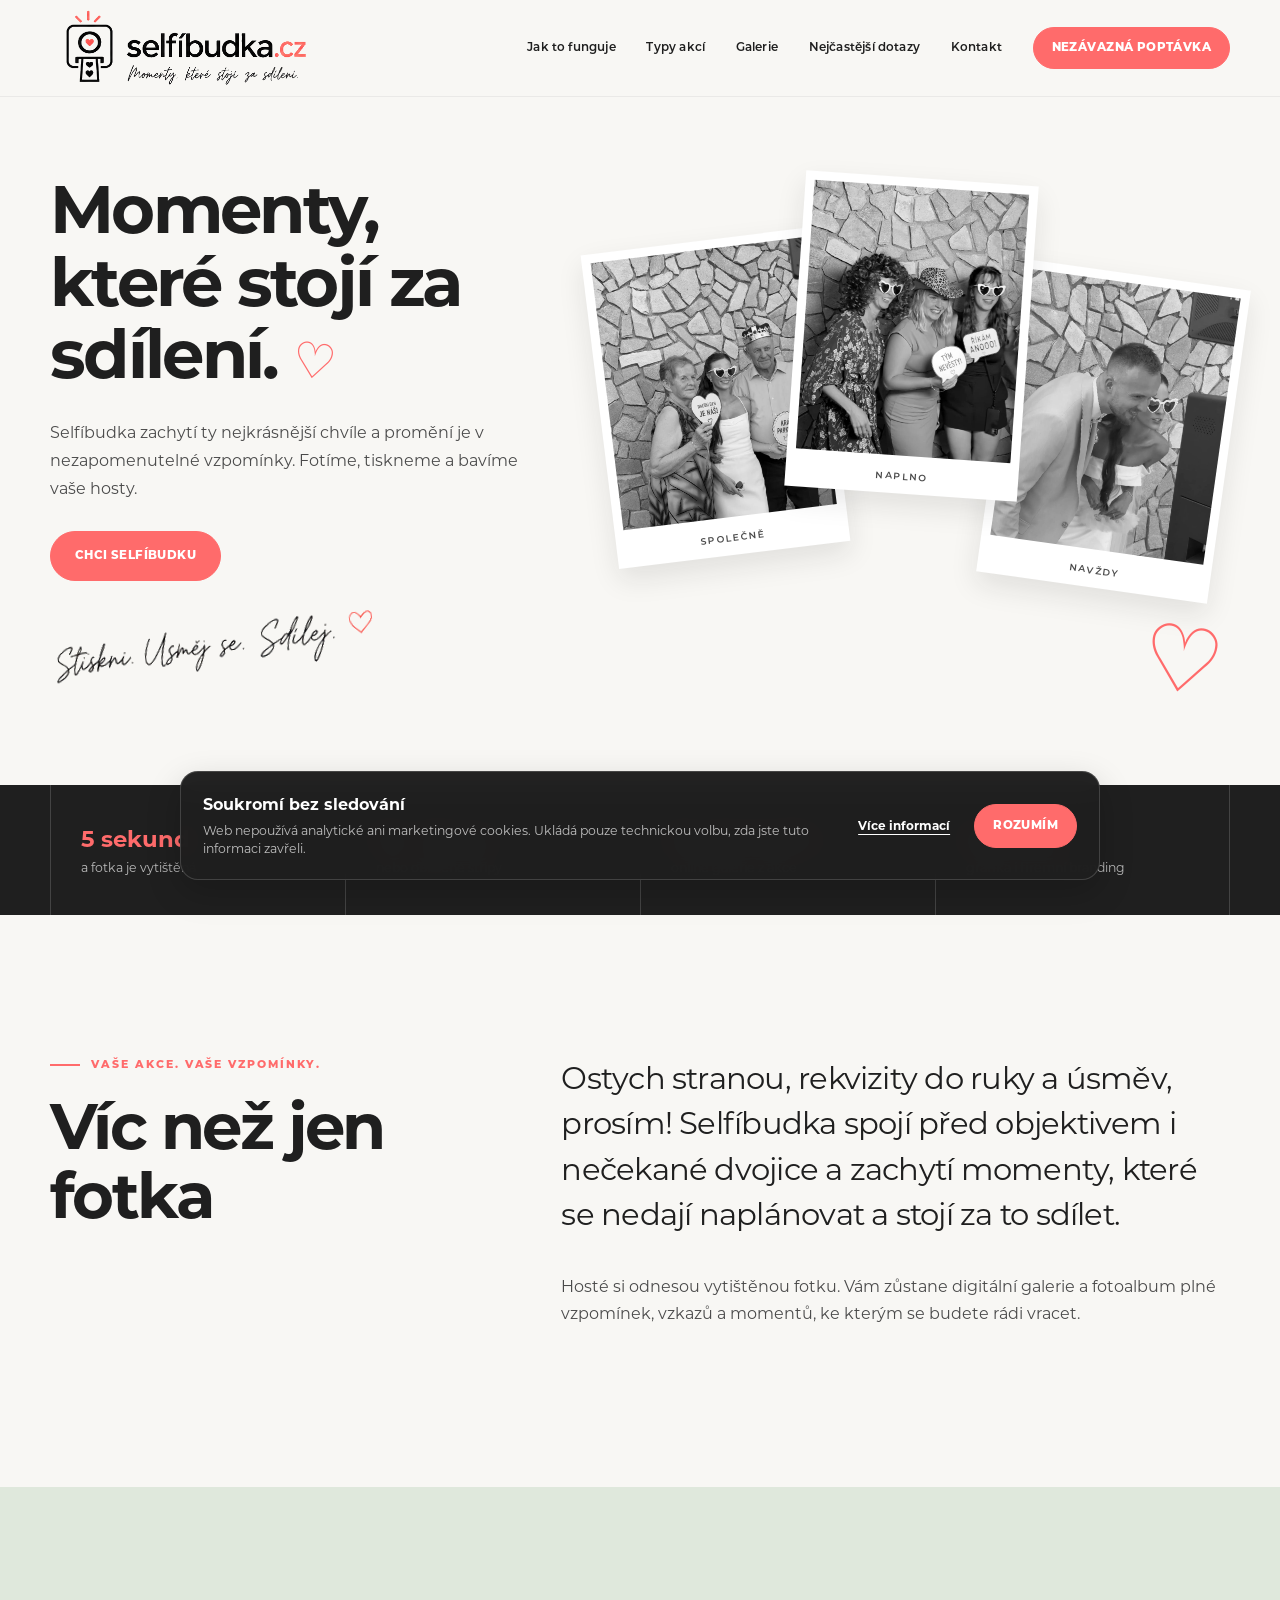
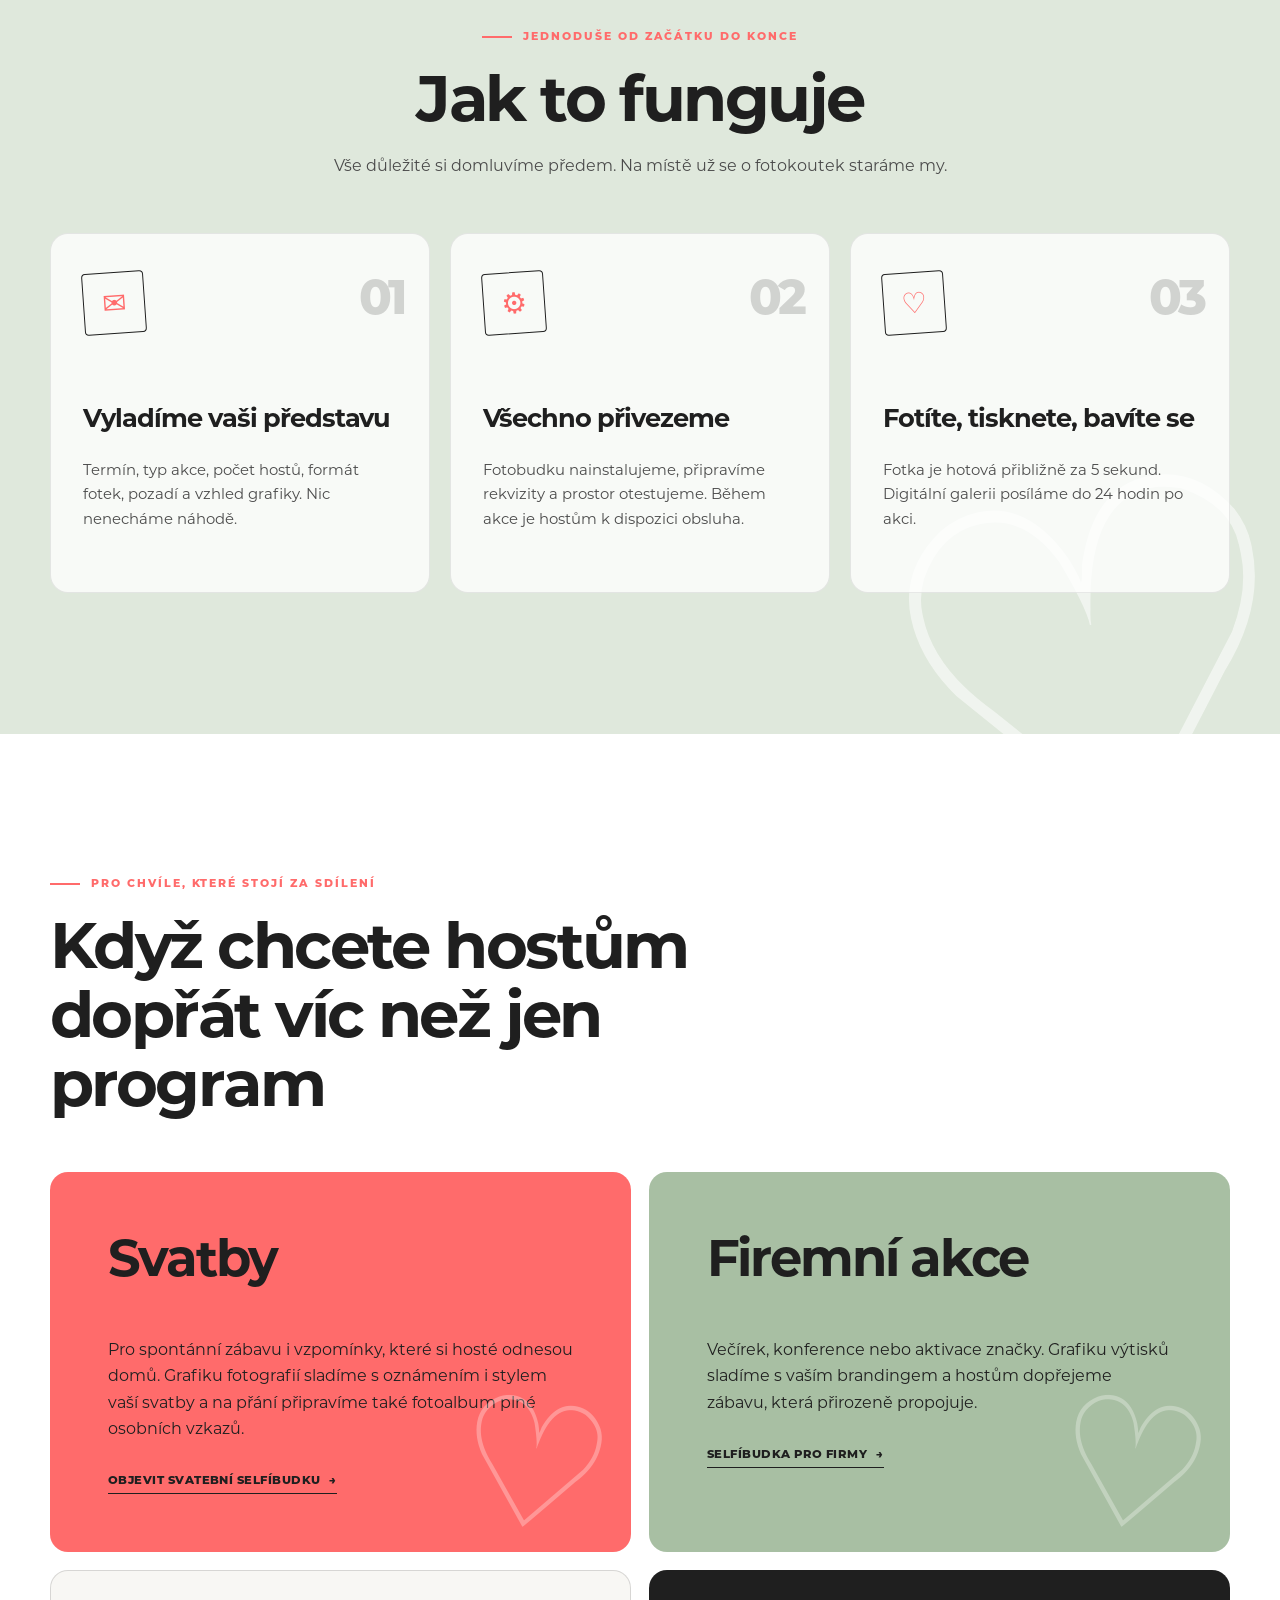
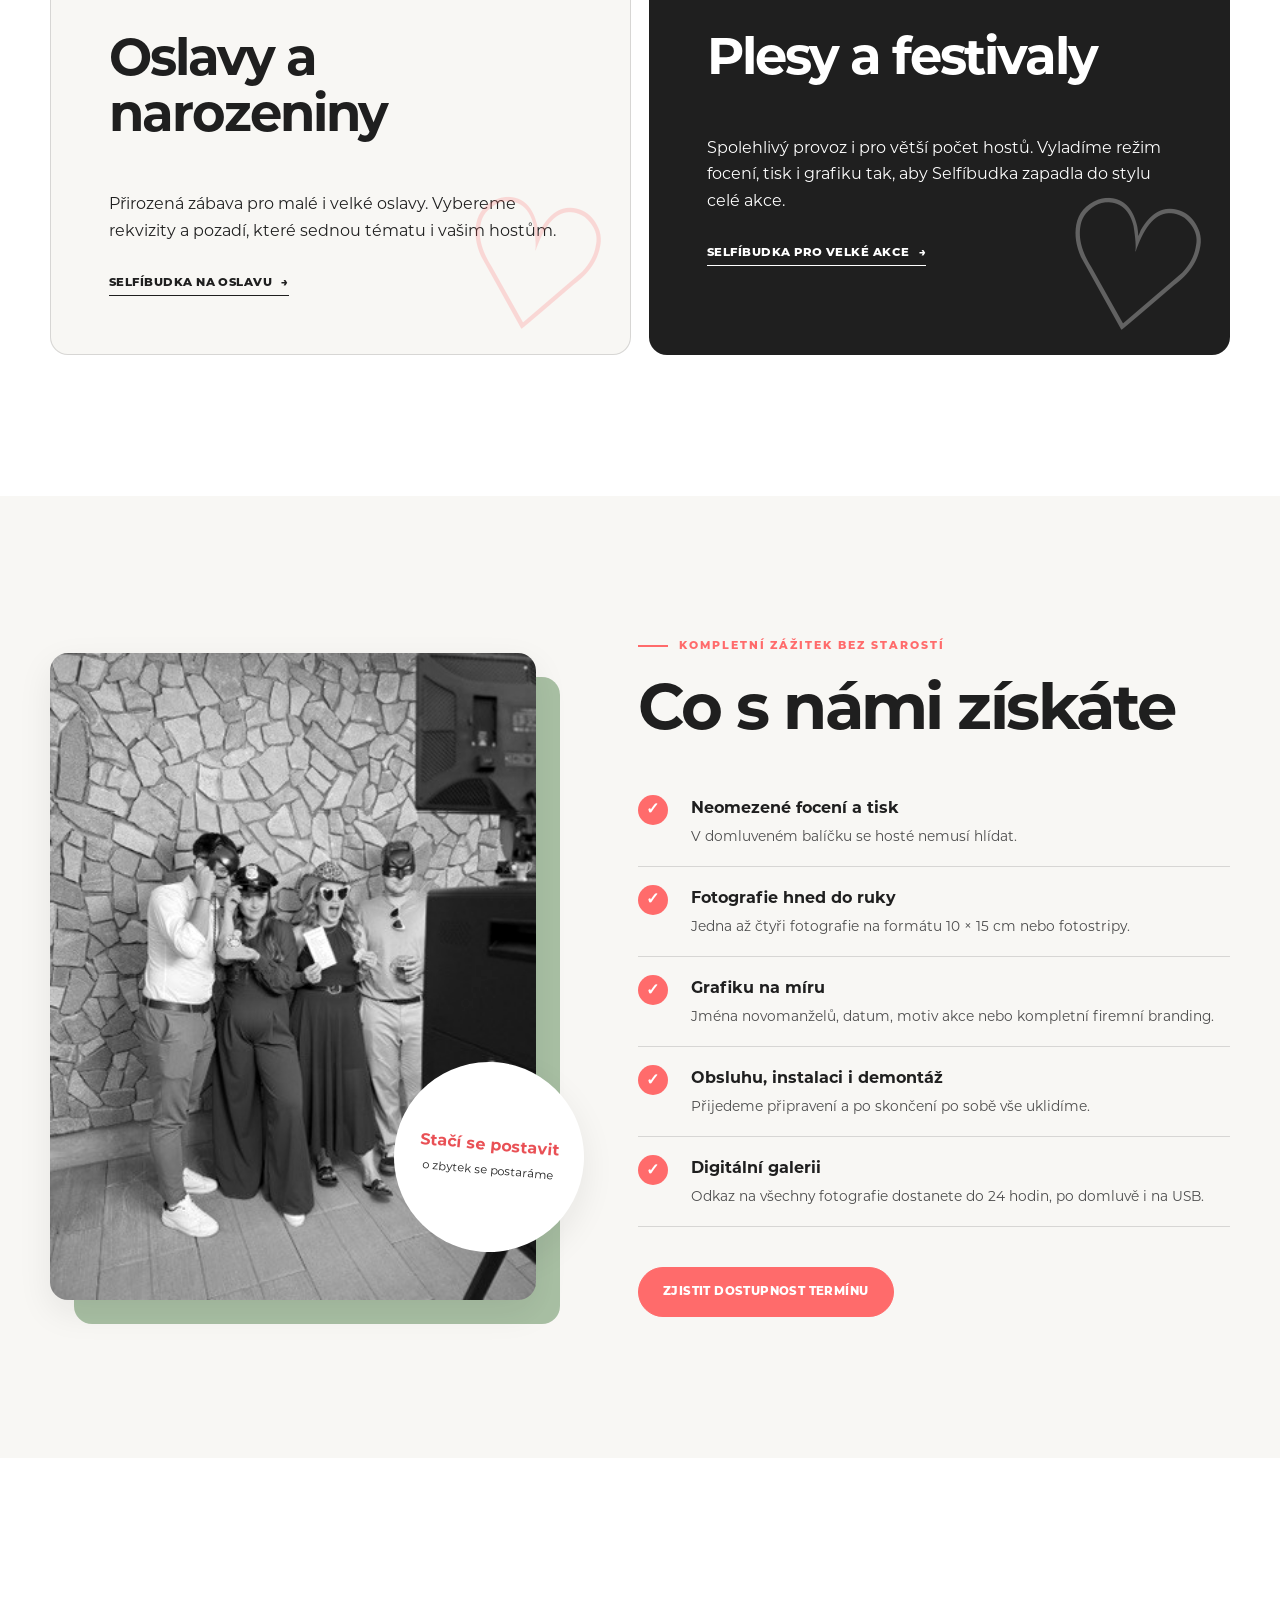
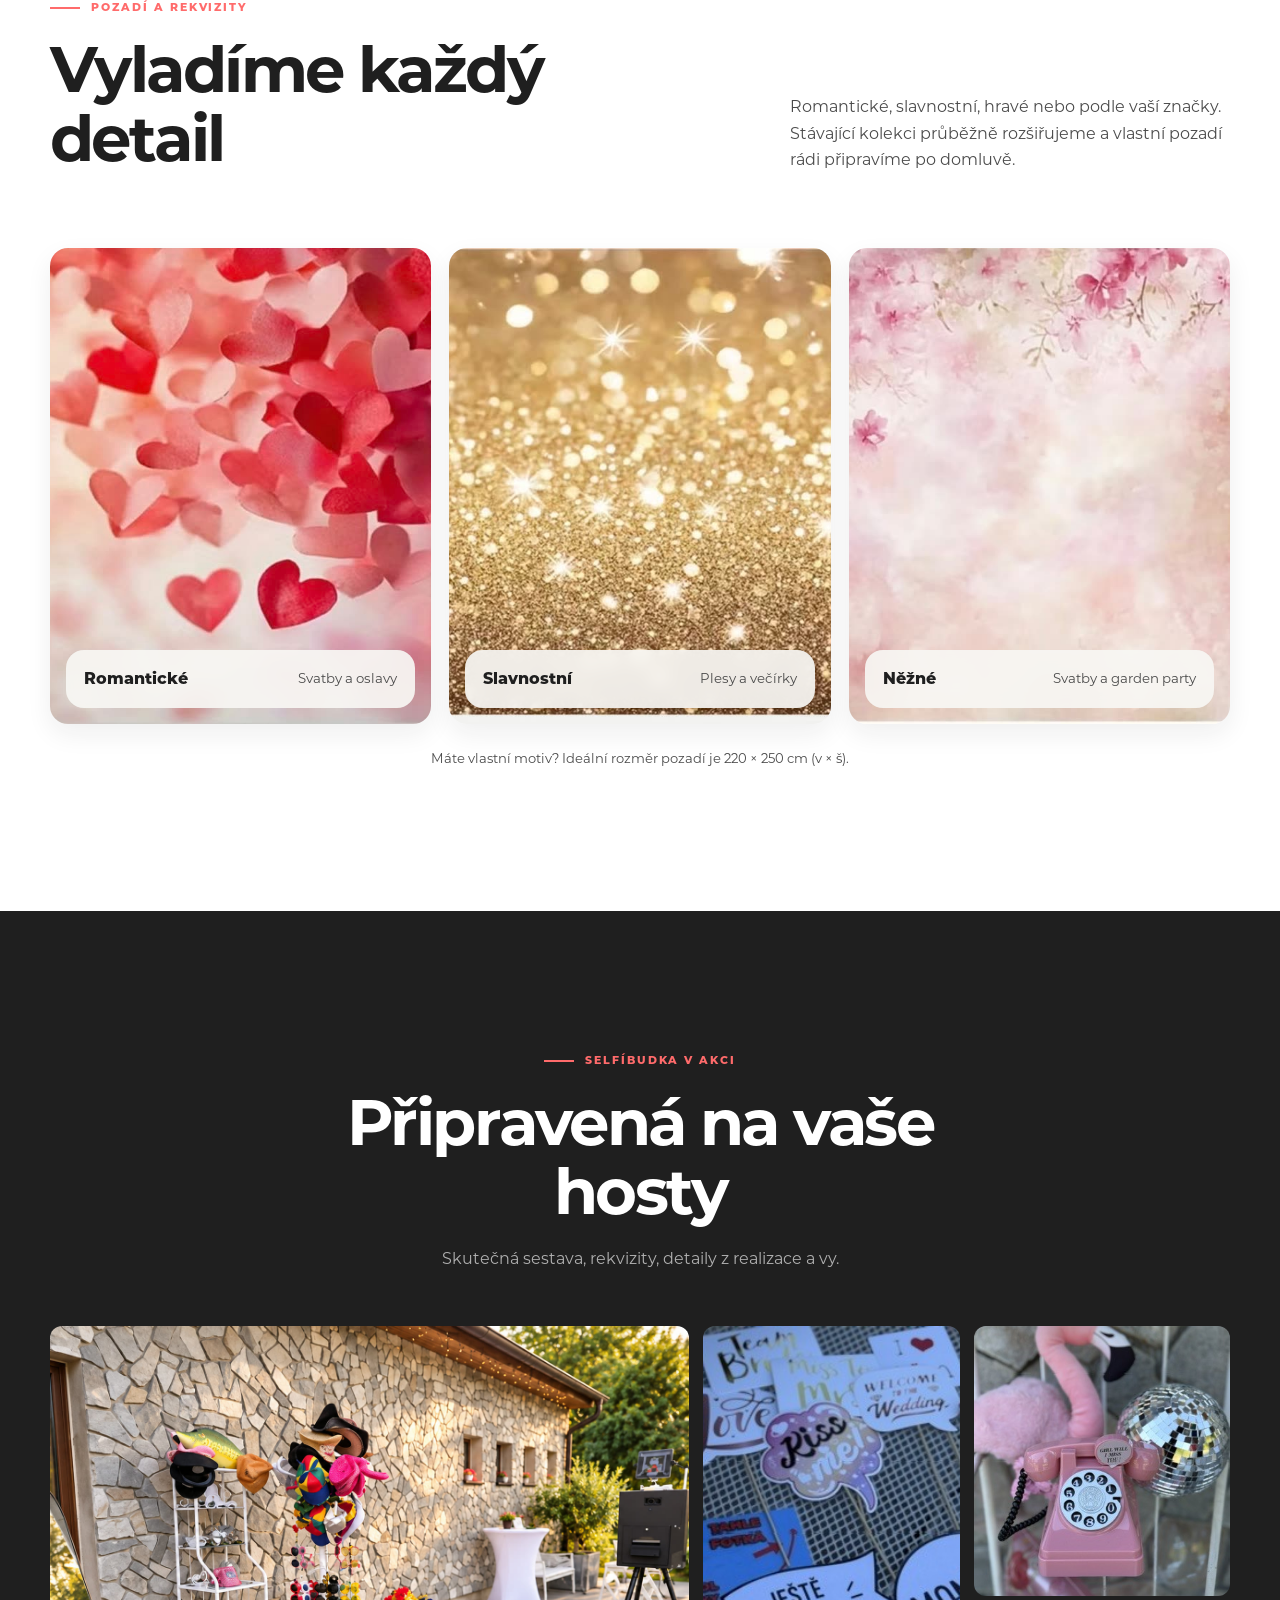
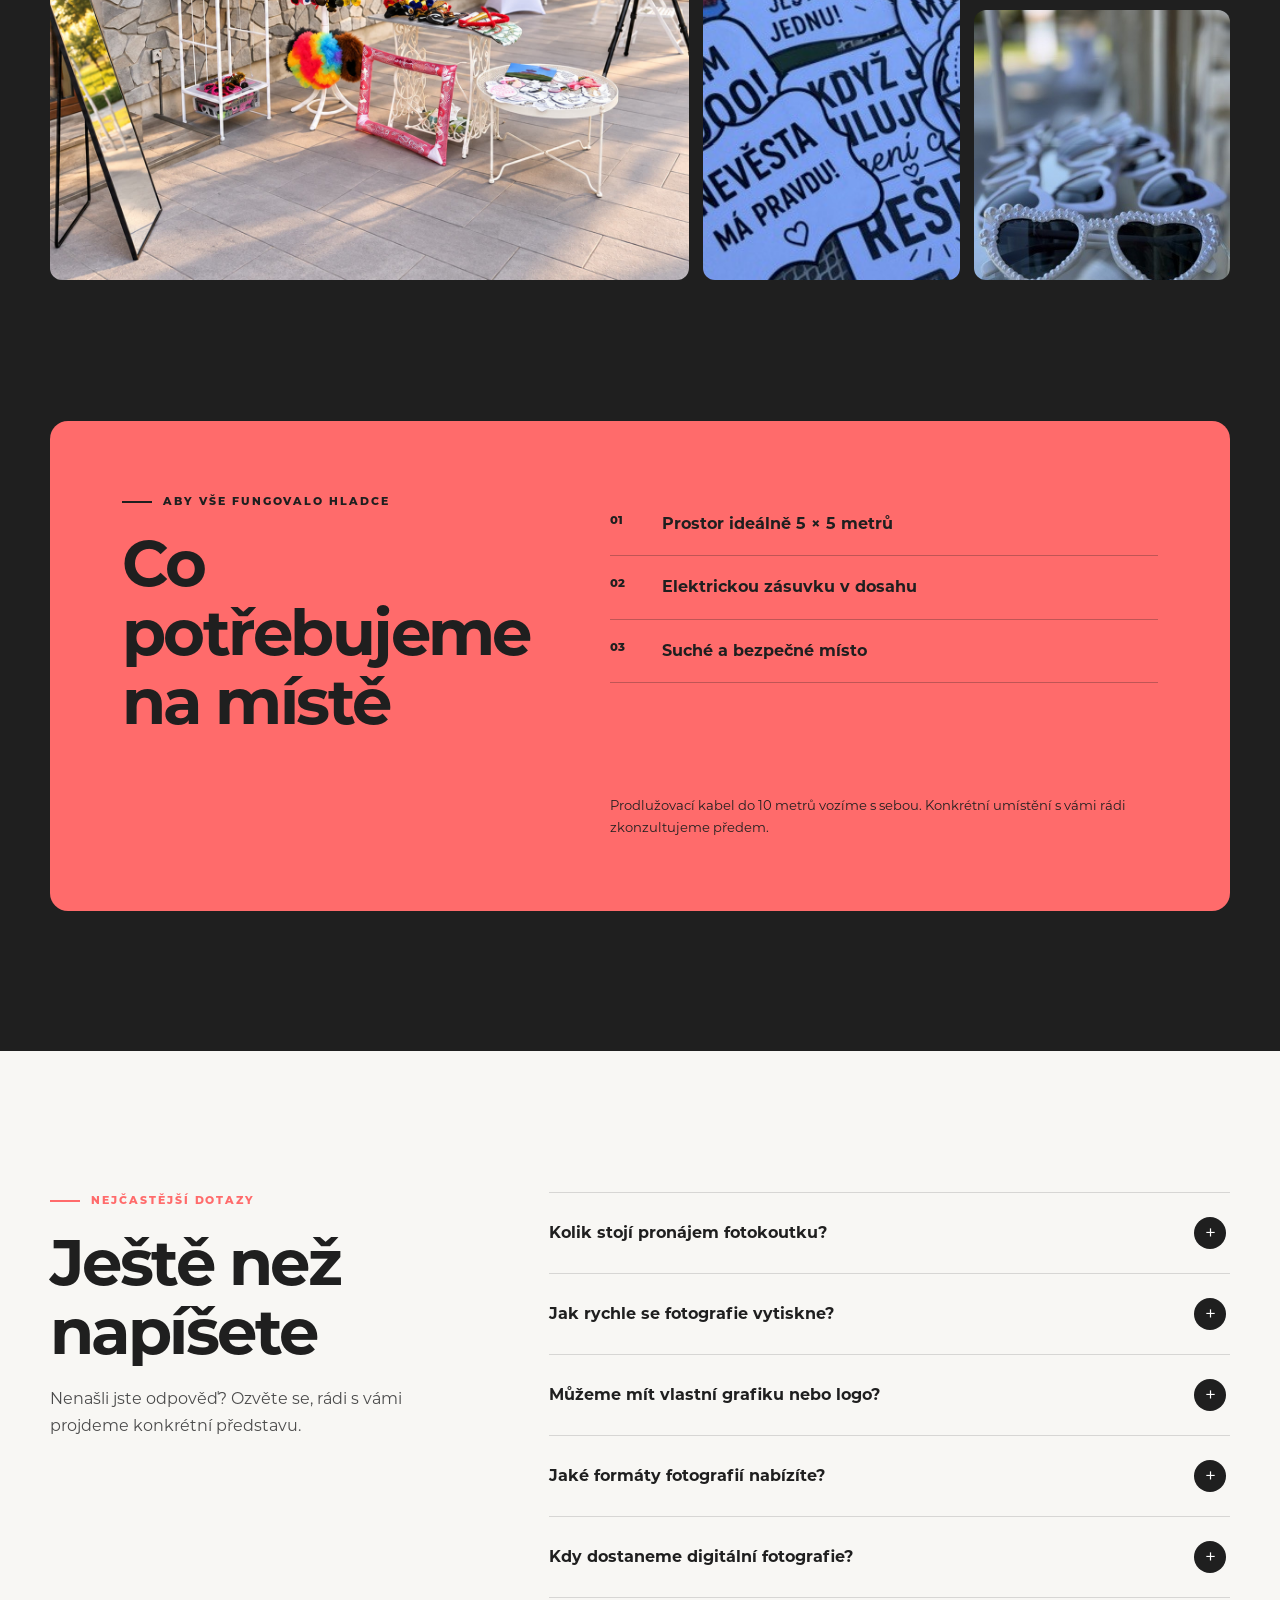
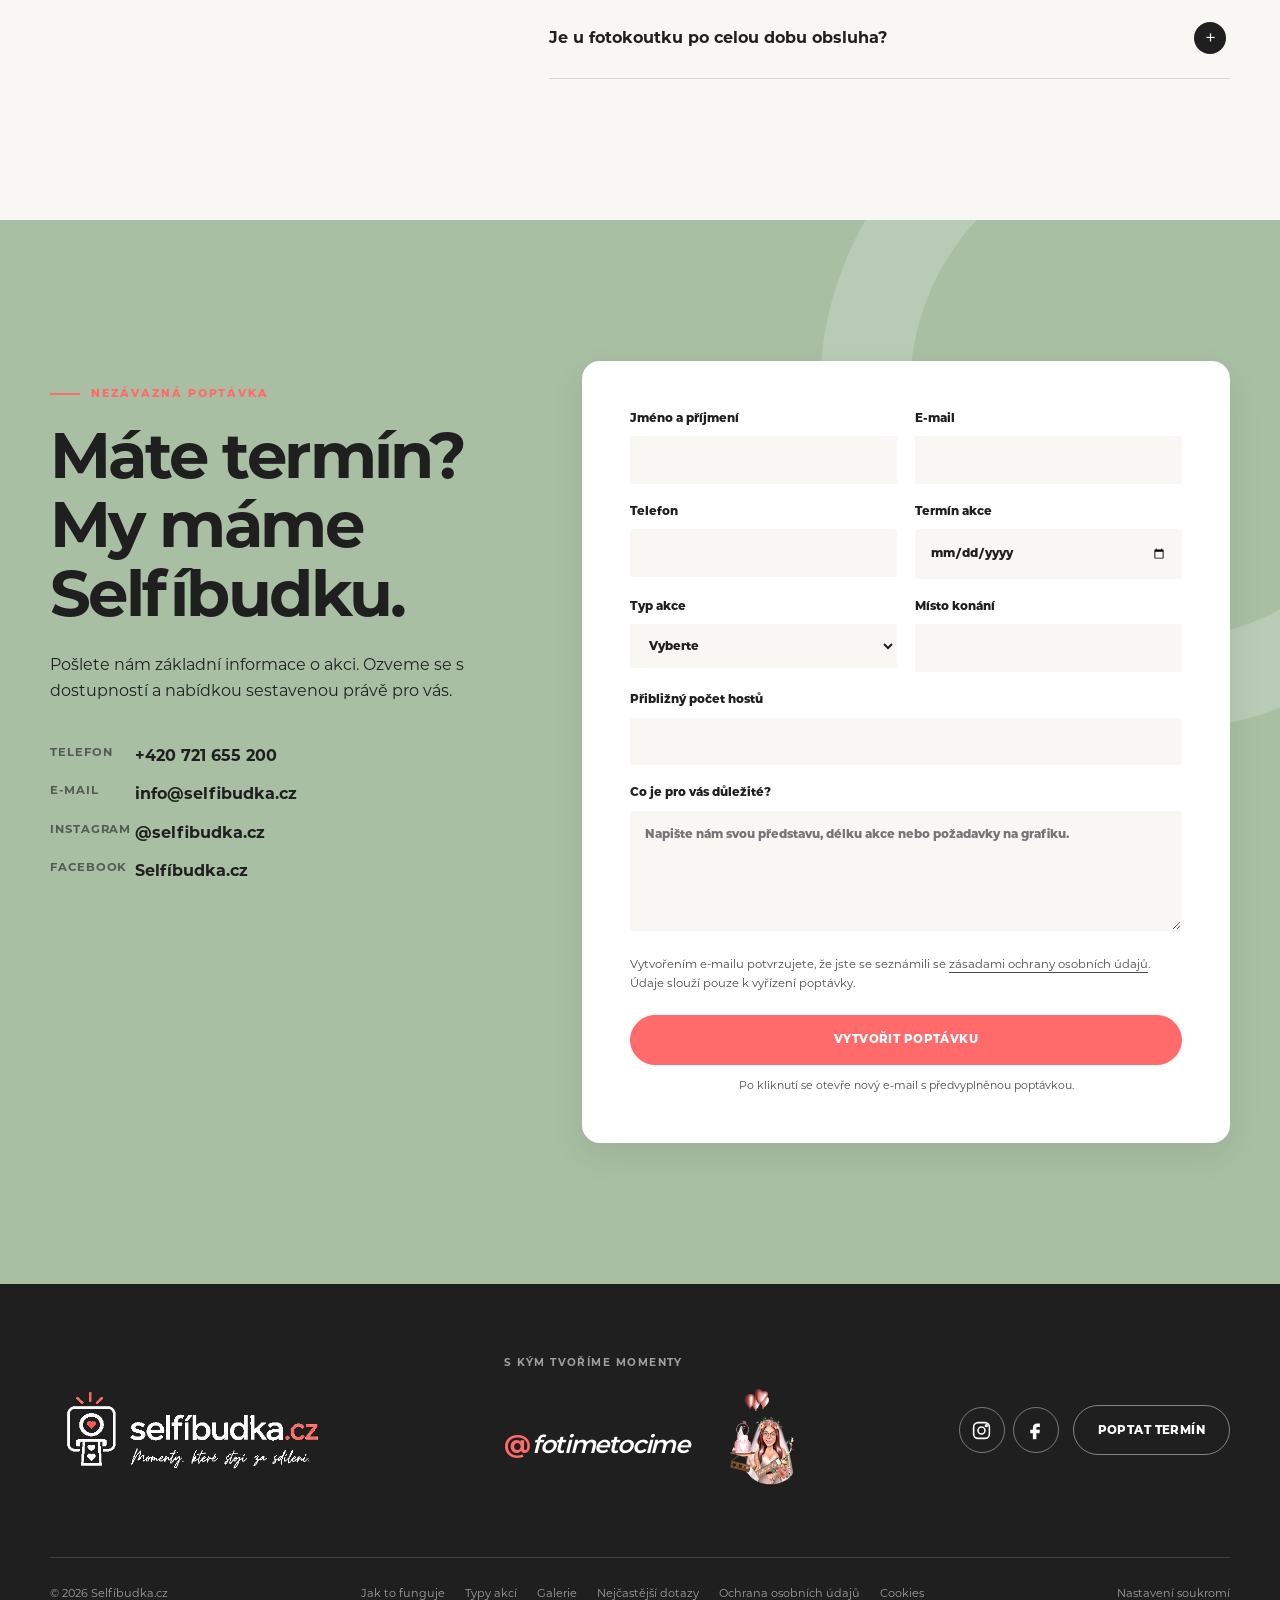
==== index.html @ 18818006 "Apply Nikol's follow-up refinements" ====
<!doctype html>
<html lang="cs">
<head>
  <meta charset="utf-8">
  <meta name="viewport" content="width=device-width, initial-scale=1">
  <title>Selfíbudka.cz | Fotokoutek na svatby, večírky a oslavy</title>
  <meta name="description" content="Fotokoutek s okamžitým tiskem, rekvizitami, obsluhou a grafikou na míru. Pro svatby, firemní akce, plesy i oslavy. Poptávka nezávazně.">
  <meta name="theme-color" content="#f8f7f4">
  <meta name="robots" content="index,follow,max-image-preview:large">
  <link rel="canonical" href="https://selfibudka.cz/">
  <link rel="icon" href="assets/brand/selfibudka-icon.png?v=20260913-transparent" type="image/png">
  <link rel="manifest" href="site.webmanifest">
  <link rel="preload" as="image" href="assets/images/wedding-couple.jpg" fetchpriority="high">
  <link rel="stylesheet" href="styles.css?v=20260914-nikol2">
  <meta property="og:locale" content="cs_CZ">
  <meta property="og:type" content="website">
  <meta property="og:title" content="Selfíbudka – momenty, které stojí za sdílení">
  <meta property="og:description" content="Stylový fotokoutek, okamžitý tisk a vzpomínky, které si hosté odnesou domů.">
  <meta property="og:url" content="https://selfibudka.cz/">
  <meta property="og:site_name" content="Selfíbudka.cz">
  <meta property="og:image" content="https://selfibudka.cz/assets/images/og-selfibudka.jpg">
  <meta property="og:image:width" content="1200">
  <meta property="og:image:height" content="630">
  <meta property="og:image:alt" content="Fotokoutek Selfíbudka s pestrými rekvizitami připravený na akci">
  <meta name="twitter:card" content="summary_large_image">
  <script type="application/ld+json">
  {
    "@context": "https://schema.org",
    "@type": "LocalBusiness",
    "name": "Selfíbudka.cz",
    "url": "https://selfibudka.cz/",
    "image": "https://selfibudka.cz/assets/images/og-selfibudka.jpg",
    "logo": "https://selfibudka.cz/assets/brand/selfibudka-logo.png",
    "description": "Pronájem fotokoutku s okamžitým tiskem, obsluhou, rekvizitami a grafikou na míru pro svatby, firemní akce, plesy a oslavy.",
    "legalName": "Jan Hobel",
    "telephone": "+420721655200",
    "email": "info@selfibudka.cz",
    "identifier": "IČO 19077599",
    "address": {
      "@type": "PostalAddress",
      "streetAddress": "Na Palcátech 621",
      "postalCode": "331 41",
      "addressLocality": "Kralovice",
      "addressCountry": "CZ"
    },
    "sameAs": [
      "https://www.instagram.com/selfibudka.cz/",
      "https://www.facebook.com/profile.php?id=61592149420111"
    ],
    "areaServed": {"@type":"Country","name":"Česká republika"},
    "priceRange": "Cena na vyžádání",
    "makesOffer": {
      "@type": "Offer",
           "itemOffered": {
        "@type": "Service",
        "name": "Fotokoutek na akce",
        "serviceType": "Pronájem fotokoutku s tiskem fotografií"
      }
    }
  }
  </script>
</head>
<body>
  <a class="skip-link" href="#obsah">Přeskočit na obsah</a>
  <header class="site-header" data-header>
    <div class="container nav-wrap">
      <a class="brand" href="#uvod" aria-label="Selfíbudka – domů">
        <img src="assets/brand/selfibudka-logo.png?v=20260913-transparent" alt="Selfíbudka.cz – momenty, které stojí za sdílení" width="515" height="175">
      </a>
      <button class="menu-button" type="button" aria-expanded="false" aria-controls="main-nav" data-menu-button>
        <span></span><span></span><span></span><span class="sr-only">Otevřít menu</span>
      </button>
      <nav id="main-nav" class="main-nav" aria-label="Hlavní navigace" data-nav>
        <a href="#jak-to-funguje">Jak to funguje</a>
        <a href="#typy-akci">Typy akcí</a>
        <a href="#galerie">Galerie</a>
        <a href="#faq">Nejčastější dotazy</a>
        <a href="#poptavka">Kontakt</a>
        <a class="button button-small" href="#poptavka">Nezávazná poptávka</a>
      </nav>
    </div>
  </header>

  <main id="obsah">
    <section id="uvod" class="hero" aria-labelledby="hero-title">
      <div class="container hero-inner">
        <div class="hero-copy">
          <h1 id="hero-title">Momenty, které stojí za sdílení.</h1>
          <p class="hero-lead">Selfíbudka zachytí ty nejkrásnější chvíle a promění je v nezapomenutelné vzpomínky. Fotíme, tiskneme a bavíme vaše hosty.</p>
          <div class="hero-actions">
            <a class="button" href="#poptavka">Chci Selfíbudku</a>
          </div>
          <img class="hero-tagline" src="assets/brand/selfibudka-tagline.png?v=20260913-tagline" alt="Stiskni. Usměj se. Sdílej." width="390" height="95">
        </div>
        <div class="hero-collage" aria-label="Svatební momenty zachycené Selfíbudkou">
          <figure class="polaroid polaroid-one"><img src="assets/images/wedding-family.jpg" alt="Nevěsta s rodinou u Selfíbudky" width="720" height="1280"><span>společně</span></figure>
          <figure class="polaroid polaroid-two"><img src="assets/images/wedding-friends.jpg" alt="Kamarádky se svatebními rekvizitami" width="720" height="1280"><span>naplno</span></figure>
          <figure class="polaroid polaroid-three"><img src="assets/images/wedding-couple.jpg" alt="Novomanželé před Selfíbudkou" width="720" height="1280"><span>navždy</span></figure>
          <span class="hero-heart" aria-hidden="true">♡</span>
        </div>
      </div>
    </section>

    <section class="quick-facts" aria-label="Hlavní výhody">
      <div class="container facts-grid">
        <div><strong>5 sekund</strong><span>a fotka je vytištěná</span></div>
        <div><strong>10 × 15 cm</strong><span>nebo oblíbené stripy</span></div>
        <div><strong>Do 24 hodin</strong><span>online galerie z akce</span></div>
        <div><strong>Na míru</strong><span>grafika i firemní branding</span></div>
      </div>
    </section>

    <section class="section intro-section">
      <div class="container intro-grid">
        <div class="section-heading reveal">
          <p class="eyebrow">Vaše akce. Vaše vzpomínky.</p>
          <h2>Víc než jen fotka</h2>
        </div>
        <div class="intro-copy reveal">
          <p class="large-copy">Ostych stranou, rekvizity do ruky a úsměv, prosím! Selfíbudka spojí před objektivem i nečekané dvojice a zachytí momenty, které se nedají naplánovat a stojí za to sdílet.</p>
          <p>Hosté si odnesou vytištěnou fotku. Vám zůstane digitální galerie a fotoalbum plné vzpomínek, vzkazů a momentů, ke kterým se budete rádi vracet.</p>
        </div>
      </div>
    </section>

    <section id="jak-to-funguje" class="section section-tint">
      <div class="container">
        <div class="section-heading centered reveal">
          <p class="eyebrow">Jednoduše od začátku do konce</p>
          <h2>Jak to funguje</h2>
          <p>Vše důležité si domluvíme předem. Na místě už se o fotokoutek staráme my.</p>
        </div>
        <div class="steps">
          <article class="step-card reveal">
            <span class="step-number">01</span>
            <div class="line-icon" aria-hidden="true">✉</div>
            <h3>Vyladíme vaši představu</h3>
            <p>Termín, typ akce, počet hostů, formát fotek, pozadí a vzhled grafiky. Nic nenecháme náhodě.</p>
          </article>
          <article class="step-card reveal">
            <span class="step-number">02</span>
            <div class="line-icon" aria-hidden="true">⚙</div>
            <h3>Všechno přivezeme</h3>
            <p>Fotobudku nainstalujeme, připravíme rekvizity a prostor otestujeme. Během akce je hostům k dispozici obsluha.</p>
          </article>
          <article class="step-card reveal">
            <span class="step-number">03</span>
            <div class="line-icon" aria-hidden="true">♡</div>
            <h3>Fotíte, tisknete, bavíte se</h3>
            <p>Fotka je hotová přibližně za 5 sekund. Digitální galerii posíláme do 24 hodin po akci.</p>
          </article>
        </div>
      </div>
    </section>

    <section id="typy-akci" class="section occasions-section">
      <div class="container">
        <div class="section-heading reveal">
          <p class="eyebrow">Pro chvíle, které stojí za sdílení</p>
          <h2>Když chcete hostům dopřát víc než jen program</h2>
        </div>
        <div class="occasion-grid">
          <a class="occasion occasion-coral reveal" href="svatby.html">
            <h3>Svatby</h3>
            <p>Pro spontánní zábavu i vzpomínky, které si hosté odnesou domů. Grafiku fotografií sladíme s oznámením i stylem vaší svatby a na přání připravíme také fotoalbum plné osobních vzkazů.</p>
            <span class="occasion-link">Objevit svatební Selfíbudku <span aria-hidden="true">→</span></span>
          </a>
          <a class="occasion occasion-sage reveal" href="firemni-akce.html">
            <h3>Firemní akce</h3>
            <p>Večírek, konference nebo aktivace značky. Grafiku výtisků sladíme s vaším brandingem a hostům dopřejeme zábavu, která přirozeně propojuje.</p>
            <span class="occasion-link">Selfíbudka pro firmy <span aria-hidden="true">→</span></span>
          </a>
          <a class="occasion occasion-cream reveal" href="oslavy.html">
            <h3>Oslavy a narozeniny</h3>
            <p>Přirozená zábava pro malé i velké oslavy. Vybereme rekvizity a pozadí, které sednou tématu i vašim hostům.</p>
            <span class="occasion-link">Selfíbudka na oslavu <span aria-hidden="true">→</span></span>
          </a>
          <a class="occasion occasion-dark reveal" href="plesy-festivaly.html">
            <h3>Plesy a festivaly</h3>
            <p>Spolehlivý provoz i pro větší počet hostů. Vyladíme režim focení, tisk i grafiku tak, aby Selfíbudka zapadla do stylu celé akce.</p>
            <span class="occasion-link">Selfíbudka pro velké akce <span aria-hidden="true">→</span></span>
          </a>
        </div>
      </div>
    </section>

    <section class="section included-section">
      <div class="container included-grid">
        <div class="included-image reveal">
          <img src="assets/images/benefits-guests.jpg" alt="Hosté si užívají focení s rekvizitami u Selfíbudky" width="360" height="480" loading="lazy">
          <div class="floating-badge"><strong>Stačí se postavit</strong><span>o zbytek se postaráme</span></div>
        </div>
        <div class="included-content reveal">
          <p class="eyebrow">Kompletní zážitek bez starostí</p>
          <h2>Co s námi získáte</h2>
          <ul class="check-list">
            <li><span>✓</span><div><strong>Neomezené focení a tisk</strong><p>V domluveném balíčku se hosté nemusí hlídat.</p></div></li>
            <li><span>✓</span><div><strong>Fotografie hned do ruky</strong><p>Jedna až čtyři fotografie na formátu 10 × 15 cm nebo fotostripy.</p></div></li>
            <li><span>✓</span><div><strong>Grafiku na míru</strong><p>Jména novomanželů, datum, motiv akce nebo kompletní firemní branding.</p></div></li>
            <li><span>✓</span><div><strong>Obsluhu, instalaci i demontáž</strong><p>Přijedeme připravení a po skončení po sobě vše uklidíme.</p></div></li>
            <li><span>✓</span><div><strong>Digitální galerii</strong><p>Odkaz na všechny fotografie dostanete do 24 hodin, po domluvě i na USB.</p></div></li>
          </ul>
          <a class="button" href="#poptavka">Zjistit dostupnost termínu</a>
        </div>
      </div>
    </section>

    <section class="section backdrops-section">
      <div class="container">
        <div class="section-heading heading-row reveal">
          <div>
            <p class="eyebrow">Pozadí a rekvizity</p>
            <h2>Vyladíme každý detail</h2>
          </div>
          <p>Romantické, slavnostní, hravé nebo podle vaší značky. Stávající kolekci průběžně rozšiřujeme a vlastní pozadí rádi připravíme po domluvě.</p>
        </div>
        <div class="backdrop-grid">
          <figure class="backdrop-card reveal"><img src="assets/images/pozadi-srdce.jpg" alt="Růžové fotopozadí se srdíčky" width="960" height="666" loading="lazy"><figcaption><span>Romantické</span><small>Svatby a oslavy</small></figcaption></figure>
          <figure class="backdrop-card reveal"><img src="assets/images/pozadi-zlata.jpg" alt="Zlaté třpytivé fotopozadí" width="960" height="666" loading="lazy"><figcaption><span>Slavnostní</span><small>Plesy a večírky</small></figcaption></figure>
          <figure class="backdrop-card reveal"><img src="assets/images/pozadi-kvetiny.jpg" alt="Jemné květinové fotopozadí" width="960" height="730" loading="lazy"><figcaption><span>Něžné</span><small>Svatby a garden party</small></figcaption></figure>
        </div>
        <p class="backdrop-note">Máte vlastní motiv? Ideální rozměr pozadí je 220 × 250 cm (v × š).</p>
      </div>
    </section>

    <section id="galerie" class="section gallery-section">
      <div class="container">
        <div class="section-heading centered reveal">
          <p class="eyebrow">Selfíbudka v akci</p>
          <h2>Připravená na vaše hosty</h2>
          <p>Skutečná sestava, rekvizity, detaily z realizace a vy.</p>
        </div>
        <div class="gallery-grid" data-gallery>
          <button class="gallery-item gallery-wide reveal" type="button" data-full="assets/images/hero-selfibudka.jpg" data-alt="Kompletně připravená Selfíbudka s rekvizitami"><img src="assets/images/hero-selfibudka.jpg" alt="Kompletně připravená Selfíbudka s rekvizitami" width="1600" height="1196" loading="lazy"><span>Otevřít fotografii</span></button>
          <button class="gallery-item gallery-tall reveal" type="button" data-full="assets/images/gallery-props-signs.jpg" data-alt="Výběr vtipných cedulek a rekvizit"><img src="assets/images/gallery-props-signs.jpg" alt="Výběr vtipných cedulek a rekvizit" width="360" height="480" loading="lazy"><span>Otevřít fotografii</span></button>
          <button class="gallery-item reveal" type="button" data-full="assets/images/gallery-pink-phone.jpg" data-alt="Růžový telefon, plameňák a disco koule mezi rekvizitami"><img src="assets/images/gallery-pink-phone.jpg" alt="Růžový telefon, plameňák a disco koule mezi rekvizitami" width="360" height="480" loading="lazy"><span>Otevřít fotografii</span></button>
          <button class="gallery-item reveal" type="button" data-full="assets/images/gallery-heart-glasses.jpg" data-alt="Bílé brýle ve tvaru srdce připravené pro hosty"><img src="assets/images/gallery-heart-glasses.jpg" alt="Bílé brýle ve tvaru srdce připravené pro hosty" width="360" height="480" loading="lazy"><span>Otevřít fotografii</span></button>
        </div>
      </div>
    </section>

    <section id="recenze" class="reviews-section" hidden aria-hidden="true">
      <div class="container">
        <h2>Co o Selfíbudce říkají hosté</h2>
        <div data-reviews-list></div>
      </div>
    </section>

    <section class="section practical-section">
      <div class="container practical-card reveal">
        <div>
          <p class="eyebrow">Aby vše fungovalo hladce</p>
          <h2>Co potřebujeme na místě</h2>
        </div>
        <div class="practical-list">
          <p><span>01</span><strong>Prostor ideálně 5 × 5 metrů</strong></p>
          <p><span>02</span><strong>Elektrickou zásuvku v dosahu</strong></p>
          <p><span>03</span><strong>Suché a bezpečné místo</strong></p>
        </div>
        <p class="practical-footnote">Prodlužovací kabel do 10 metrů vozíme s sebou. Konkrétní umístění s vámi rádi zkonzultujeme předem.</p>
      </div>
    </section>

    <section id="faq" class="section faq-section">
      <div class="container faq-grid">
        <div class="section-heading reveal">
          <p class="eyebrow">Nejčastější dotazy</p>
          <h2>Ještě než napíšete</h2>
          <p>Nenašli jste odpověď? Ozvěte se, rádi s vámi projdeme konkrétní představu.</p>
        </div>
        <div class="accordion" data-accordion>
          <details class="reveal">
            <summary>Kolik stojí pronájem fotokoutku?<span aria-hidden="true">+</span></summary>
            <p>Cenu připravíme podle typu a délky akce, počtu hostů, místa konání a zvolených doplňků. Napište nám základní informace a pošleme nezávaznou nabídku.</p>
          </details>
          <details class="reveal">
            <summary>Jak rychle se fotografie vytiskne?<span aria-hidden="true">+</span></summary>
            <p>Samotný tisk jedné fotografie trvá přibližně 5 sekund. Hosté si ji tak mohou odnést prakticky hned po vyfocení.</p>
          </details>
          <details class="reveal">
            <summary>Můžeme mít vlastní grafiku nebo logo?<span aria-hidden="true">+</span></summary>
            <p>Ano. Připravíme grafiku na míru. U firemní akce stačí dodat logo v PNG a grafický manuál, pokud jej máte.</p>
          </details>
          <details class="reveal">
            <summary>Jaké formáty fotografií nabízíte?<span aria-hidden="true">+</span></summary>
            <p>Nejčastěji tiskneme formát 10 × 15 cm s jednou až čtyřmi fotografiemi nebo fotostripy. Finální formát vybereme před akcí, aby byl tisk plynulý.</p>
          </details>
          <details class="reveal">
            <summary>Kdy dostaneme digitální fotografie?<span aria-hidden="true">+</span></summary>
            <p>Odkaz na online galerii posíláme do 24 hodin po akci. Po předchozí domluvě lze fotografie předat i na USB.</p>
          </details>
          <details class="reveal">
            <summary>Je u fotokoutku po celou dobu obsluha?<span aria-hidden="true">+</span></summary>
            <p>Ano, obsluha pomáhá hostům a stará se, aby focení i tisk běžely bez zbytečného zdržení.</p>
          </details>
        </div>
      </div>
    </section>

    <section id="poptavka" class="section contact-section">
      <div class="container contact-grid">
        <div class="contact-copy reveal">
          <p class="eyebrow">Nezávazná poptávka</p>
          <h2>Máte termín?<br>My máme Selfíbudku.</h2>
          <p>Pošlete nám základní informace o akci. Ozveme se s dostupností a nabídkou sestavenou právě pro vás.</p>
          <div class="contact-direct">
            <a href="tel:+420721655200"><span>Telefon</span>+420 721 655 200</a>
            <a href="mailto:info@selfibudka.cz"><span>E-mail</span>info@selfibudka.cz</a>
            <a class="instagram-link" href="https://www.instagram.com/selfibudka.cz/" target="_blank" rel="noopener noreferrer"><span>Instagram</span>@selfibudka.cz</a>
            <a href="https://www.facebook.com/profile.php?id=61592149420111" target="_blank" rel="noopener noreferrer"><span>Facebook</span>Selfíbudka.cz</a>
          </div>
        </div>
        <form class="inquiry-form reveal" data-inquiry-form>
          <div class="form-row">
            <label>Jméno a příjmení<input type="text" name="name" autocomplete="name" required></label>
            <label>E-mail<input type="email" name="email" autocomplete="email" required></label>
          </div>
          <div class="form-row">
            <label>Telefon<input type="tel" name="phone" autocomplete="tel"></label>
            <label>Termín akce<input type="date" name="date"></label>
          </div>
          <div class="form-row">
            <label>Typ akce<select name="type" required><option value="">Vyberte</option><option>Svatba</option><option>Firemní akce</option><option>Ples nebo festival</option><option>Oslava / narozeniny</option><option>Jiná akce</option></select></label>
            <label>Místo konání<input type="text" name="place" autocomplete="address-level2"></label>
          </div>
          <label>Přibližný počet hostů<input type="number" name="guests" min="1" inputmode="numeric"></label>
          <label>Co je pro vás důležité?<textarea name="message" rows="4" placeholder="Napište nám svou představu, délku akce nebo požadavky na grafiku."></textarea></label>
          <p class="consent-info">Vytvořením e-mailu potvrzujete, že jste se seznámili se <a href="ochrana-osobnich-udaju.html">zásadami ochrany osobních údajů</a>. Údaje slouží pouze k vyřízení poptávky.</p>
          <button class="button button-full" type="submit">Vytvořit poptávku</button>
          <p class="form-note" data-form-status>Po kliknutí se otevře nový e-mail s předvyplněnou poptávkou.</p>
        </form>
      </div>
    </section>
  </main>

  <footer class="site-footer">
    <div class="container footer-top">
      <a class="footer-brand" href="#uvod"><img src="assets/brand/selfibudka-logo-white-coral.png?v=20260914" alt="Selfíbudka.cz – momenty, které stojí za sdílení" width="515" height="175"></a>
      <div class="footer-partners"><span>S kým tvoříme momenty</span><div class="partner-list"><a class="partner-logo-link partner-fotimetocime" href="https://www.jirihobel.cz/" target="_blank" rel="noopener noreferrer" aria-label="Fotimetocime – přejít na web jirihobel.cz"><span class="fotimetocime-mark"><span aria-hidden="true">@</span>fotimetocime</span></a><a class="partner-logo-link partner-luc" href="https://www.svatbyodluc.cz/" target="_blank" rel="noopener noreferrer" aria-label="Svatby od Luc – přejít na oficiální web"><img src="assets/brand/svatby-od-luc-logo.png?v=20260914" alt="Svatby od Luc" width="297" height="420" loading="lazy"></a></div></div>
      <div class="footer-actions"><div class="social-links"><a class="social-icon" href="https://www.instagram.com/selfibudka.cz/" target="_blank" rel="noopener noreferrer" aria-label="Selfíbudka na Instagramu"><svg aria-hidden="true" viewBox="0 0 24 24"><rect x="3" y="3" width="18" height="18" rx="5"></rect><circle cx="12" cy="12" r="4"></circle><circle cx="17.5" cy="6.5" r="1"></circle></svg></a><a class="social-icon" href="https://www.facebook.com/profile.php?id=61592149420111" target="_blank" rel="noopener noreferrer" aria-label="Selfíbudka na Facebooku"><svg aria-hidden="true" viewBox="0 0 24 24"><path d="M14 8h3V4h-3c-3.3 0-5 2-5 5v2H6v4h3v7h4v-7h3.5l.5-4h-4V9c0-.7.3-1 1-1Z"></path></svg></a></div><a class="button button-ghost" href="#poptavka">Poptat termín</a></div>
    </div>
    <div class="container footer-bottom">
      <p>© <span data-year>2026</span> Selfíbudka.cz</p>
      <nav aria-label="Patička"><a href="#jak-to-funguje">Jak to funguje</a><a href="#typy-akci">Typy akcí</a><a href="#galerie">Galerie</a><a href="#faq">Nejčastější dotazy</a><a href="ochrana-osobnich-udaju.html">Ochrana osobních údajů</a><a href="cookies.html">Cookies</a></nav>
      <button class="footer-privacy-button" type="button" data-privacy-open>Nastavení soukromí</button>
    </div>
  </footer>

  <aside class="privacy-bar" data-privacy-notice hidden aria-label="Informace o soukromí">
    <div class="privacy-bar-inner">
      <div>
        <strong>Soukromí bez sledování</strong>
        <p>Web nepoužívá analytické ani marketingové cookies. Ukládá pouze technickou volbu, zda jste tuto informaci zavřeli.</p>
      </div>
      <a href="cookies.html">Více informací</a>
      <button class="button button-small" type="button" data-privacy-close>Rozumím</button>
    </div>
  </aside>

  <dialog class="lightbox" data-lightbox aria-label="Náhled fotografie">
    <button type="button" aria-label="Zavřít fotografii" data-lightbox-close>×</button>
    <img alt="">
  </dialog>

  <script src="script.js?v=20260914-nikol" defer></script>
</body>
</html>
---- styles.css ----
@font-face { font-family: "Montserrat"; src: url("assets/fonts/Montserrat-Regular.otf") format("opentype"); font-weight: 400; font-style: normal; font-display: swap; }
@font-face { font-family: "Montserrat"; src: url("assets/fonts/Montserrat-SemiBold.otf") format("opentype"); font-weight: 600; font-style: normal; font-display: swap; }
@font-face { font-family: "Montserrat"; src: url("assets/fonts/Montserrat-Bold.otf") format("opentype"); font-weight: 700; font-style: normal; font-display: swap; }
@font-face { font-family: "Montserrat"; src: url("assets/fonts/Montserrat-ExtraBold.otf") format("opentype"); font-weight: 800; font-style: normal; font-display: swap; }

:root {
  --ink: #1f1f1f;
  --muted: #4a4a4a;
  --paper: #f8f7f4;
  --white: #fff;
  --coral: #ff6b6b;
  --coral-dark: #e95055;
  --sage: #a8bfa3;
  --sage-light: #dfe8dc;
  --line: rgba(31,31,31,.15);
  --shadow: 0 12px 34px rgba(31,31,31,.08);
  --radius: 8px;
  --font: "Montserrat", Arial, sans-serif;
  --container: min(1180px, calc(100% - 40px));
}

* { box-sizing: border-box; }
html { scroll-behavior: smooth; scroll-padding-top: 96px; }
body { margin: 0; color: var(--ink); background: var(--paper); font-family: var(--font); line-height: 1.65; -webkit-font-smoothing: antialiased; }
body.menu-open { overflow: hidden; }
img { display: block; max-width: 100%; height: auto; }
a { color: inherit; text-decoration-thickness: 1px; text-underline-offset: 4px; }
button, input, select, textarea { font: inherit; }
button, a { -webkit-tap-highlight-color: transparent; }
h1, h2, h3, p { margin-top: 0; }
h1, h2, h3 { line-height: 1.08; letter-spacing: -.035em; }
h1 { font-size: clamp(3rem, 7vw, 6.7rem); }
h2 { margin-bottom: 24px; font-size: clamp(2.4rem, 5vw, 4.4rem); }
h3 { font-size: clamp(1.25rem, 2vw, 1.65rem); }
p { margin-bottom: 1.2em; }
.container { width: var(--container); margin-inline: auto; }
.section { padding: clamp(84px, 11vw, 150px) 0; }
.sr-only { position: absolute; width: 1px; height: 1px; padding: 0; overflow: hidden; clip: rect(0,0,0,0); white-space: nowrap; border: 0; }
.skip-link { position: fixed; z-index: 999; top: 12px; left: 12px; padding: 10px 16px; transform: translateY(-150%); color: var(--white); background: var(--ink); border-radius: 6px; }
.skip-link:focus { transform: translateY(0); }

.site-header { position: fixed; z-index: 50; inset: 0 0 auto; transition: background .25s ease, box-shadow .25s ease; }
.site-header.is-scrolled { background: rgba(248,247,244,.97); box-shadow: 0 8px 24px rgba(31,31,31,.05); backdrop-filter: blur(14px); }
.nav-wrap { min-height: 94px; display: flex; align-items: center; justify-content: space-between; gap: 28px; }
.brand { width: 245px; flex: 0 0 auto; }
.main-nav { display: flex; align-items: center; gap: clamp(18px, 2.4vw, 34px); }
.main-nav > a:not(.button) { position: relative; font-size: .83rem; font-weight: 700; text-decoration: none; }
.main-nav > a:not(.button)::after { position: absolute; content: ""; height: 2px; inset: auto 0 -8px; background: var(--coral); transform: scaleX(0); transform-origin: right; transition: transform .22s ease; }
.main-nav > a:not(.button):hover::after, .main-nav > a:not(.button):focus-visible::after { transform: scaleX(1); transform-origin: left; }
.menu-button { display: none; width: 48px; height: 48px; padding: 12px; background: none; border: 0; }
.menu-button span:not(.sr-only) { display: block; width: 24px; height: 2px; margin: 5px 0; background: var(--ink); transition: transform .2s ease, opacity .2s ease; }

.button { display: inline-flex; min-height: 54px; padding: 14px 26px; align-items: center; justify-content: center; color: var(--white); background: var(--coral); border: 1px solid var(--coral); border-radius: 999px; box-shadow: 0 10px 24px rgba(255,107,107,.24); font-size: .82rem; font-weight: 800; letter-spacing: .035em; text-decoration: none; text-transform: uppercase; cursor: pointer; transition: transform .2s ease, background .2s ease, box-shadow .2s ease; }
.button:hover, .button:focus-visible { color: var(--white); background: var(--coral-dark); transform: translateY(-2px); box-shadow: 0 14px 32px rgba(255,107,107,.3); }
.button-small { min-height: 44px; padding: 10px 19px; font-size: .7rem; }
.button-full { width: 100%; }
.button-ghost { color: var(--white); background: transparent; border-color: rgba(255,255,255,.45); box-shadow: none; }
.button-ghost:hover { background: var(--white); border-color: var(--white); color: var(--ink); box-shadow: none; }
.text-link { font-size: .84rem; font-weight: 800; text-decoration: none; text-transform: uppercase; letter-spacing: .04em; }
.text-link span { margin-left: 4px; color: var(--coral); }
.eyebrow { display: flex; align-items: center; gap: 11px; margin-bottom: 18px; color: var(--coral-dark); font-size: .72rem; font-weight: 800; letter-spacing: .18em; text-transform: uppercase; }
.eyebrow::before { content: ""; width: 30px; height: 2px; background: currentColor; }
.script-note { margin: 28px 0 0; font-family: var(--script); font-size: clamp(1.8rem, 3vw, 2.65rem); line-height: 1; transform: rotate(-2deg); }
.script-note span { color: var(--coral); }

.hero { position: relative; display: grid; min-height: min(890px, 100svh); overflow: hidden; background: #e8e2db; place-items: center; }
.hero-photo { position: absolute; width: 100%; height: 100%; inset: 0; object-fit: cover; object-position: 62% center; }
.hero-shade { position: absolute; inset: 0; background: linear-gradient(90deg, rgba(31,31,31,.2), transparent 48%, rgba(31,31,31,.05)); }
.hero-inner { position: relative; z-index: 1; display: flex; align-items: center; padding-top: 80px; }
.hero-card { width: min(670px, 58vw); padding: clamp(34px, 5vw, 70px); background: rgba(248,247,244,.95); box-shadow: var(--shadow); border: 1px solid rgba(255,255,255,.58); border-radius: 4px 80px 4px 4px; backdrop-filter: blur(5px); }
.hero h1 { margin: 0 0 28px; font-size: clamp(3.15rem, 6.4vw, 6.35rem); }
.hero h1::after { display: inline-block; content: "♡"; margin-left: 16px; color: var(--coral); font-weight: 400; transform: rotate(8deg); }
.hero-lead { max-width: 570px; margin-bottom: 30px; color: var(--muted); font-size: clamp(1rem, 1.3vw, 1.13rem); }
.hero-actions { display: flex; align-items: center; flex-wrap: wrap; gap: 24px; }

.quick-facts { position: relative; z-index: 2; color: var(--white); background: var(--ink); }
.facts-grid { display: grid; grid-template-columns: repeat(4, 1fr); }
.facts-grid > div { display: flex; min-height: 130px; padding: 30px; flex-direction: column; justify-content: center; border-left: 1px solid rgba(255,255,255,.16); }
.facts-grid > div:last-child { border-right: 1px solid rgba(255,255,255,.16); }
.facts-grid strong { color: var(--coral); font-size: 1.42rem; }
.facts-grid span { color: rgba(255,255,255,.7); font-size: .78rem; }

.intro-grid { display: grid; grid-template-columns: .8fr 1.35fr; gap: clamp(50px, 9vw, 120px); align-items: start; }
.section-heading { max-width: 750px; }
.section-heading h2 { margin-bottom: 20px; }
.section-heading > p:last-child:not(.eyebrow) { color: var(--muted); }
.section-heading.centered { margin: 0 auto 54px; text-align: center; }
.section-heading.centered .eyebrow { justify-content: center; }
.large-copy { font-size: clamp(1.35rem, 2.4vw, 2.15rem); line-height: 1.48; letter-spacing: -.025em; }
.intro-copy > p:last-child { max-width: 710px; color: var(--muted); }

.section-tint { position: relative; overflow: hidden; background: var(--sage-light); }
.section-tint::after { position: absolute; content: "♡"; right: -3vw; bottom: -14vw; color: rgba(255,255,255,.55); font-size: 38vw; line-height: 1; transform: rotate(-12deg); }
.steps { position: relative; z-index: 1; display: grid; grid-template-columns: repeat(3, 1fr); gap: 20px; }
.step-card { position: relative; min-height: 360px; padding: 38px 32px 34px; overflow: hidden; background: rgba(255,255,255,.76); border: 1px solid rgba(31,31,31,.09); border-radius: 20px; }
.step-number { position: absolute; top: 24px; right: 26px; color: rgba(31,31,31,.18); font-size: 3rem; font-weight: 800; letter-spacing: -.08em; }
.line-icon { display: grid; width: 62px; height: 62px; margin-bottom: 70px; color: var(--coral); border: 1.5px solid var(--ink); border-radius: 18px; font-size: 1.8rem; place-items: center; transform: rotate(-4deg); }
.step-card p { margin-bottom: 0; color: var(--muted); font-size: .93rem; }

.occasions-section { background: var(--white); }
.occasion-grid { display: grid; grid-template-columns: repeat(2, 1fr); gap: 18px; margin-top: 54px; }
.occasion { position: relative; display: block; min-height: 300px; padding: clamp(34px, 5vw, 58px); overflow: hidden; border-radius: 22px; text-decoration: none; transition: transform .2s ease; }
.occasion:hover, .occasion:focus-visible { transform: translateY(-3px); }
.occasion-index { display: block; margin-bottom: 62px; font-size: .75rem; font-weight: 800; opacity: .65; }
.occasion h3 { font-size: clamp(2rem, 4vw, 3.4rem); }
.occasion p { max-width: 520px; margin-bottom: 0; }
.occasion::after { position: absolute; content: "♡"; right: 18px; bottom: -58px; color: rgba(255,255,255,.3); font-size: 11rem; transform: rotate(10deg); }
.occasion-coral { background: var(--coral); }
.occasion-sage { background: var(--sage); }
.occasion-dark { color: var(--white); background: var(--ink); }
.occasion-cream { background: var(--paper); border: 1px solid var(--line); }
.occasion-cream::after { color: rgba(255,107,107,.22); }

.included-section { background: var(--paper); }
.included-grid { display: grid; grid-template-columns: .82fr 1fr; gap: clamp(50px, 8vw, 110px); align-items: center; }
.included-image { position: relative; }
.included-image::before { position: absolute; z-index: 0; content: ""; inset: 24px -24px -24px 24px; background: var(--sage); border-radius: 24px; }
.included-image img { position: relative; z-index: 1; width: 100%; max-height: 700px; object-fit: cover; border-radius: 24px; box-shadow: var(--shadow); filter: grayscale(1) contrast(1.03); }
.floating-badge { position: absolute; z-index: 2; right: -48px; bottom: 48px; display: flex; width: 190px; height: 190px; padding: 24px; flex-direction: column; align-items: center; justify-content: center; text-align: center; background: var(--white); border-radius: 50%; box-shadow: var(--shadow); transform: rotate(5deg); }
.floating-badge strong { color: var(--coral-dark); line-height: 1.25; }
.floating-badge span { margin-top: 6px; font-size: .72rem; }
.check-list { margin: 35px 0 40px; padding: 0; list-style: none; }
.check-list li { display: grid; grid-template-columns: 38px 1fr; gap: 15px; padding: 18px 0; border-bottom: 1px solid var(--line); }
.check-list li > span { display: grid; width: 30px; height: 30px; color: var(--white); background: var(--coral); border-radius: 50%; font-weight: 800; place-items: center; }
.check-list strong { display: block; margin-bottom: 4px; }
.check-list p { margin: 0; color: var(--muted); font-size: .86rem; }

.backdrops-section { background: var(--white); }
.heading-row { display: grid; max-width: none; grid-template-columns: 1.2fr .8fr; gap: 80px; align-items: end; }
.backdrop-grid { display: grid; grid-template-columns: repeat(3, 1fr); gap: 18px; margin-top: 55px; }
.backdrop-card { position: relative; margin: 0; overflow: hidden; border-radius: 18px; box-shadow: 0 10px 26px rgba(31,31,31,.07); }
.backdrop-card img { width: 100%; aspect-ratio: 4/5; object-fit: cover; filter: none; transition: transform .55s cubic-bezier(.2,.7,.2,1); }
.backdrop-card:hover img { transform: scale(1.035); }
.backdrop-card figcaption { position: absolute; inset: auto 16px 16px; display: flex; padding: 16px 18px; align-items: center; justify-content: space-between; gap: 12px; background: rgba(248,247,244,.92); border-radius: 12px; backdrop-filter: blur(8px); }
.backdrop-card figcaption span { font-weight: 800; }
.backdrop-card figcaption small { color: var(--muted); }
.backdrop-note { margin: 24px 0 0; color: var(--muted); text-align: center; font-size: .82rem; }

.gallery-section { overflow: hidden; background: var(--ink); color: var(--white); }
.gallery-section .section-heading > p:last-child { color: rgba(255,255,255,.65); }
.gallery-grid { display: grid; grid-template-columns: 1fr 1fr .82fr .82fr; grid-template-rows: repeat(2, 270px); gap: 14px; }
.gallery-item { position: relative; padding: 0; overflow: hidden; background: #333; border: 0; border-radius: 16px; cursor: zoom-in; }
.gallery-item img { width: 100%; height: 100%; object-fit: cover; transition: transform .55s cubic-bezier(.2,.7,.2,1), filter .35s ease; }
.gallery-item span { position: absolute; right: 15px; bottom: 15px; padding: 8px 12px; opacity: 0; color: var(--ink); background: rgba(255,255,255,.88); border-radius: 999px; font-size: .65rem; font-weight: 800; text-transform: uppercase; transition: opacity .25s ease; }
.gallery-item:hover img, .gallery-item:focus-visible img { transform: scale(1.035); filter: brightness(.88); }
.gallery-item:hover span, .gallery-item:focus-visible span { opacity: 1; }
.gallery-wide { grid-column: span 2; grid-row: span 2; }
.gallery-tall { grid-row: span 2; }

.practical-section { padding-top: 0; background: var(--ink); }
.practical-card { padding: clamp(36px, 6vw, 72px); background: var(--coral); border-radius: 28px; }
.practical-card { display: grid; grid-template-columns: .8fr 1.2fr; gap: 35px 80px; }
.practical-card .eyebrow { color: var(--ink); }
.practical-list p { display: grid; margin: 0; padding: 18px 0; grid-template-columns: 52px 1fr; border-bottom: 1px solid rgba(31,31,31,.28); }
.practical-list span { font-size: .72rem; font-weight: 800; }
.practical-footnote { grid-column: 2; margin: 0; font-size: .82rem; }

.faq-section { background: var(--paper); }
.faq-grid { display: grid; grid-template-columns: .72fr 1.28fr; gap: clamp(50px, 9vw, 120px); align-items: start; }
.accordion details { border-top: 1px solid var(--line); }
.accordion details:last-child { border-bottom: 1px solid var(--line); }
.accordion summary { display: grid; padding: 24px 0; grid-template-columns: 1fr 36px; gap: 18px; align-items: center; font-weight: 700; list-style: none; cursor: pointer; }
.accordion summary::-webkit-details-marker { display: none; }
.accordion summary span { display: grid; width: 32px; height: 32px; color: var(--white); background: var(--ink); border-radius: 50%; font-size: 1.2rem; font-weight: 400; place-items: center; transition: transform .2s ease, background .2s ease; }
.accordion details[open] summary span { background: var(--coral); transform: rotate(45deg); }
.accordion details p { max-width: 700px; padding: 0 54px 22px 0; color: var(--muted); font-size: .92rem; }

.contact-section { position: relative; overflow: hidden; background: var(--sage); }
.contact-section::before { position: absolute; content: ""; width: 500px; height: 500px; right: -220px; top: -170px; border: 90px solid rgba(255,255,255,.18); border-radius: 50%; }
.contact-grid { position: relative; z-index: 1; display: grid; grid-template-columns: .8fr 1.2fr; gap: clamp(50px, 8vw, 100px); align-items: start; }
.contact-copy { padding-top: 24px; }
.contact-copy > p:not(.eyebrow,.script-note) { max-width: 500px; }
.contact-direct { display: flex; margin: 38px 0; flex-direction: column; gap: 12px; }
.contact-direct a { display: grid; grid-template-columns: 85px 1fr; font-weight: 700; text-decoration: none; }
.contact-direct span { color: rgba(31,31,31,.62); font-size: .72rem; font-weight: 700; letter-spacing: .08em; text-transform: uppercase; }
.inquiry-form { padding: clamp(26px, 5vw, 48px); background: var(--white); border-radius: 22px; box-shadow: var(--shadow); }
.form-row { display: grid; grid-template-columns: repeat(2, 1fr); gap: 18px; }
.inquiry-form label { display: block; margin-bottom: 18px; font-size: .74rem; font-weight: 800; }
.inquiry-form input:not([type="checkbox"]), .inquiry-form select, .inquiry-form textarea { width: 100%; margin-top: 8px; padding: 13px 14px; color: var(--ink); background: var(--paper); border: 1px solid transparent; border-radius: 9px; outline: 0; transition: border .2s ease, box-shadow .2s ease; }
.inquiry-form textarea { min-height: 120px; resize: vertical; }
.inquiry-form input:focus, .inquiry-form select:focus, .inquiry-form textarea:focus { border-color: var(--coral); box-shadow: 0 0 0 3px rgba(255,107,107,.16); }
.consent-info { margin: 4px 0 22px; color: var(--muted); font-size: .72rem; }
.form-note { margin: 12px 0 0; color: var(--muted); font-size: .68rem; text-align: center; }

.site-footer { padding: 70px 0 26px; color: var(--white); background: var(--ink); }
.footer-top { display: grid; padding-bottom: 50px; grid-template-columns: 1fr 1fr auto; gap: 40px; align-items: center; border-bottom: 1px solid rgba(255,255,255,.15); }
.footer-brand { width: 260px; padding: 10px; background: var(--paper); border-radius: 10px; }
.footer-top p { margin: 0; color: rgba(255,255,255,.65); }
.footer-bottom { display: grid; padding-top: 26px; grid-template-columns: auto 1fr auto; gap: 30px; align-items: center; color: rgba(255,255,255,.58); font-size: .7rem; }
.footer-bottom p { margin: 0; }
.footer-bottom nav { display: flex; justify-content: center; flex-wrap: wrap; gap: 20px; }
.footer-bottom a { text-decoration: none; }
.footer-privacy-button { padding: 0; color: inherit; background: none; border: 0; font-size: inherit; text-decoration: underline; text-decoration-thickness: 1px; text-underline-offset: 4px; cursor: pointer; }

.privacy-bar { position: fixed; z-index: 100; right: 20px; bottom: 20px; left: 20px; opacity: 0; transform: translateY(18px); transition: opacity .25s ease, transform .25s ease; pointer-events: none; }
.privacy-bar.is-visible { opacity: 1; transform: none; pointer-events: auto; }
.privacy-bar[hidden] { display: none; }
.privacy-bar-inner { display: grid; width: min(920px, 100%); margin-inline: auto; padding: 20px 22px; grid-template-columns: 1fr auto auto; gap: 24px; align-items: center; color: var(--white); background: rgba(31,31,31,.98); border: 1px solid rgba(255,255,255,.16); border-radius: 16px; box-shadow: 0 12px 34px rgba(0,0,0,.18); backdrop-filter: blur(12px); }
.privacy-bar strong { display: block; margin-bottom: 3px; }
.privacy-bar p { margin: 0; color: rgba(255,255,255,.72); font-size: .78rem; line-height: 1.5; }
.privacy-bar a { font-size: .75rem; font-weight: 700; white-space: nowrap; }
.privacy-bar .button { min-height: 44px; white-space: nowrap; }

.lightbox { width: min(94vw, 1120px); padding: 0; overflow: visible; background: transparent; border: 0; }
.lightbox::backdrop { background: rgba(15,15,15,.9); backdrop-filter: blur(6px); }
.lightbox img { width: 100%; max-height: 86vh; object-fit: contain; border-radius: 12px; }
.lightbox button { position: absolute; width: 44px; height: 44px; right: -8px; top: -54px; color: var(--white); background: none; border: 1px solid rgba(255,255,255,.5); border-radius: 50%; font-size: 1.8rem; cursor: pointer; }

.reveal { transform: translateY(26px); transition: transform .65s cubic-bezier(.2,.7,.2,1); }
.reveal.is-visible { transform: none; }

.legal-page { min-height: 100vh; background: var(--paper); }
.legal-header { padding: 24px 0; border-bottom: 1px solid var(--line); }
.legal-header .brand { display: block; }
.legal-content { width: min(780px, calc(100% - 40px)); margin: 0 auto; padding: 90px 0 120px; }
.legal-content h1 { font-size: clamp(2.6rem, 6vw, 4.8rem); }
.legal-content h2 { margin-top: 50px; font-size: 1.55rem; }
.legal-content p, .legal-content li { color: var(--muted); }
.back-home { display: inline-block; margin-bottom: 40px; font-weight: 700; }

@media (max-width: 1000px) {
  .main-nav { position: fixed; inset: 0; display: flex; padding: 120px 34px 40px; flex-direction: column; align-items: flex-start; background: var(--paper); transform: translateX(100%); transition: transform .28s ease; }
  .main-nav.is-open { transform: none; }
  .main-nav > a:not(.button) { font-size: 1.45rem; }
  .menu-button { position: relative; z-index: 2; display: block; }
  .menu-button[aria-expanded="true"] span:nth-child(1) { transform: translateY(7px) rotate(45deg); }
  .menu-button[aria-expanded="true"] span:nth-child(2) { opacity: 0; }
  .menu-button[aria-expanded="true"] span:nth-child(3) { transform: translateY(-7px) rotate(-45deg); }
  .hero-card { width: min(690px, 74vw); }
  .facts-grid { grid-template-columns: repeat(2, 1fr); }
  .facts-grid > div { border-bottom: 1px solid rgba(255,255,255,.16); }
  .facts-grid > div:nth-child(2) { border-right: 1px solid rgba(255,255,255,.16); }
  .steps { grid-template-columns: 1fr; }
  .step-card { min-height: auto; }
  .line-icon { margin-bottom: 48px; }
  .included-grid, .contact-grid { grid-template-columns: 1fr; }
  .included-image { max-width: 580px; margin-inline: auto; }
  .practical-card { grid-template-columns: 1fr; }
  .practical-footnote { grid-column: 1; }
  .footer-top { grid-template-columns: 1fr auto; }
  .footer-partners { grid-column: 1 / -1; grid-row: 2; }
  .related-events { grid-template-columns: 1fr; }
}

@media (max-width: 760px) {
  :root { --container: min(100% - 28px, 1180px); --radius: 20px; }
  .section { padding: 80px 0; }
  .nav-wrap { min-height: 76px; }
  .brand { width: 205px; }
  .hero { min-height: 860px; align-items: end; }
  .hero-photo { object-position: 68% center; }
  .hero-shade { background: linear-gradient(0deg, rgba(31,31,31,.28), transparent 65%); }
  .hero-inner { padding: 120px 0 34px; align-items: end; }
  .hero-card { width: 100%; padding: 34px 26px; border-radius: 4px 46px 4px 4px; }
  .hero h1 { font-size: clamp(2.85rem, 14vw, 4.4rem); }
  .hero-actions { align-items: flex-start; flex-direction: column; }
  .facts-grid { grid-template-columns: 1fr 1fr; }
  .facts-grid > div { min-height: 112px; padding: 22px 16px; }
  .facts-grid strong { font-size: 1.12rem; }
  .facts-grid span { font-size: .7rem; }
  .intro-grid, .faq-grid, .heading-row { grid-template-columns: 1fr; gap: 36px; }
  .occasion-grid { grid-template-columns: 1fr; }
  .occasion { min-height: 265px; }
  .included-image::before { inset: 14px -10px -14px 10px; }
  .floating-badge { width: 144px; height: 144px; right: -4px; bottom: 22px; padding: 18px; }
  .backdrop-grid { grid-template-columns: 1fr; }
  .backdrop-card img { aspect-ratio: 4/3; }
  .gallery-grid { grid-template-columns: 1fr 1fr; grid-template-rows: 240px 200px 200px; }
  .gallery-wide { grid-column: span 2; grid-row: span 1; }
  .gallery-tall { grid-row: span 2; }
  .practical-card { border-radius: 18px; }
  .form-row { grid-template-columns: 1fr; gap: 0; }
  .footer-top, .footer-bottom { grid-template-columns: 1fr; }
  .footer-bottom nav { justify-content: flex-start; }
  .privacy-bar { right: 12px; bottom: 12px; left: 12px; }
  .privacy-bar-inner { padding: 18px; grid-template-columns: 1fr auto; gap: 14px; }
  .privacy-bar-inner > div { grid-column: 1 / -1; }
}

@media (max-width: 430px) {
  .facts-grid { grid-template-columns: 1fr; }
  .facts-grid > div { min-height: 90px; border-right: 1px solid rgba(255,255,255,.16); }
  .gallery-grid { grid-template-rows: 200px 170px 170px; }
  .contact-direct a { grid-template-columns: 1fr; gap: 2px; }
}

@media (prefers-reduced-motion: reduce) {
  html { scroll-behavior: auto; }
  *, *::before, *::after { scroll-behavior: auto !important; animation-duration: .01ms !important; animation-iteration-count: 1 !important; transition-duration: .01ms !important; }
  .reveal { transform: none; }
}

/* Vizuální systém podle dodaného brand manuálu */
body { font-weight: 400; }
h1, h2, h3 { font-weight: 700; letter-spacing: -.04em; }
.site-header { background: rgba(248,247,244,.94); border-bottom: 1px solid rgba(31,31,31,.06); }
.site-header.is-scrolled { background: rgba(248,247,244,.98); }
.nav-wrap { min-height: 96px; }
.brand { width: 258px; }
.brand img, .footer-brand img { width: 100%; }
.main-nav > a:not(.button) { font-size: .74rem; font-weight: 600; letter-spacing: .015em; }
.main-nav a[aria-current="page"]::after { transform: scaleX(1); }
.button { min-height: 50px; padding: 13px 24px; border-radius: 999px; box-shadow: none; font-size: .73rem; }
.button:hover, .button:focus-visible { box-shadow: 0 8px 20px rgba(255,107,107,.16); }
.button-small { min-height: 42px; padding: 10px 18px; }
.eyebrow { font-size: .68rem; color: var(--coral); }

.hero { min-height: 760px; padding-top: 96px; background: var(--paper); place-items: stretch; }
.hero-inner { display: grid; min-height: 664px; padding: 72px 0 62px; grid-template-columns: .87fr 1.13fr; gap: clamp(30px, 5vw, 72px); align-items: center; }
.hero-copy { position: relative; z-index: 2; max-width: 560px; }
.hero h1 { max-width: 540px; margin: 0 0 28px; font-size: clamp(3.45rem, 5.25vw, 5.5rem); }
.hero h1::after { display: inline-block; content: "♡"; margin-left: 14px; color: var(--coral); font-size: .73em; font-weight: 400; transform: rotate(8deg); }
.hero-lead { max-width: 540px; margin-bottom: 28px; font-size: 1rem; line-height: 1.75; }
.hero-tagline { width: min(390px, 92%); margin: 42px 0 0 -4px; transform: rotate(-7deg); transform-origin: left center; }
.hero-collage { position: relative; min-height: 555px; }
.polaroid { position: absolute; width: min(245px, 37%); margin: 0; padding: 9px 9px 38px; background: #fff; box-shadow: 0 12px 28px rgba(31,31,31,.1); }
.polaroid img { width: 100%; aspect-ratio: 4/5; object-fit: cover; object-position: center 34%; filter: grayscale(1) contrast(1.04); }
.polaroid span { position: absolute; right: 12px; bottom: 10px; left: 12px; color: var(--muted); font-size: .58rem; font-weight: 600; letter-spacing: .15em; text-align: center; text-transform: uppercase; }
.polaroid-one { top: 72px; left: 0; transform: rotate(-7deg); }
.polaroid-two { z-index: 2; top: 10px; left: 31%; transform: rotate(4deg); }
.polaroid-three { top: 105px; right: 0; transform: rotate(8deg); }
.hero-heart { position: absolute; z-index: 3; right: 1%; bottom: 18px; color: var(--coral); font-size: 5.7rem; line-height: 1; transform: rotate(9deg); }

.step-card, .occasion, .inquiry-form, .practical-card, .backdrop-card, .backdrop-card figcaption, .privacy-bar-inner { border-radius: 18px; }
.line-icon { border-radius: 4px; }
.included-image::before { border-radius: 18px; }
.included-image img { border-radius: 18px; }
.gallery-item { border-radius: 12px; }
.occasion p { margin-bottom: 24px; }
.occasion-link { position: relative; z-index: 2; display: inline-flex; align-items: center; gap: 9px; padding-bottom: 3px; border-bottom: 1px solid currentColor; font-size: .72rem; font-weight: 800; letter-spacing: .04em; text-decoration: none; text-transform: uppercase; }
.occasion-link span { transition: transform .2s ease; }
.occasion-link:hover span, .occasion-link:focus-visible span { transform: translateX(4px); }
.inquiry-form input:not([type="checkbox"]), .inquiry-form select, .inquiry-form textarea { border-radius: 3px; }
.script-note { font-family: var(--font); font-size: 1.05rem; font-style: italic; font-weight: 600; transform: none; }

.footer-brand { width: 270px; padding: 0; background: transparent; border-radius: 0; }
.footer-partners > span { display: block; margin-bottom: 10px; color: rgba(255,255,255,.58); font-size: .65rem; font-weight: 700; letter-spacing: .14em; text-transform: uppercase; }
.partner-list { display: flex; min-height: 126px; align-items: center; flex-wrap: wrap; gap: clamp(20px, 3vw, 34px); }
.partner-logo-link { display: inline-flex; min-height: 58px; align-items: center; justify-content: center; color: var(--white); text-decoration: none; transition: opacity .2s ease, transform .2s ease; }
.partner-logo-link:hover, .partner-logo-link:focus-visible { opacity: .78; transform: translateY(-2px); }
.fotimetocime-mark { display: inline-flex; align-items: baseline; color: var(--white); font-size: clamp(1.15rem, 2vw, 1.55rem); font-style: italic; font-weight: 600; letter-spacing: -.055em; white-space: nowrap; }
.fotimetocime-mark > span { margin-right: .08em; color: var(--coral); font-size: 1.05em; font-style: normal; font-weight: 700; }
.partner-luc img { width: auto; height: 120px; object-fit: contain; }
.footer-actions { display: flex; align-items: center; gap: 14px; }
.social-links { display: flex; gap: 8px; }
.social-icon { display: grid; width: 46px; height: 46px; color: var(--white); border: 1px solid rgba(255,255,255,.4); border-radius: 50%; place-items: center; transition: color .2s ease, background .2s ease; }
.social-icon svg { width: 21px; height: 21px; fill: none; stroke: currentColor; stroke-width: 1.8; }
.social-icon:hover, .social-icon:focus-visible { color: var(--ink); background: var(--white); }
.social-icon:last-child svg { fill: currentColor; stroke: none; }

/* Svatební podstránka */
.wedding-hero { padding: 156px 0 92px; overflow: hidden; background: var(--paper); }
.wedding-hero-grid { display: grid; grid-template-columns: 1fr .72fr; gap: clamp(50px, 8vw, 110px); align-items: center; }
.wedding-hero-copy { max-width: 680px; }
.wedding-hero h1 { margin-bottom: 28px; font-size: clamp(2.65rem, 4.35vw, 4.7rem); line-height: 1.04; }
.wedding-hero .claim-line { display: block; white-space: nowrap; }
.wedding-hero h1::after { content: none; }
.coral-heart { display: inline-block; margin-left: .08em; color: var(--coral); font-weight: 400; transform: rotate(8deg); }
.wedding-video-wrap { position: relative; width: min(410px, 100%); margin-inline: auto; }
.wedding-video-wrap::before { position: absolute; z-index: 0; content: ""; inset: 24px -24px -24px 24px; background: var(--sage); }
.wedding-video-wrap video { position: relative; z-index: 1; display: block; width: 100%; aspect-ratio: 9/16; object-fit: cover; background: var(--ink); border: 10px solid #fff; box-shadow: 0 14px 36px rgba(31,31,31,.1); }
.video-label { position: absolute; z-index: 3; top: 24px; left: -40px; padding: 10px 14px; color: var(--ink); background: var(--coral); font-size: .64rem; font-weight: 800; letter-spacing: .1em; text-transform: uppercase; transform: rotate(-4deg); }
.video-heart { position: absolute; z-index: 3; right: -48px; bottom: 45px; color: var(--coral); font-size: 5.5rem; line-height: 1; transform: rotate(10deg); }
.wedding-story { background: var(--white); }
.wedding-included { padding-bottom: clamp(100px, 12vw, 160px); }
.wedding-polaroids { position: relative; min-height: 620px; }
.wedding-polaroids figure { position: absolute; width: 61%; margin: 0; padding: 9px 9px 42px; background: #fff; box-shadow: 0 12px 30px rgba(31,31,31,.1); }
.wedding-polaroids figure:first-child { top: 0; left: 0; transform: rotate(-5deg); }
.wedding-polaroids figure:last-child { right: 0; bottom: 0; transform: rotate(5deg); }
.wedding-polaroids img { width: 100%; aspect-ratio: 4/5; object-fit: cover; filter: grayscale(1) contrast(1.03); }
.wedding-flow { background: var(--white); }
.section-tint > .container { position: relative; z-index: 1; }

/* Podstránky jednotlivých typů akcí */
.service-visual { position: relative; min-height: 540px; }
.service-visual figure { position: absolute; width: 58%; margin: 0; padding: 9px 9px 38px; background: var(--white); box-shadow: 0 12px 28px rgba(31,31,31,.1); }
.service-visual figure:first-child { top: 0; left: 0; transform: rotate(-5deg); }
.service-visual figure:last-child { right: 0; bottom: 0; transform: rotate(5deg); }
.service-visual img { width: 100%; aspect-ratio: 4/5; object-fit: cover; filter: grayscale(1) contrast(1.03); }
.service-visual span { position: absolute; right: 10px; bottom: 10px; left: 10px; color: var(--muted); font-size: .58rem; font-weight: 600; letter-spacing: .14em; text-align: center; text-transform: uppercase; }
.related-events { display: grid; grid-template-columns: repeat(3, 1fr); gap: 14px; margin-top: 44px; }
.related-events a { padding: 24px; color: var(--ink); background: var(--white); border: 1px solid var(--line); border-radius: 16px; font-weight: 700; text-decoration: none; }
.related-events a:hover, .related-events a:focus-visible { border-color: var(--coral); }

@media (max-width: 1000px) {
  .brand { width: 225px; }
  .hero { min-height: auto; }
  .hero-inner { min-height: 720px; grid-template-columns: .86fr 1.14fr; gap: 20px; }
  .hero h1 { font-size: clamp(3.1rem, 6.5vw, 4.4rem); }
  .hero-collage { min-height: 470px; }
  .polaroid { width: 40%; padding: 7px 7px 31px; }
  .polaroid-two { left: 30%; }
  .wedding-hero-grid { grid-template-columns: 1fr .7fr; gap: 48px; }
  .wedding-polaroids { width: min(600px, 100%); min-height: 650px; margin: 0 auto 30px; }
}

@media (max-width: 760px) {
  .nav-wrap { min-height: 78px; }
  .brand { width: 190px; }
  .hero { min-height: auto; padding-top: 78px; }
  .hero-inner { display: grid; min-height: 0; padding: 66px 0 52px; grid-template-columns: 1fr; gap: 32px; }
  .hero-copy { max-width: none; }
  .hero h1 { max-width: 560px; font-size: clamp(2.75rem, 13vw, 4.25rem); }
  .hero-lead { font-size: .93rem; }
  .hero-tagline { width: min(330px, 90vw); margin: 34px 0 4px -2px; transform: rotate(-7deg); }
  .hero-collage { width: min(560px, 100%); min-height: 435px; margin-inline: auto; }
  .polaroid { width: 41%; }
  .polaroid-one { top: 76px; left: 1%; }
  .polaroid-two { top: 6px; left: 30%; }
  .polaroid-three { top: 86px; right: 1%; }
  .hero-heart { right: 0; bottom: 10px; font-size: 4.5rem; }
  .occasion { min-height: 300px; }
  .footer-actions { align-items: flex-start; flex-direction: column; }
  .wedding-hero { padding: 126px 0 82px; }
  .wedding-hero-grid { grid-template-columns: 1fr; gap: 64px; }
  .wedding-hero h1 { font-size: clamp(2rem, 8.5vw, 2.8rem); line-height: 1.08; }
  .wedding-video-wrap { width: min(350px, 84vw); }
  .video-label { left: -18px; }
  .video-heart { right: -30px; }
  .wedding-polaroids { min-height: 540px; }
  .service-visual { width: min(500px, 100%); min-height: 520px; margin-inline: auto; }
}

@media (max-width: 430px) {
  .hero-collage { min-height: 360px; }
  .polaroid { width: 43%; padding: 5px 5px 25px; }
  .polaroid-one { top: 64px; }
  .polaroid-two { left: 29%; }
  .polaroid-three { top: 72px; }
  .polaroid span { bottom: 7px; font-size: .48rem; }
  .wedding-polaroids { min-height: 450px; }
  .service-visual { min-height: 430px; }
  .video-heart { right: -16px; bottom: 24px; }
}
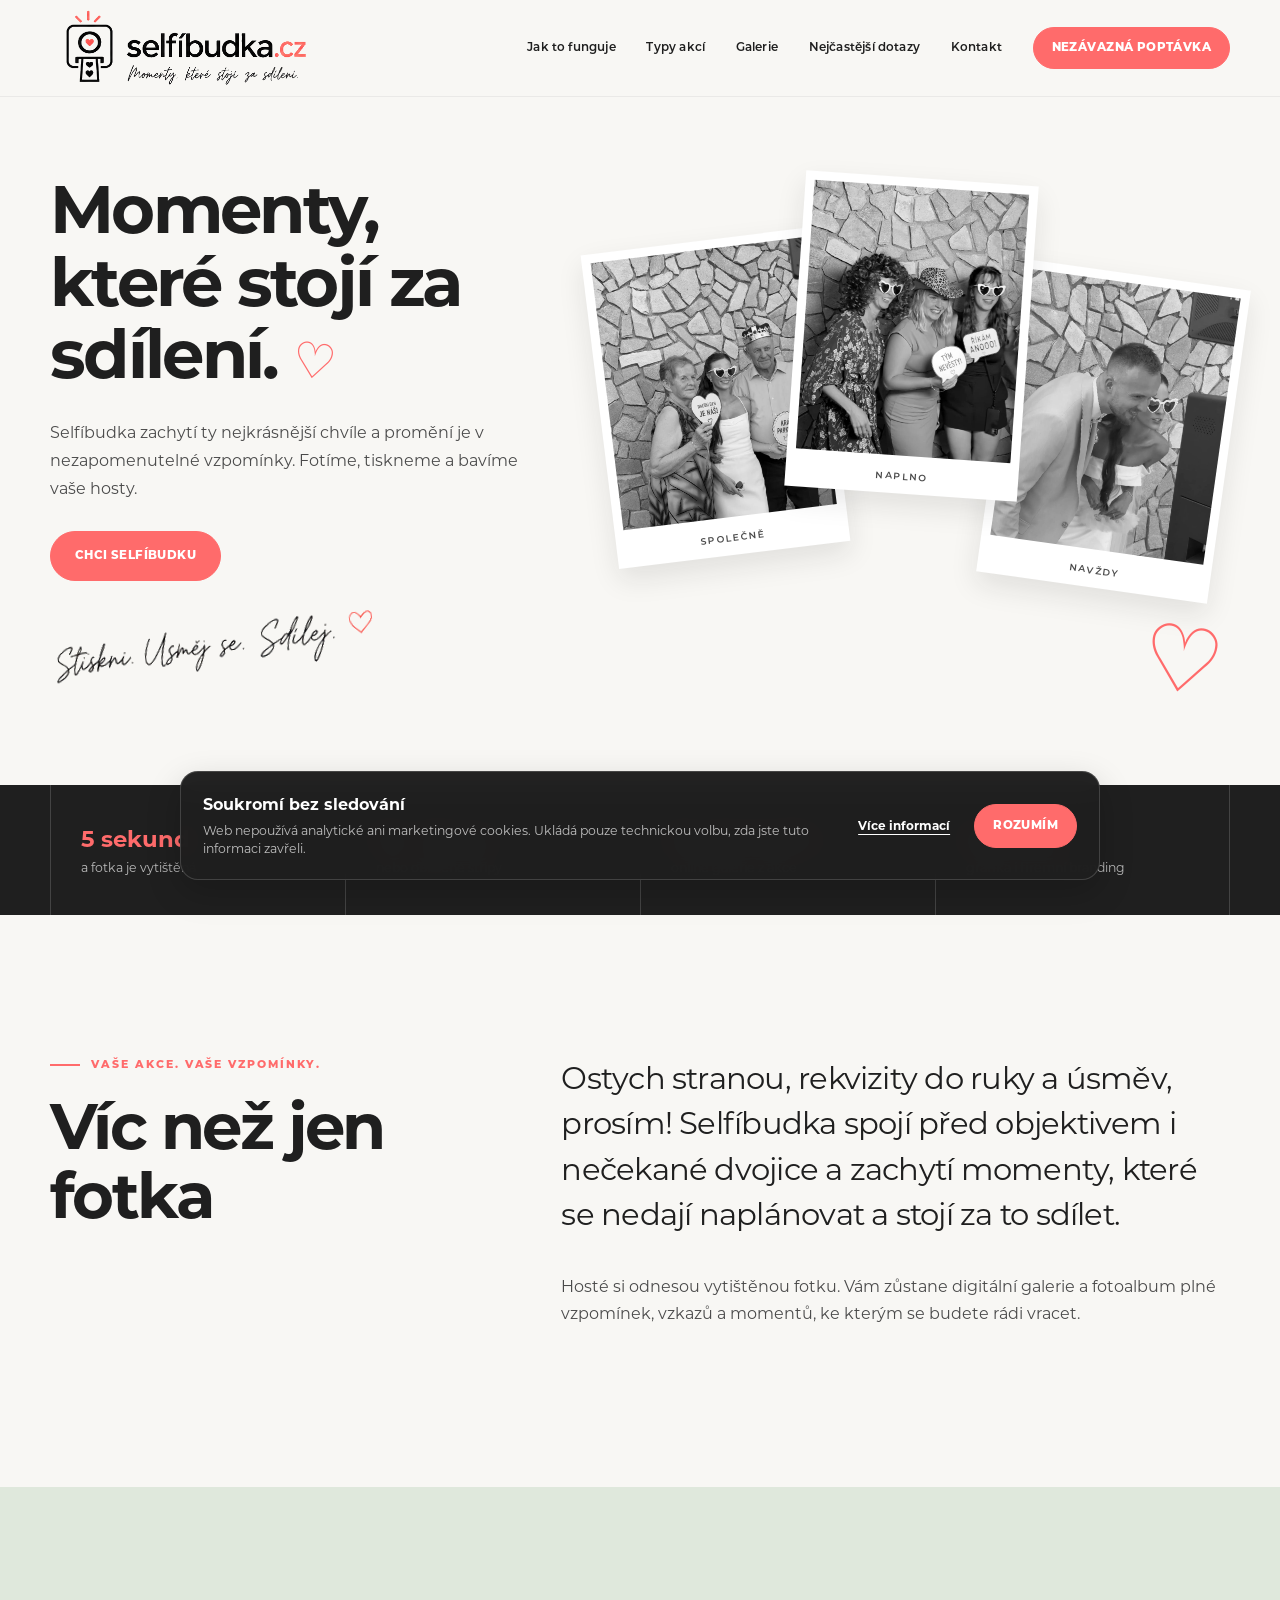
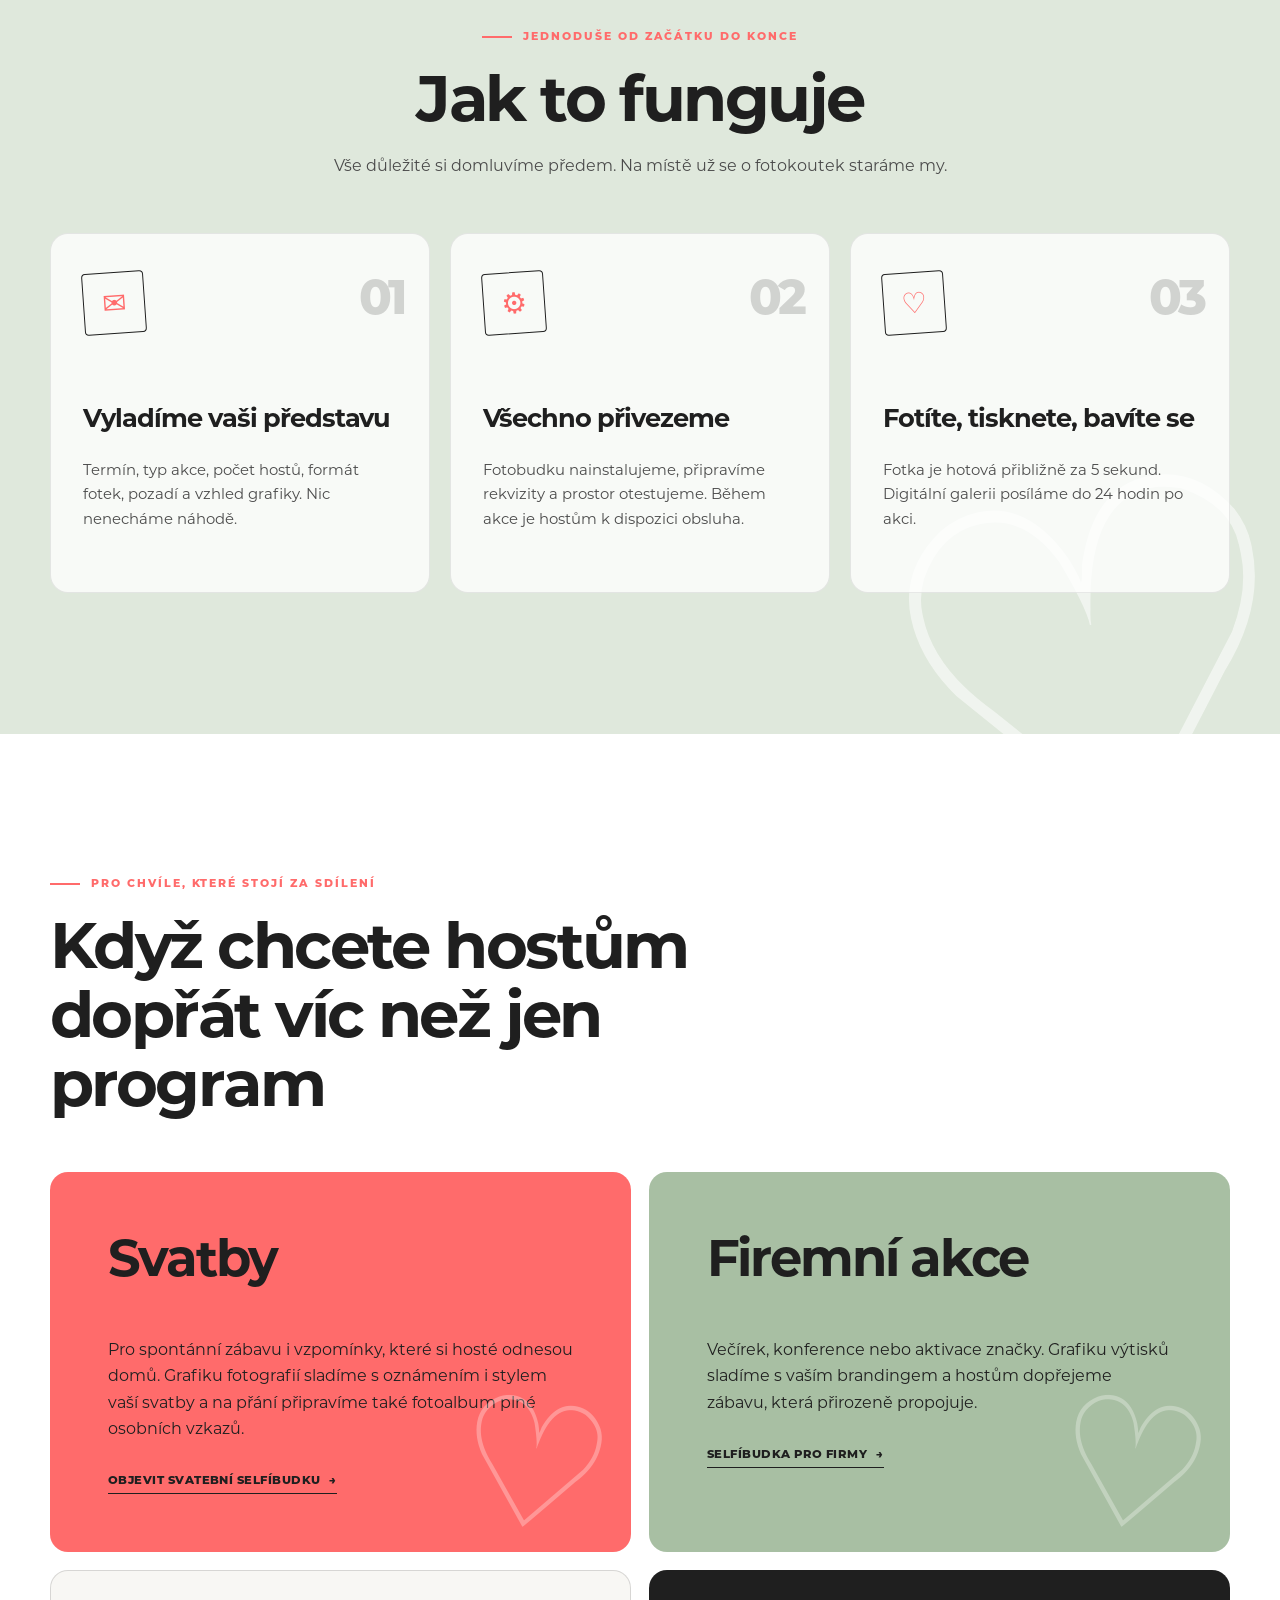
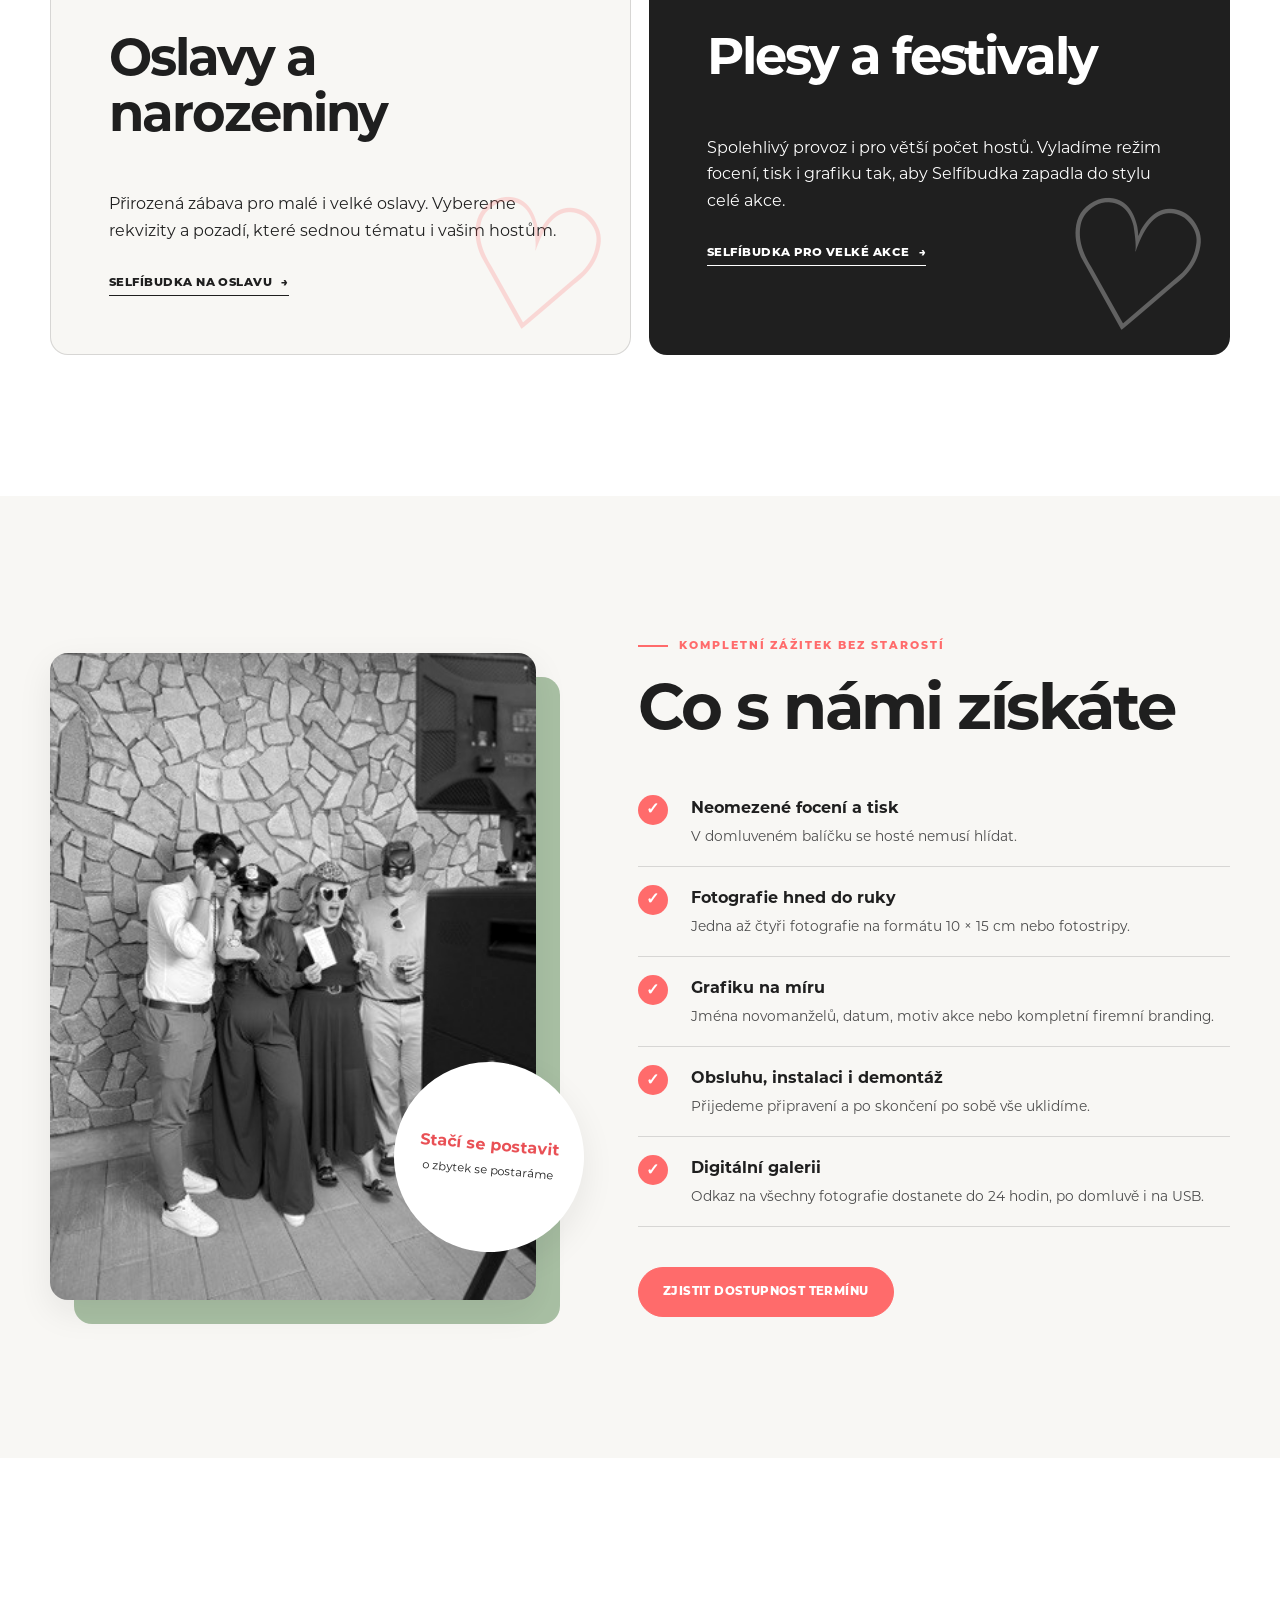
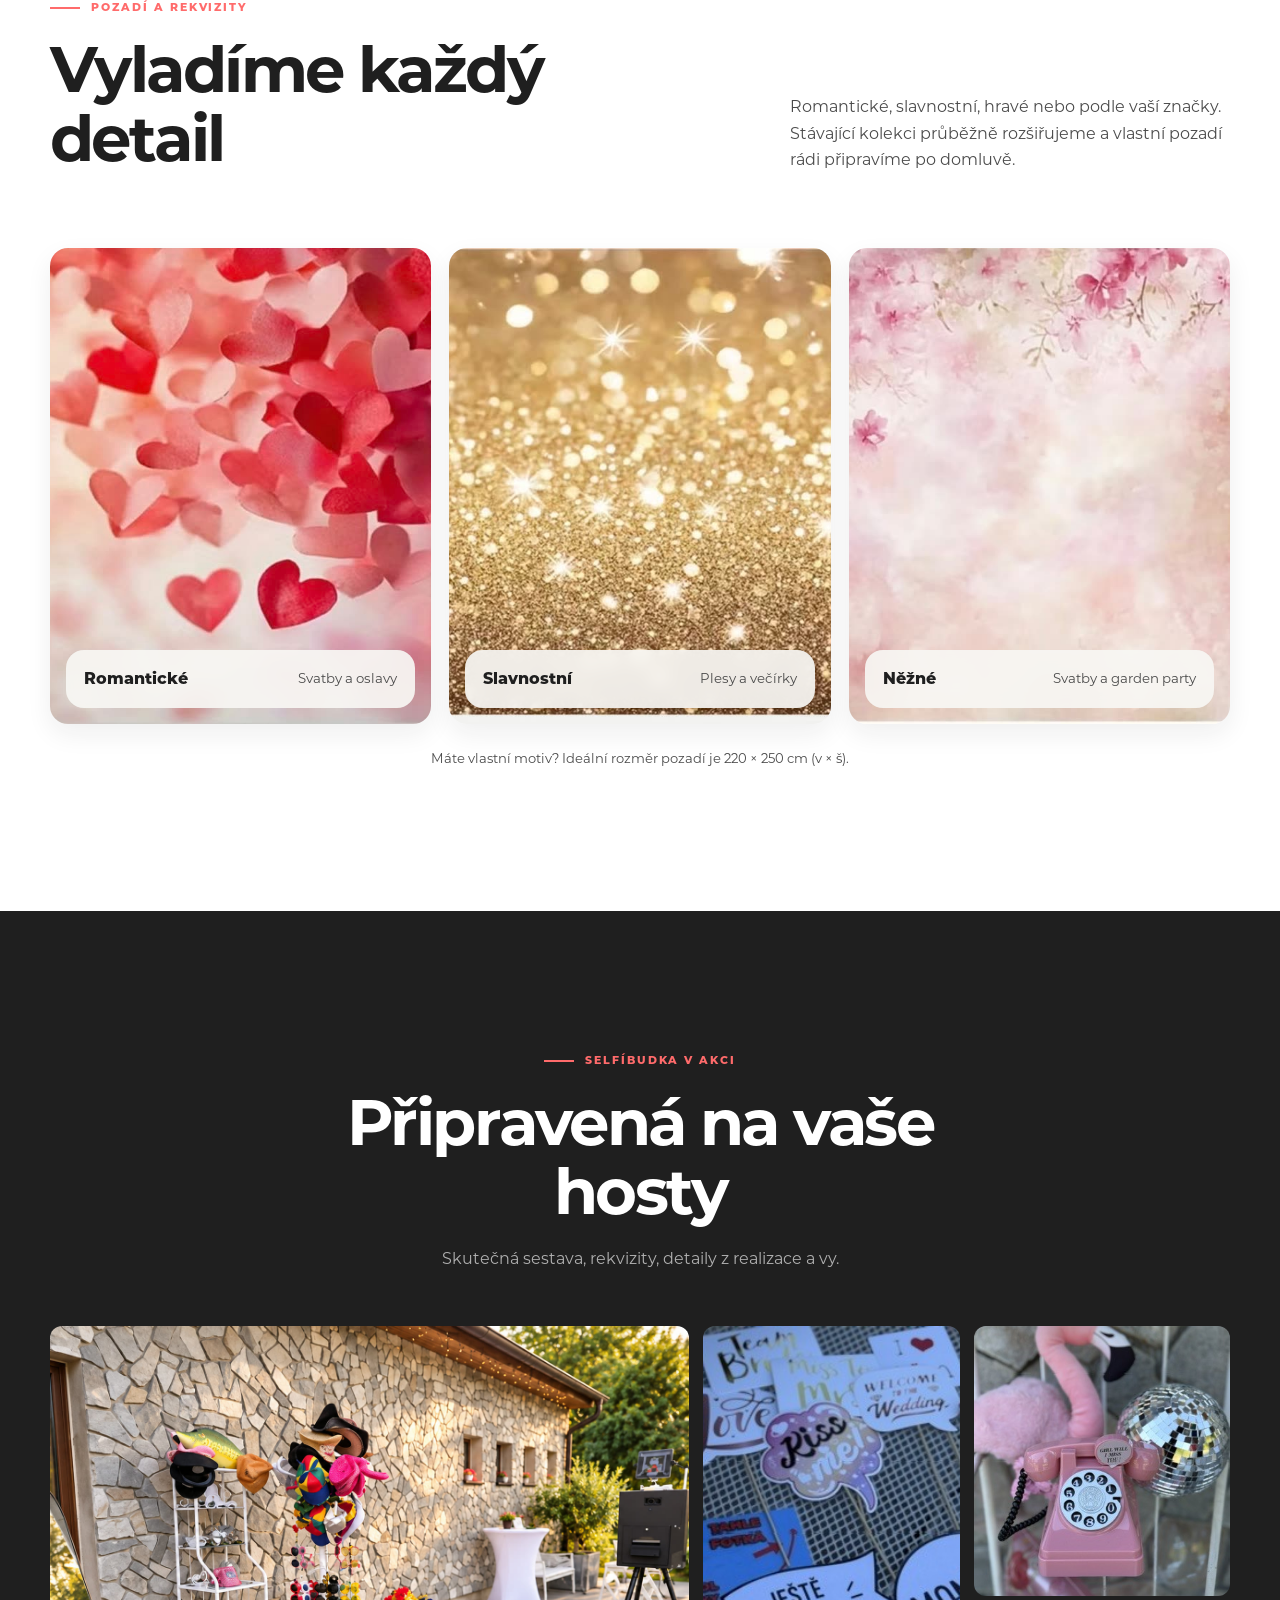
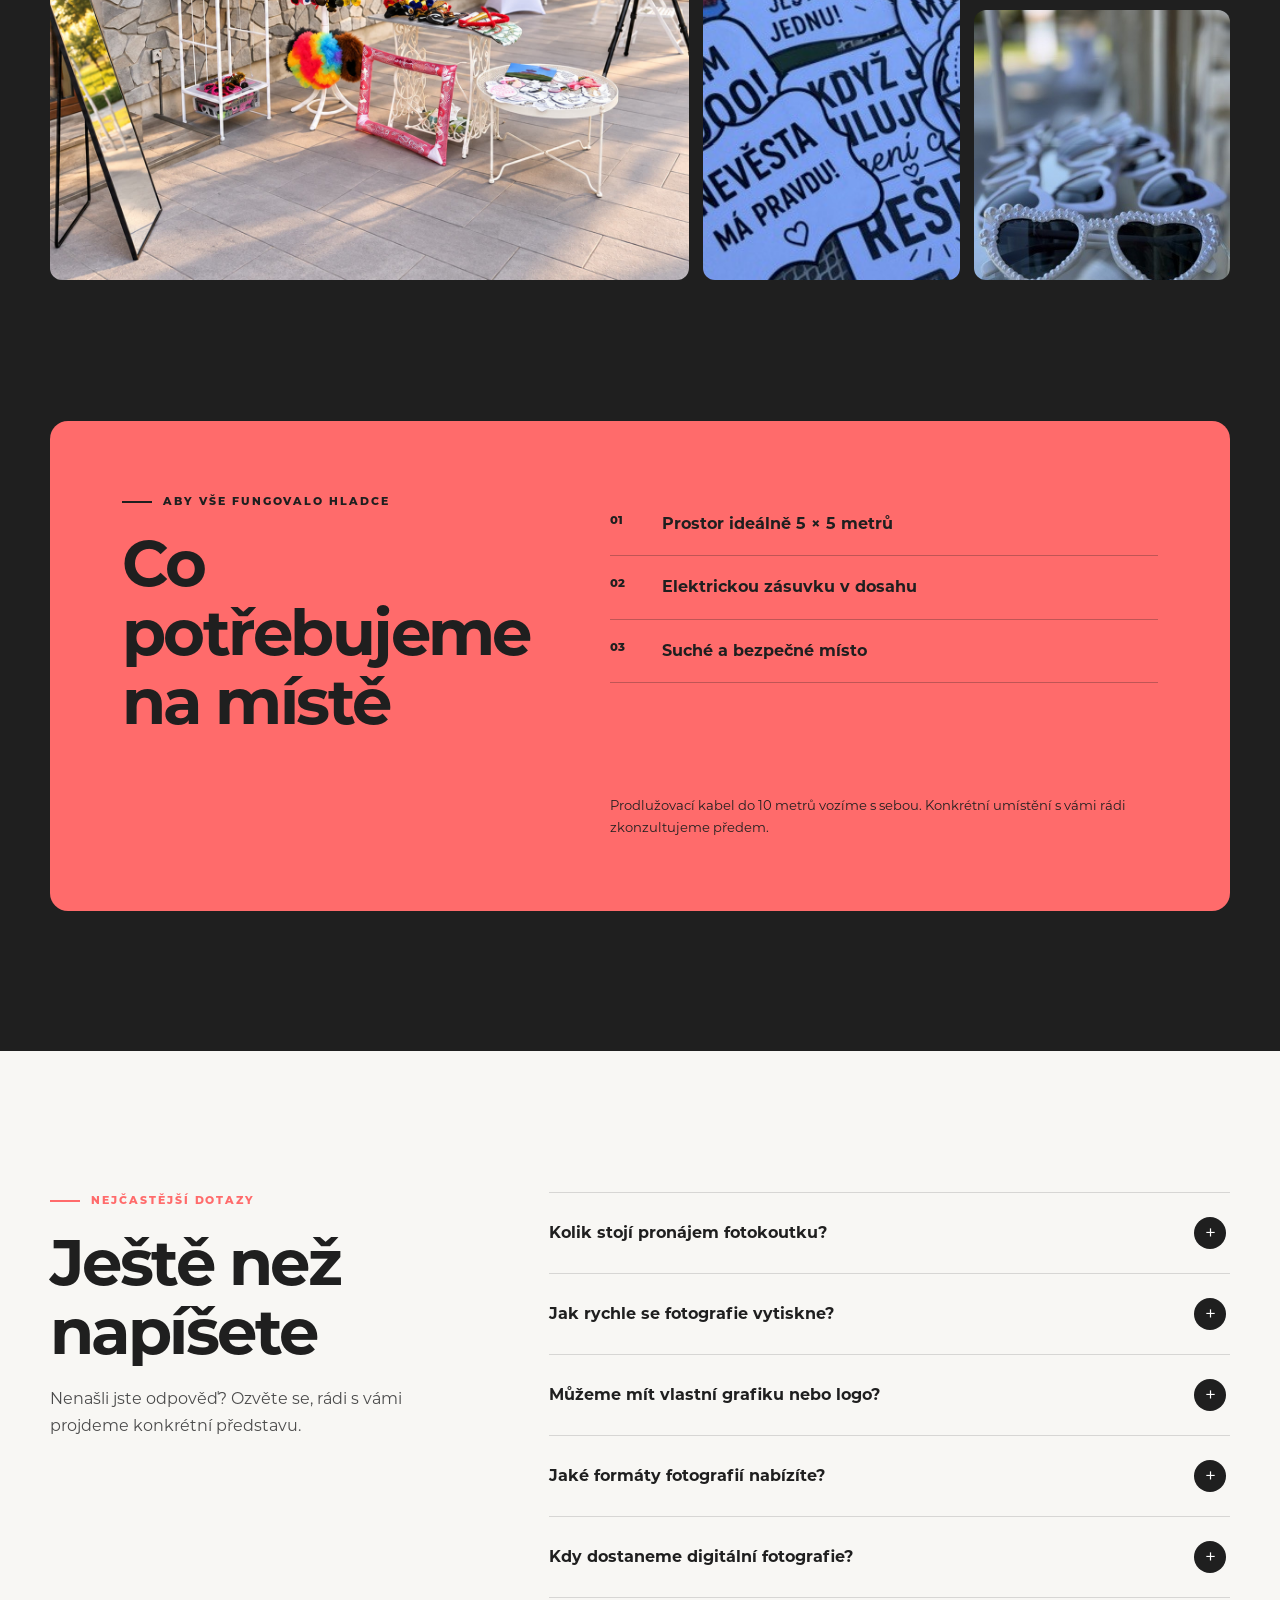
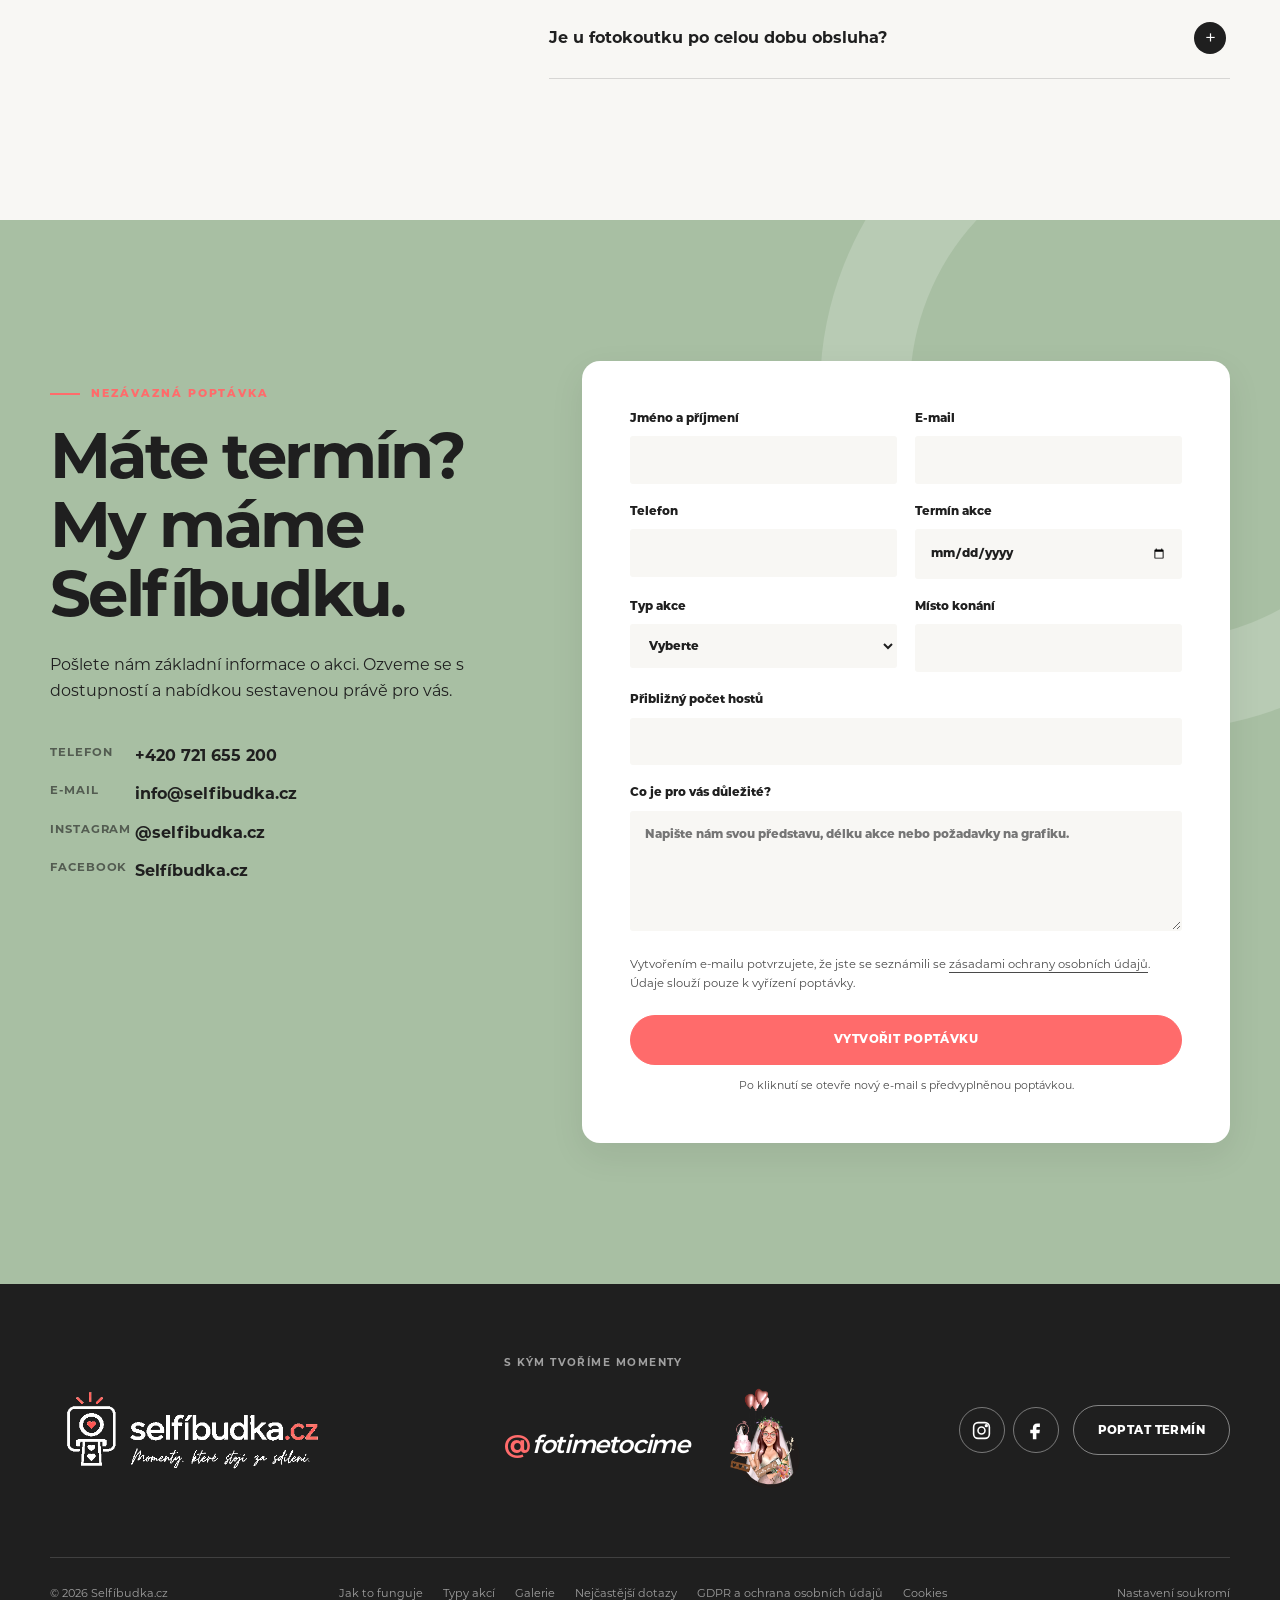
==== commit 734db140: "Clarify GDPR page and footer links" ====
--- a/index.html
+++ b/index.html
@@ -11,7 +11,7 @@
   <link rel="icon" href="assets/brand/selfibudka-icon.png?v=20260913-transparent" type="image/png">
   <link rel="manifest" href="site.webmanifest">
   <link rel="preload" as="image" href="assets/images/wedding-couple.jpg" fetchpriority="high">
-  <link rel="stylesheet" href="styles.css?v=20260914-nikol2">
+  <link rel="stylesheet" href="styles.css?v=20260914-mobile3">
   <meta property="og:locale" content="cs_CZ">
   <meta property="og:type" content="website">
   <meta property="og:title" content="Selfíbudka – momenty, které stojí za sdílení">
@@ -341,7 +341,7 @@
     </div>
     <div class="container footer-bottom">
       <p>© <span data-year>2026</span> Selfíbudka.cz</p>
-      <nav aria-label="Patička"><a href="#jak-to-funguje">Jak to funguje</a><a href="#typy-akci">Typy akcí</a><a href="#galerie">Galerie</a><a href="#faq">Nejčastější dotazy</a><a href="ochrana-osobnich-udaju.html">Ochrana osobních údajů</a><a href="cookies.html">Cookies</a></nav>
+      <nav aria-label="Patička"><a href="#jak-to-funguje">Jak to funguje</a><a href="#typy-akci">Typy akcí</a><a href="#galerie">Galerie</a><a href="#faq">Nejčastější dotazy</a><a href="ochrana-osobnich-udaju.html">GDPR a ochrana osobních údajů</a><a href="cookies.html">Cookies</a></nav>
       <button class="footer-privacy-button" type="button" data-privacy-open>Nastavení soukromí</button>
     </div>
   </footer>
--- a/styles.css
+++ b/styles.css
@@ -432,3 +432,95 @@
   .service-visual { min-height: 430px; }
   .video-heart { right: -16px; bottom: 24px; }
 }
+
+/* Mobilní navigace musí v Safari vždy překrýt celý obsah stránky. */
+@media (max-width: 1000px) {
+  body.menu-open .site-header {
+    height: 100vh;
+    height: 100dvh;
+    min-height: 100vh;
+    background: var(--paper);
+    box-shadow: none;
+    -webkit-backdrop-filter: none;
+    backdrop-filter: none;
+  }
+
+  .brand {
+    position: relative;
+    z-index: 2;
+  }
+
+  .main-nav {
+    z-index: 1;
+    width: 100vw;
+    height: 100vh;
+    height: 100dvh;
+    min-height: 100%;
+    padding-top: max(120px, calc(env(safe-area-inset-top) + 104px));
+    padding-right: max(34px, calc(env(safe-area-inset-right) + 28px));
+    padding-bottom: max(40px, calc(env(safe-area-inset-bottom) + 28px));
+    padding-left: max(34px, calc(env(safe-area-inset-left) + 28px));
+    overflow-y: auto;
+    overscroll-behavior: contain;
+    background-color: var(--paper);
+    opacity: 0;
+    visibility: hidden;
+    pointer-events: none;
+  }
+
+  .main-nav.is-open {
+    opacity: 1;
+    visibility: visible;
+    pointer-events: auto;
+  }
+
+  .menu-button {
+    z-index: 3;
+  }
+
+  body.menu-open .privacy-bar {
+    opacity: 0;
+    visibility: hidden;
+    pointer-events: none;
+  }
+}
+
+/* Na telefonu je celá patička opticky vycentrovaná jako jeden celek. */
+@media (max-width: 760px) {
+  .site-footer {
+    text-align: center;
+  }
+
+  .footer-top,
+  .footer-bottom {
+    justify-items: center;
+  }
+
+  .footer-brand {
+    margin-inline: auto;
+  }
+
+  .footer-partners,
+  .footer-actions {
+    width: 100%;
+  }
+
+  .footer-partners > span {
+    text-align: center;
+  }
+
+  .partner-list,
+  .social-links,
+  .footer-bottom nav {
+    justify-content: center;
+  }
+
+  .footer-actions {
+    align-items: center;
+    justify-content: center;
+  }
+
+  .footer-privacy-button {
+    margin-inline: auto;
+  }
+}
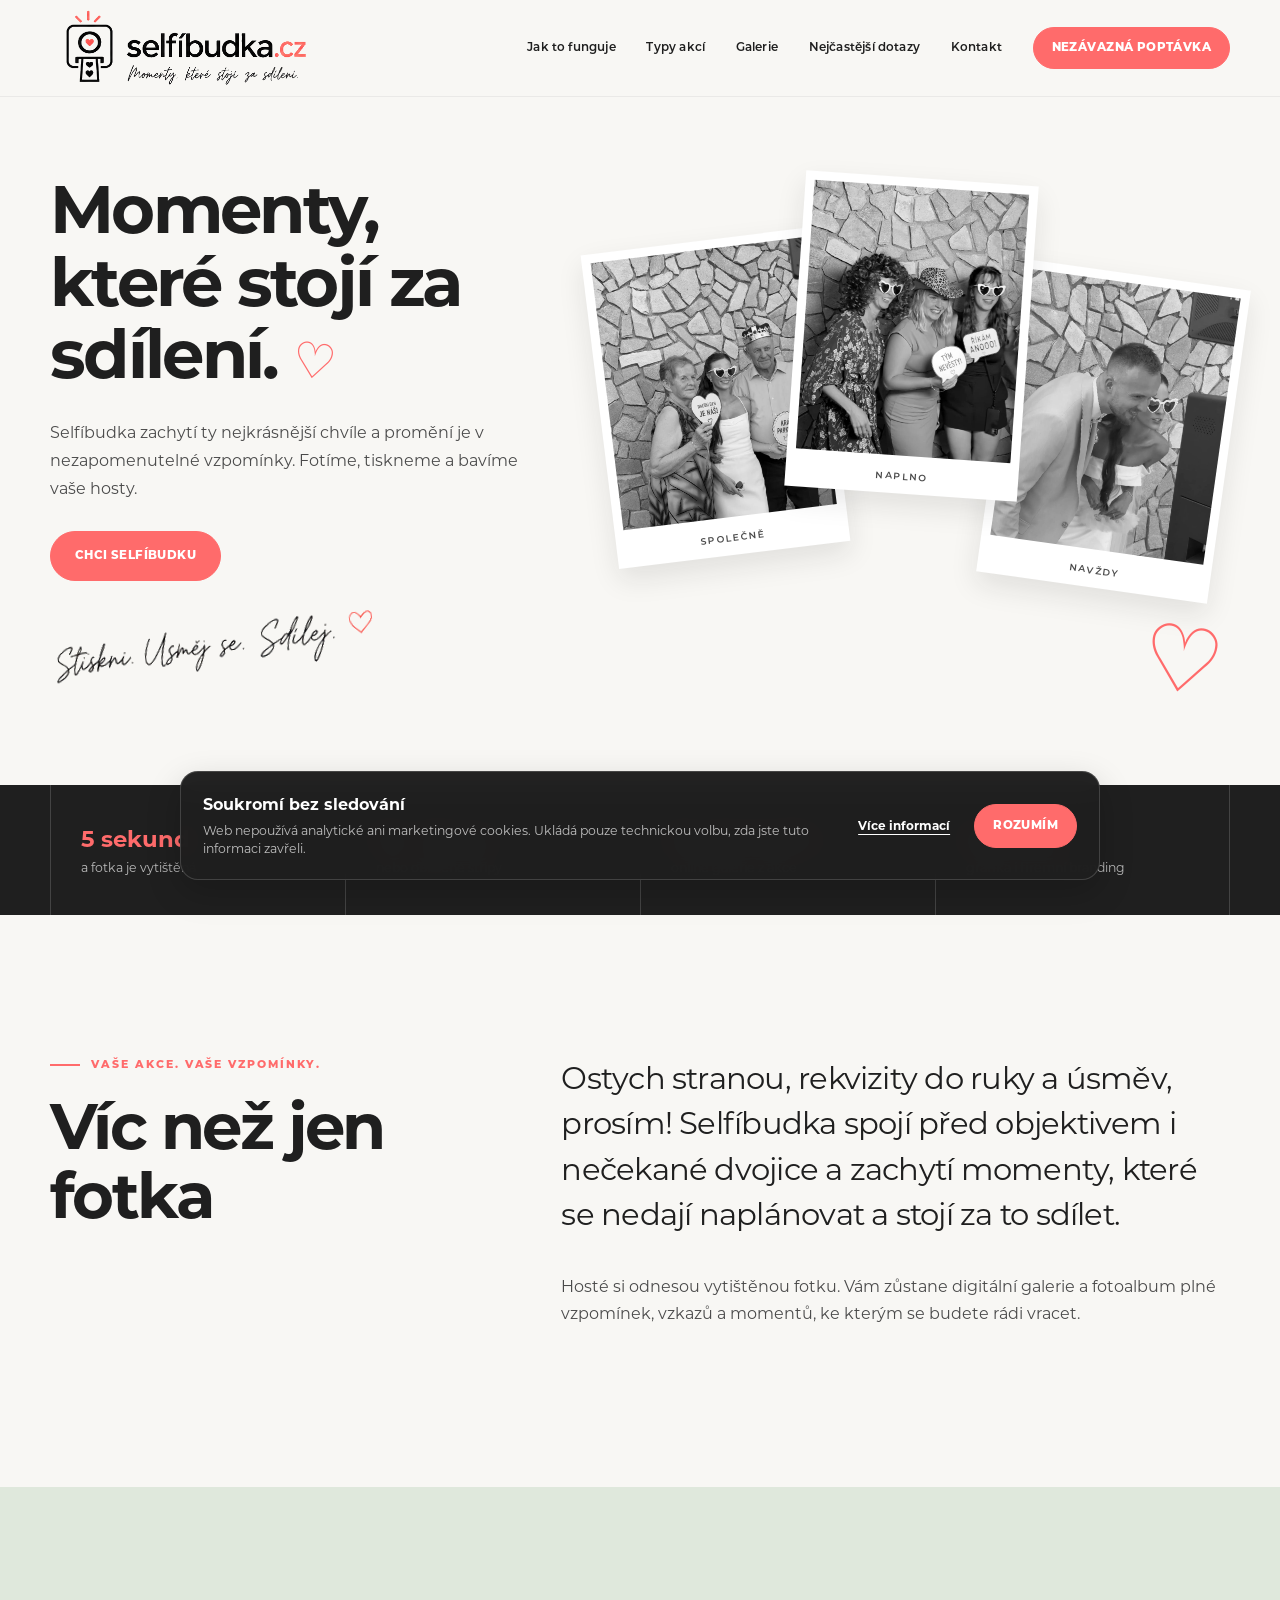
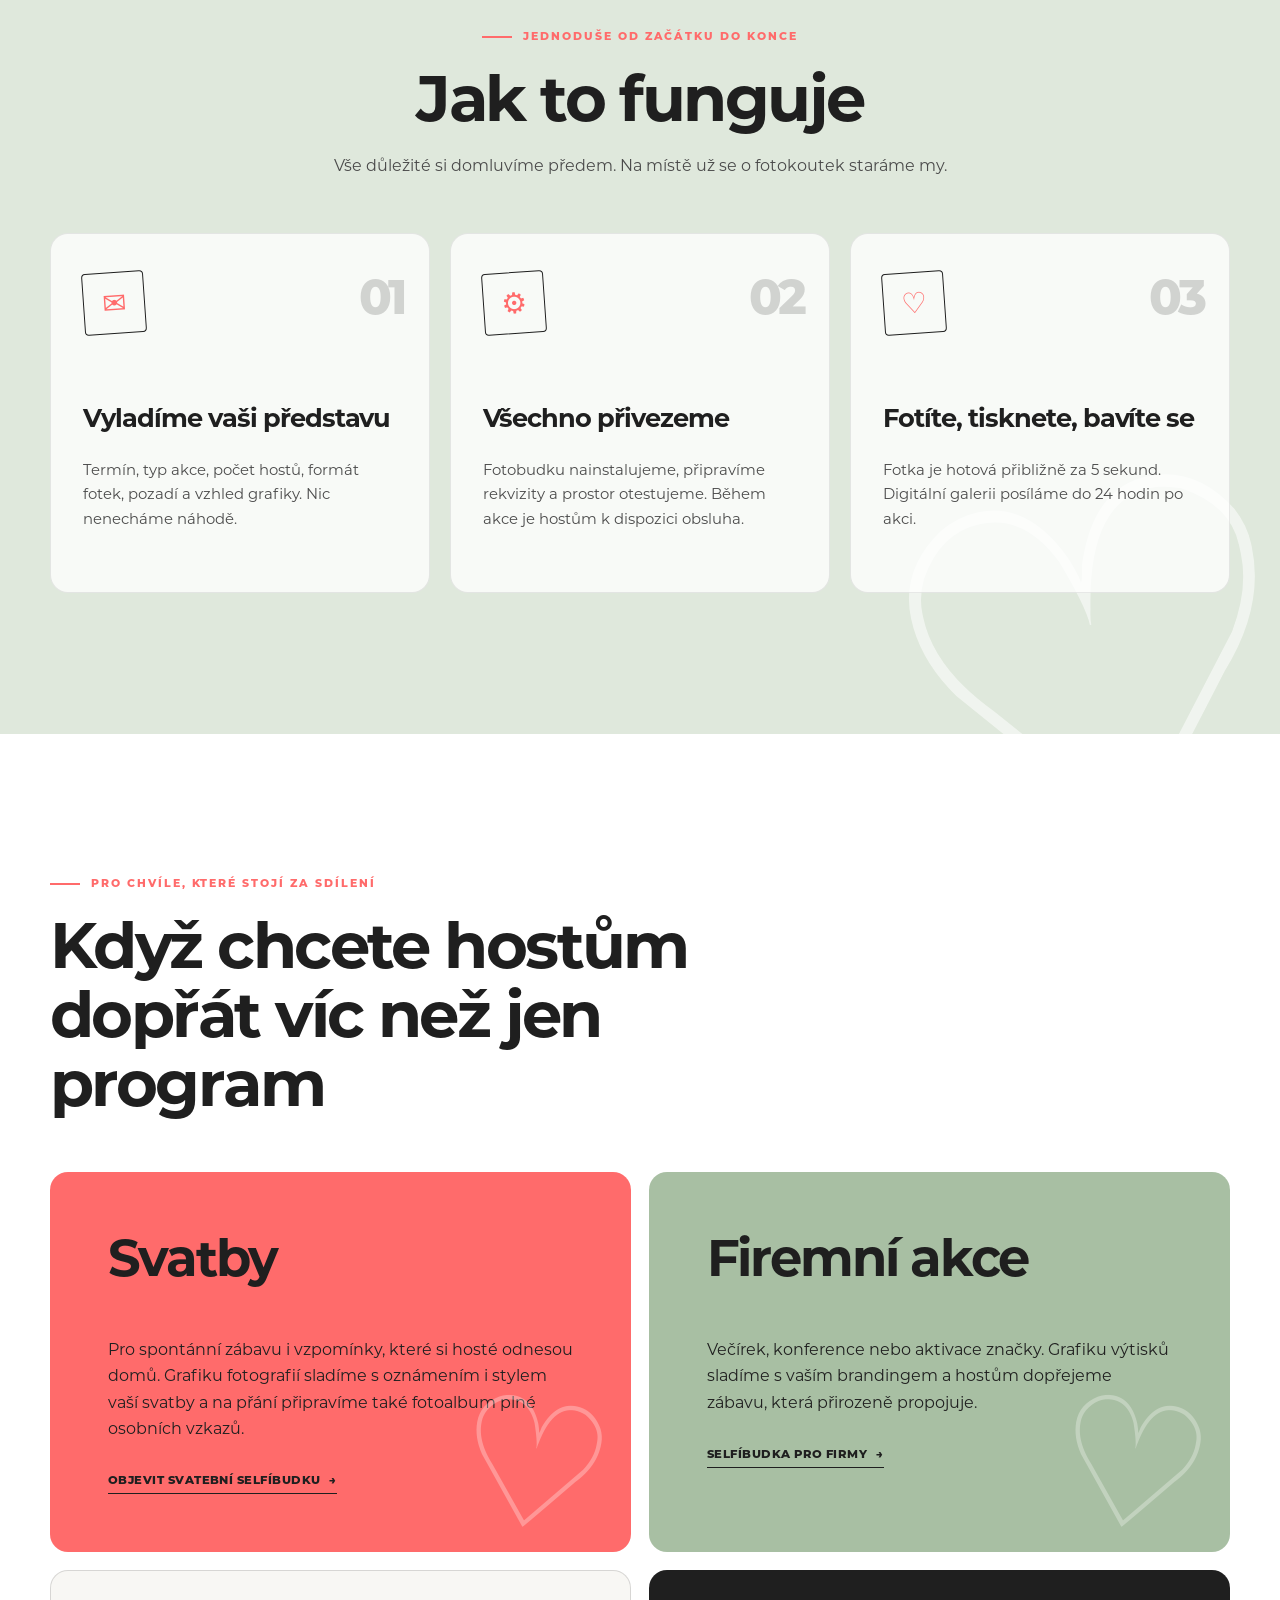
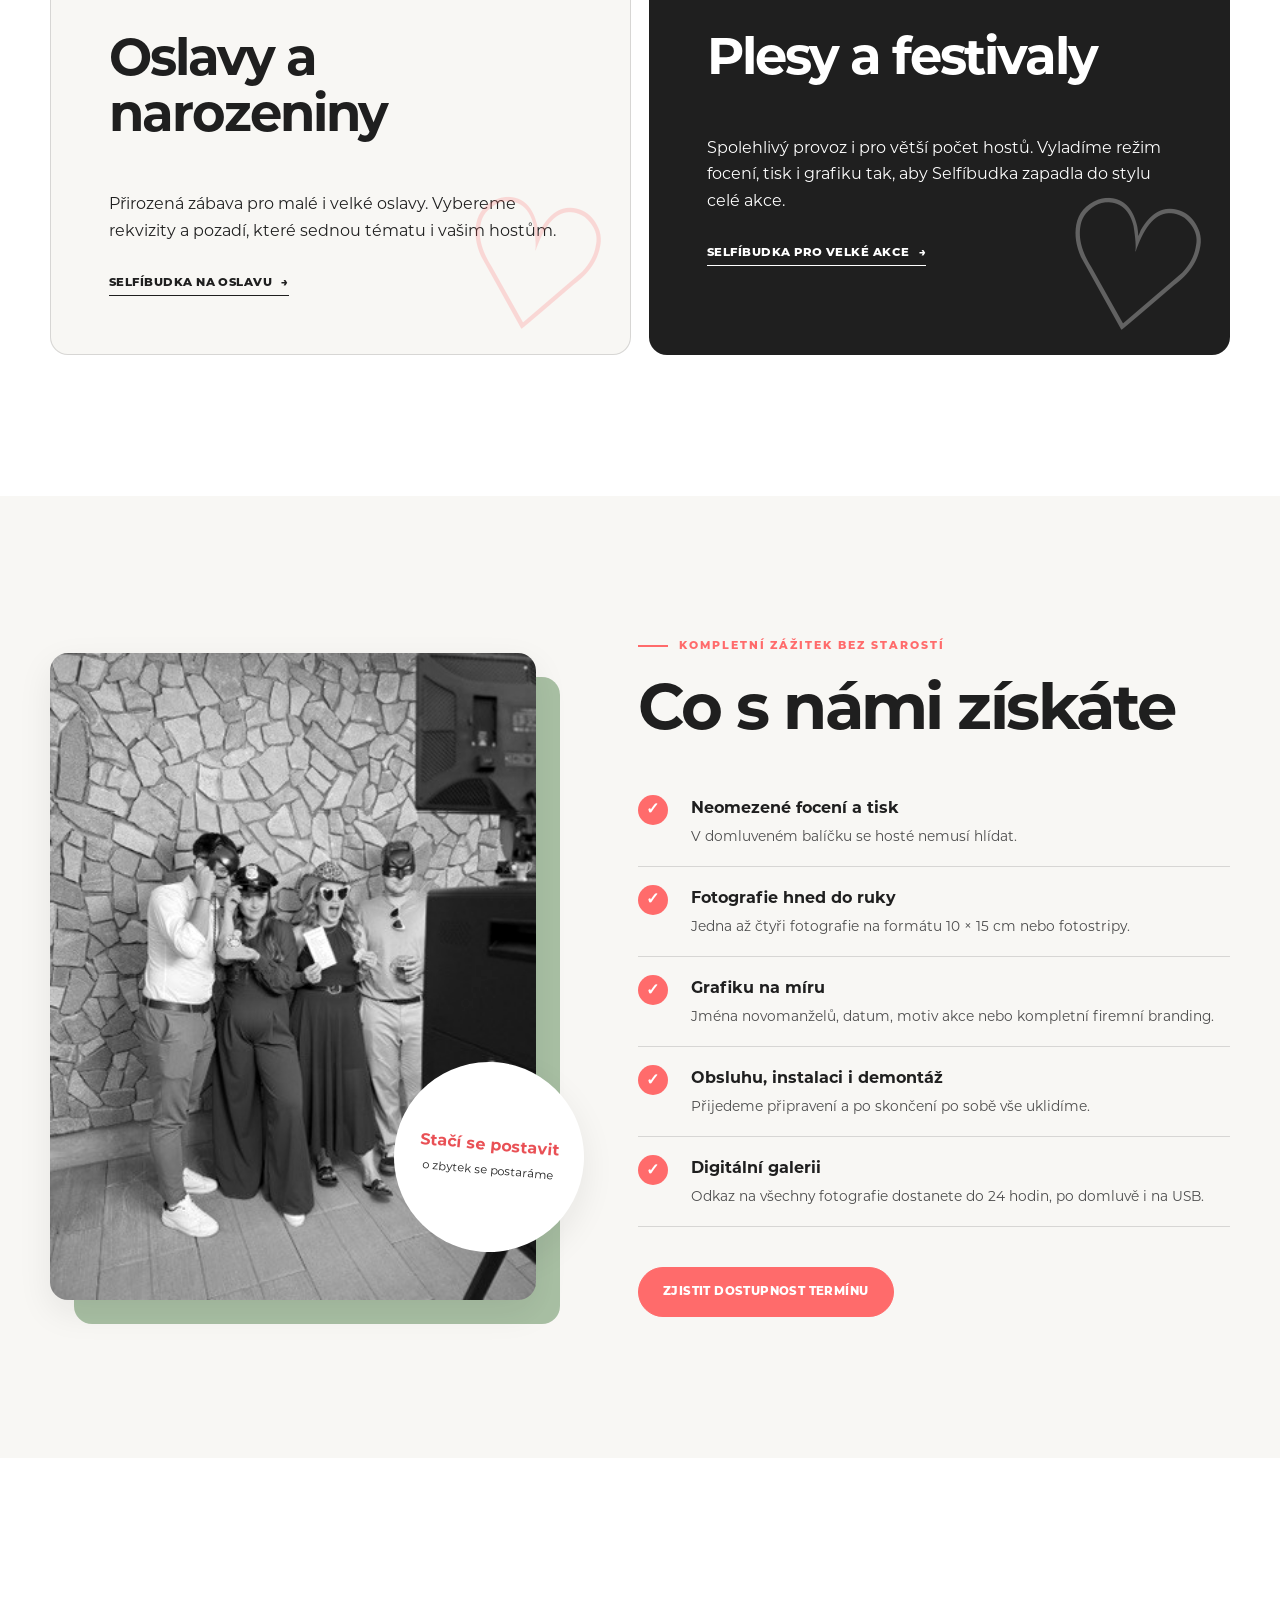
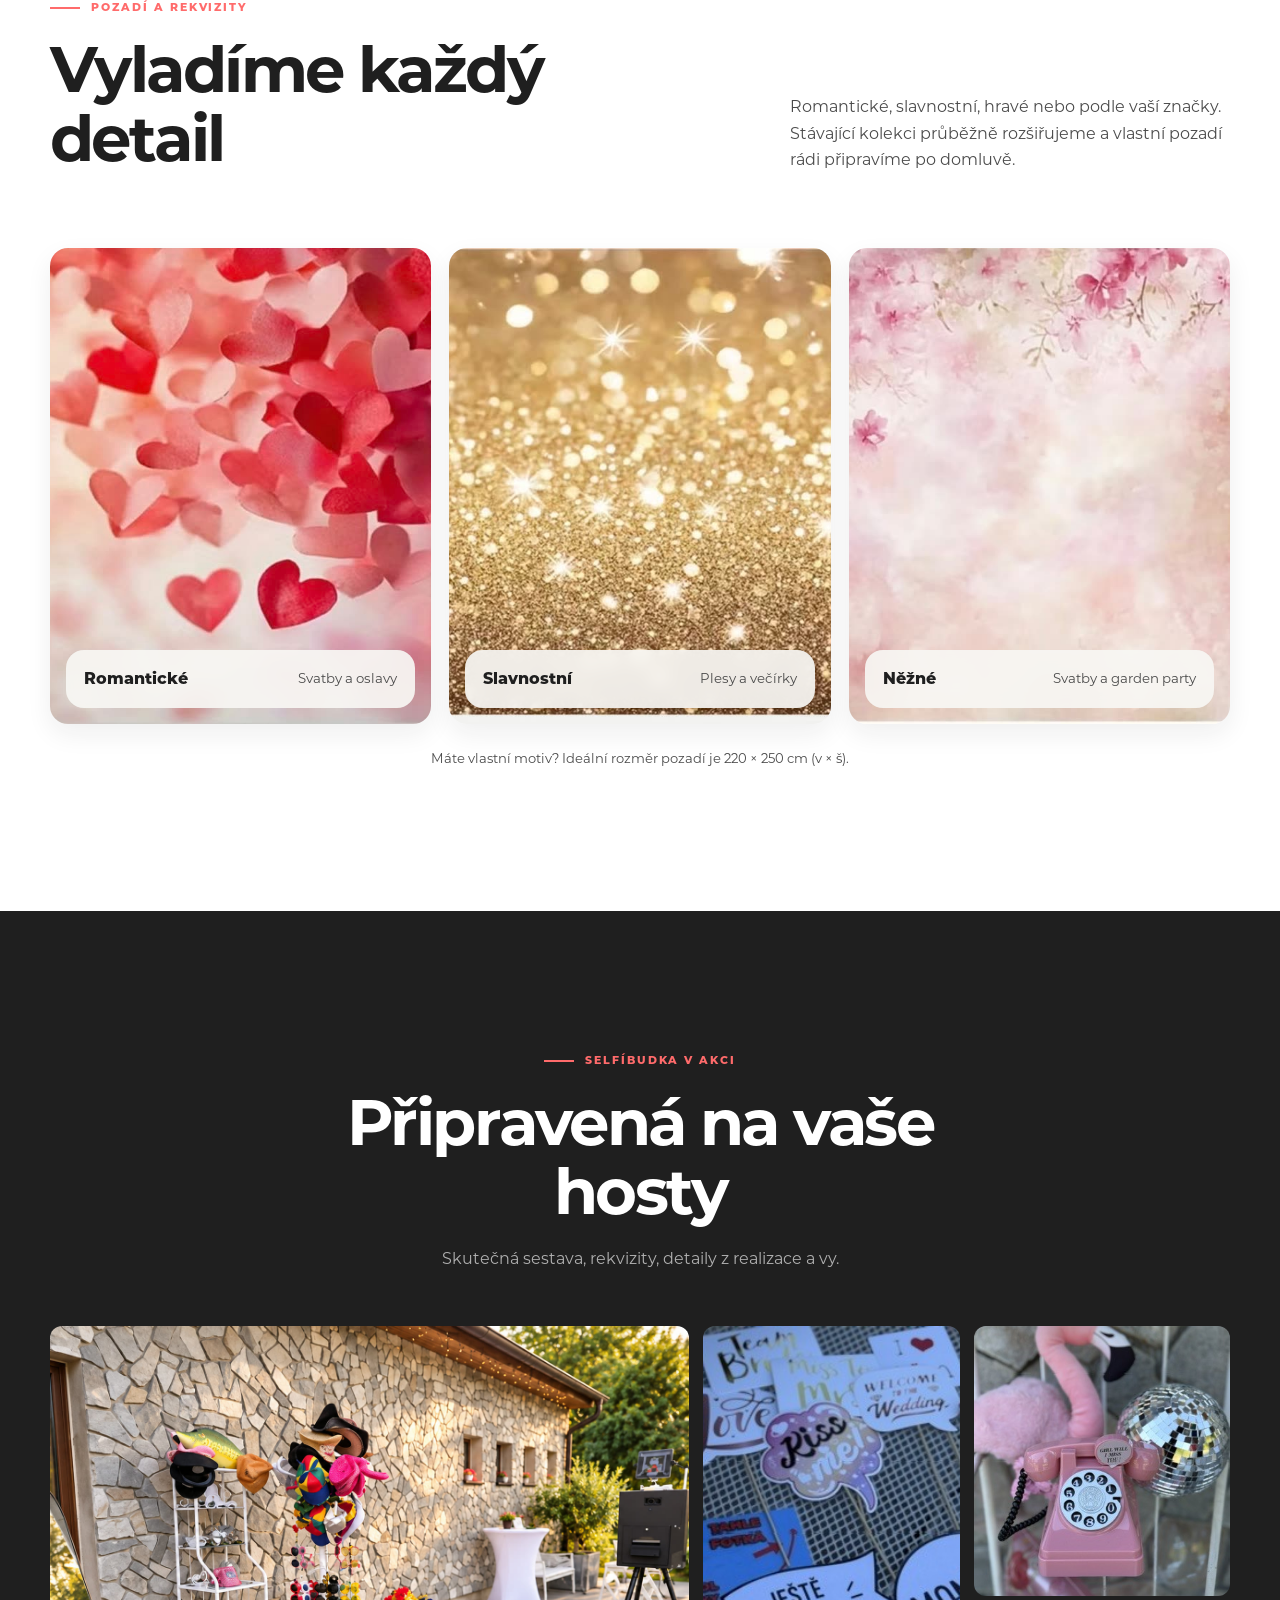
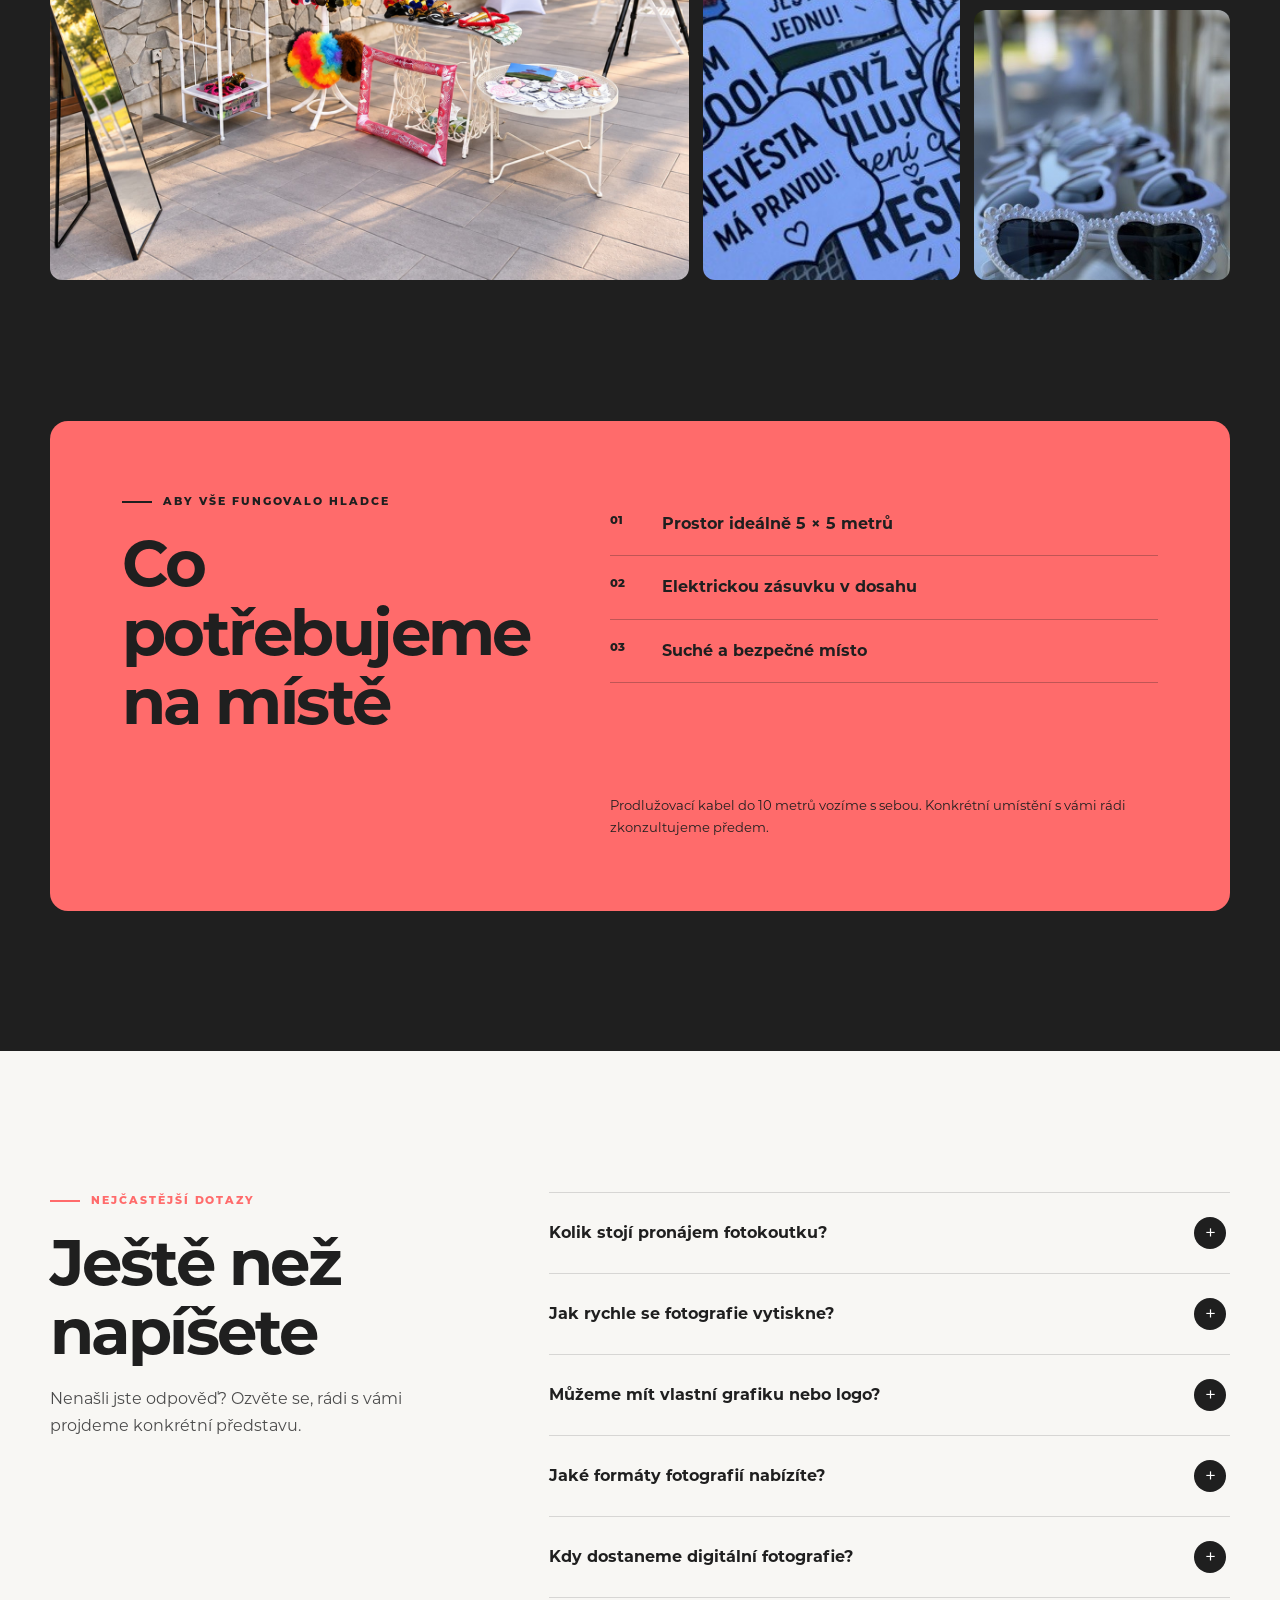
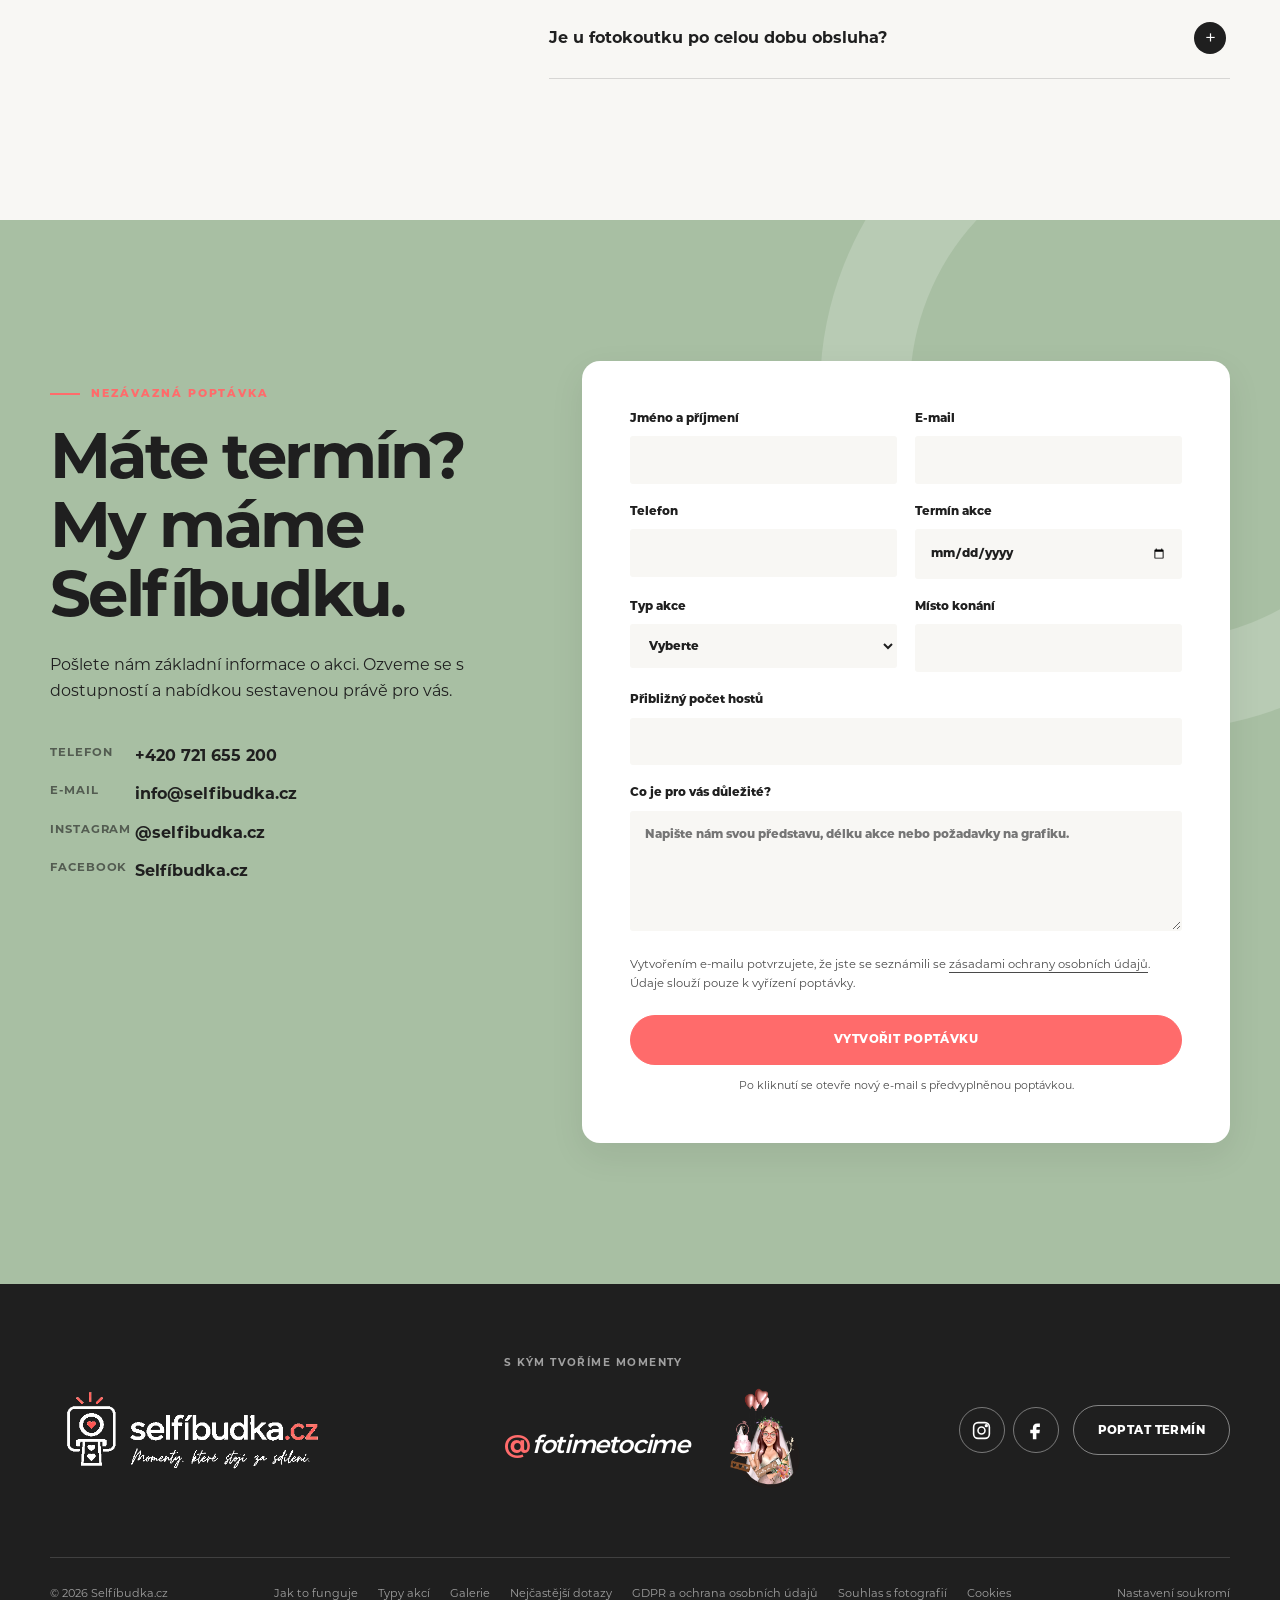
==== commit 26782ea5: "Add standalone photo consent flow" ====
--- a/index.html
+++ b/index.html
@@ -341,7 +341,7 @@
     </div>
     <div class="container footer-bottom">
       <p>© <span data-year>2026</span> Selfíbudka.cz</p>
-      <nav aria-label="Patička"><a href="#jak-to-funguje">Jak to funguje</a><a href="#typy-akci">Typy akcí</a><a href="#galerie">Galerie</a><a href="#faq">Nejčastější dotazy</a><a href="ochrana-osobnich-udaju.html">GDPR a ochrana osobních údajů</a><a href="cookies.html">Cookies</a></nav>
+      <nav aria-label="Patička"><a href="#jak-to-funguje">Jak to funguje</a><a href="#typy-akci">Typy akcí</a><a href="#galerie">Galerie</a><a href="#faq">Nejčastější dotazy</a><a href="ochrana-osobnich-udaju.html">GDPR a ochrana osobních údajů</a><a href="souhlas-se-zverejnenim-fotografie.html">Souhlas s fotografií</a><a href="cookies.html">Cookies</a></nav>
       <button class="footer-privacy-button" type="button" data-privacy-open>Nastavení soukromí</button>
     </div>
   </footer>
--- a/styles.css
+++ b/styles.css
@@ -217,6 +217,49 @@
 .legal-content h2 { margin-top: 50px; font-size: 1.55rem; }
 .legal-content p, .legal-content li { color: var(--muted); }
 .back-home { display: inline-block; margin-bottom: 40px; font-weight: 700; }
+
+.legal-callout { margin: 42px 0; padding: clamp(24px, 4vw, 36px); background: var(--sage-light); border-radius: 18px; }
+.legal-callout p:last-of-type { margin-bottom: 24px; }
+.legal-actions { display: flex; align-items: center; flex-wrap: wrap; gap: 18px 28px; margin: 30px 0 52px; }
+.consent-content { width: min(980px, calc(100% - 40px)); }
+.consent-content h1 { max-width: 900px; font-size: clamp(2.5rem, 6vw, 5.2rem); }
+.consent-lead { max-width: 800px; font-size: clamp(1.06rem, 2vw, 1.28rem); }
+.consent-summary { display: grid; margin: 42px 0 30px; grid-template-columns: repeat(3, 1fr); background: var(--ink); border-radius: 20px; overflow: hidden; }
+.consent-summary > div { display: grid; min-height: 150px; padding: 28px; grid-template-columns: 44px 1fr; gap: 14px; align-items: center; color: var(--white); border-right: 1px solid rgba(255,255,255,.14); }
+.consent-summary > div:last-child { border-right: 0; }
+.consent-summary strong { color: var(--coral); font-size: 1.8rem; }
+.consent-summary span { font-size: .84rem; font-weight: 700; line-height: 1.45; }
+.consent-form { padding: clamp(26px, 6vw, 58px); background: var(--white); border-radius: 24px; box-shadow: var(--shadow); }
+.consent-form-heading { max-width: 690px; margin-bottom: 40px; }
+.consent-form-heading h2 { margin-bottom: 14px; font-size: clamp(2.1rem, 5vw, 3.7rem); }
+.consent-form-heading > p:last-child, .fieldset-note, .field-help { color: var(--muted); }
+.consent-form fieldset { margin: 0 0 34px; padding: 0 0 34px; border: 0; border-bottom: 1px solid var(--line); }
+.consent-form legend { width: 100%; margin-bottom: 22px; font-size: 1.15rem; font-weight: 800; letter-spacing: -.02em; }
+.consent-form label:not(.choice-card,.confirm-row) { display: block; margin-bottom: 18px; font-size: .74rem; font-weight: 800; }
+.consent-form input:not([type="checkbox"]):not([type="radio"]) { width: 100%; margin-top: 8px; padding: 13px 14px; color: var(--ink); background: var(--paper); border: 1px solid transparent; border-radius: 9px; outline: 0; }
+.consent-form input:not([type="checkbox"]):not([type="radio"]):focus { border-color: var(--coral); box-shadow: 0 0 0 3px rgba(255,107,107,.16); }
+.consent-form label small { display: block; margin-top: 3px; color: var(--muted); font-size: .67rem; font-weight: 400; }
+.field-help { display: block; margin-top: 8px; font-size: .7rem; font-weight: 400; }
+.choice-grid { display: grid; margin-bottom: 22px; grid-template-columns: repeat(2, 1fr); gap: 12px; }
+.choice-grid-three { grid-template-columns: repeat(3, 1fr); }
+.choice-card { display: flex; min-height: 74px; padding: 17px 18px; align-items: center; gap: 12px; background: var(--paper); border: 1px solid var(--line); border-radius: 12px; cursor: pointer; }
+.choice-card:has(input:checked) { background: rgba(255,107,107,.08); border-color: var(--coral); }
+.choice-card input, .confirm-row input { width: 20px; height: 20px; flex: 0 0 auto; accent-color: var(--coral-dark); }
+.choice-card span { font-size: .77rem; font-weight: 700; line-height: 1.4; }
+.fieldset-note { margin: -8px 0 18px; font-size: .78rem; }
+.form-error { margin: -10px 0 0; color: #a21d25; font-size: .75rem; font-weight: 700; }
+.consent-statement { margin-bottom: 20px; padding: 24px; background: var(--sage-light); border-left: 4px solid var(--sage); border-radius: 0 14px 14px 0; }
+.consent-statement p { margin-bottom: .9em; color: var(--ink); font-size: .82rem; }
+.consent-statement p:last-child { margin-bottom: 0; }
+.confirm-row { display: grid; margin: 18px 0; grid-template-columns: 22px 1fr; gap: 13px; align-items: start; color: var(--muted); font-size: .76rem; font-weight: 600; cursor: pointer; }
+.confirm-row input { margin-top: 2px; }
+.consent-submit-actions { display: grid; grid-template-columns: 1fr 1fr; gap: 12px; }
+.button-secondary { color: var(--ink); background: transparent; border: 1px solid var(--ink); }
+.button-secondary:hover, .button-secondary:focus-visible { color: var(--white); background: var(--ink); }
+.consent-manual-copy { width: 100%; margin-top: 10px; padding: 14px; color: var(--ink); background: var(--paper); border: 1px solid var(--line); border-radius: 9px; font: inherit; line-height: 1.55; resize: vertical; }
+.consent-information { margin-top: 64px; padding: clamp(26px, 5vw, 44px); background: var(--sage-light); border-radius: 22px; }
+.consent-information h2 { margin-top: 0; }
+.consent-information p:last-child { margin-bottom: 0; }
 
 @media (max-width: 1000px) {
   .main-nav { position: fixed; inset: 0; display: flex; padding: 120px 34px 40px; flex-direction: column; align-items: flex-start; background: var(--paper); transform: translateX(100%); transition: transform .28s ease; }
@@ -275,6 +318,13 @@
   .privacy-bar { right: 12px; bottom: 12px; left: 12px; }
   .privacy-bar-inner { padding: 18px; grid-template-columns: 1fr auto; gap: 14px; }
   .privacy-bar-inner > div { grid-column: 1 / -1; }
+  .consent-summary { grid-template-columns: 1fr; }
+  .consent-summary > div { min-height: 100px; border-right: 0; border-bottom: 1px solid rgba(255,255,255,.14); }
+  .consent-summary > div:last-child { border-bottom: 0; }
+  .choice-grid, .choice-grid-three { grid-template-columns: 1fr; }
+  .consent-submit-actions { grid-template-columns: 1fr; }
+  .consent-form { padding: 26px 20px; border-radius: 18px; }
+  .consent-statement { padding: 20px; }
 }
 
 @media (max-width: 430px) {
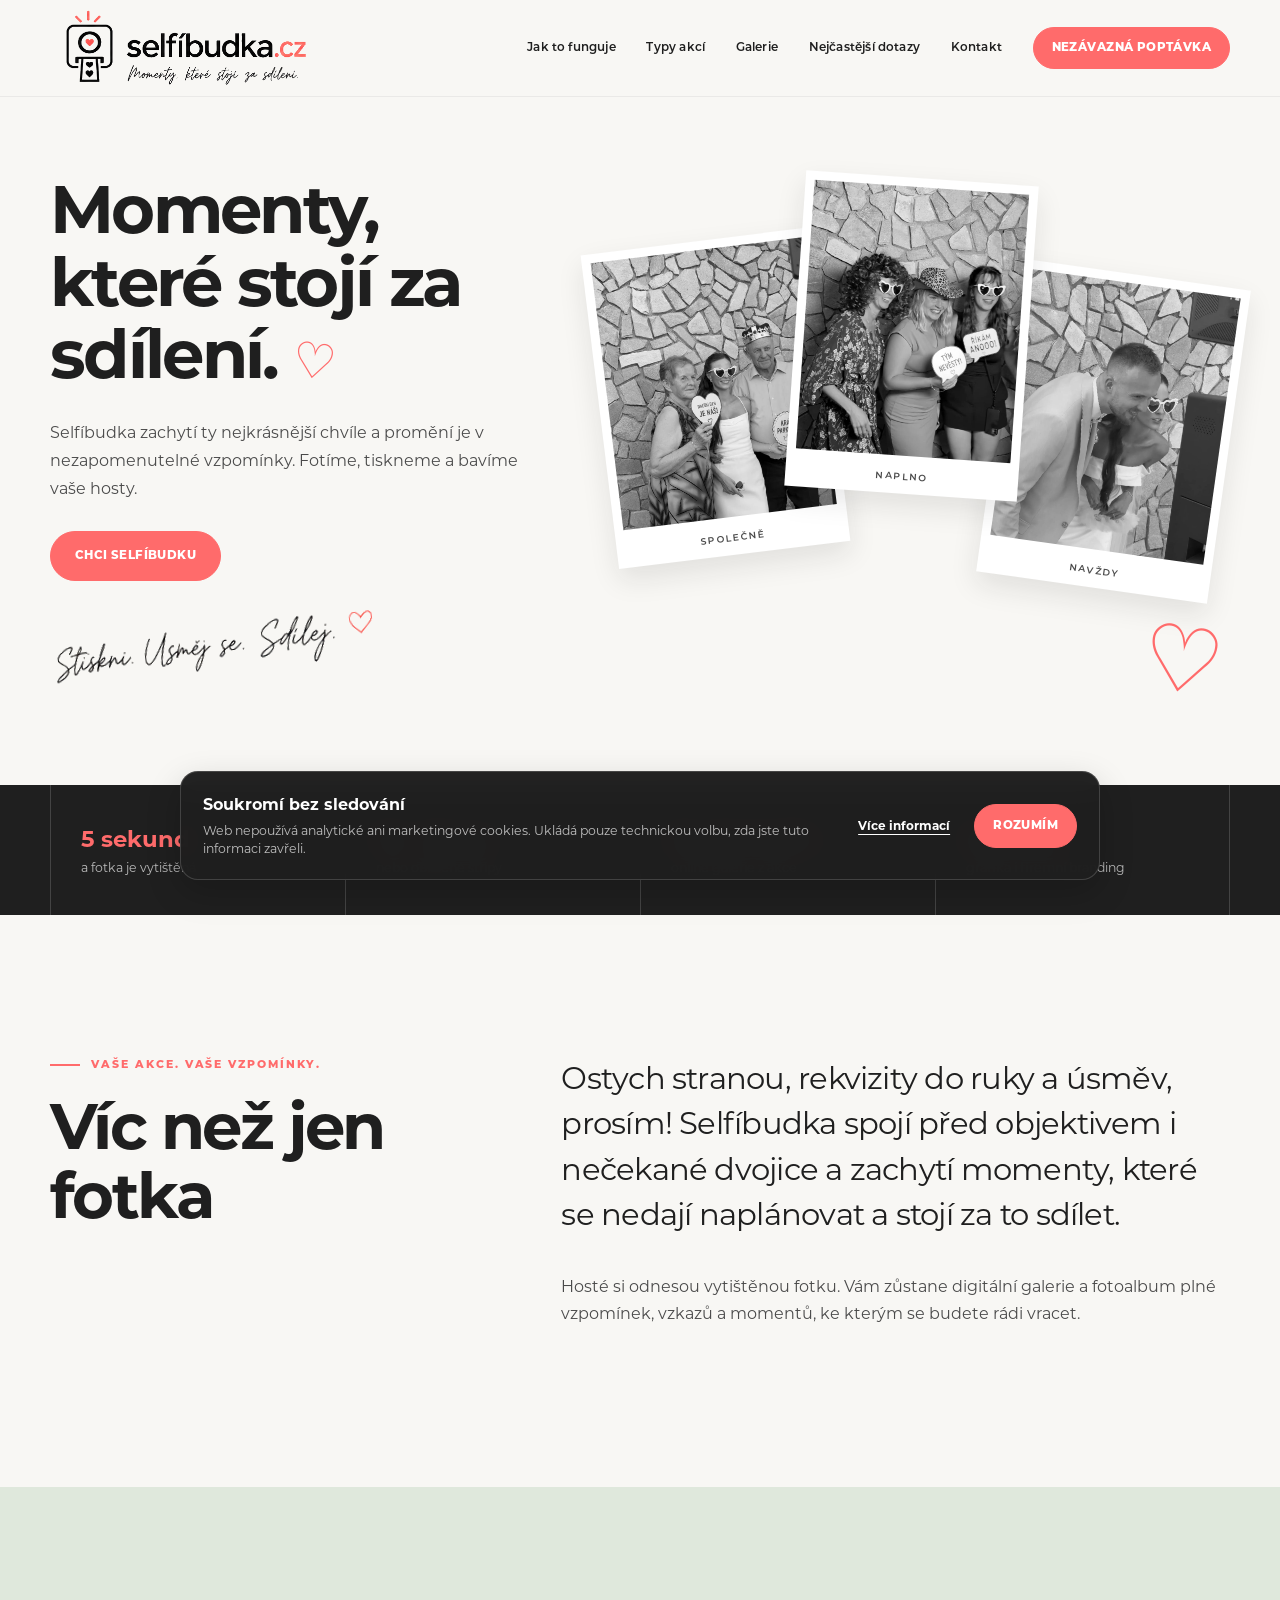
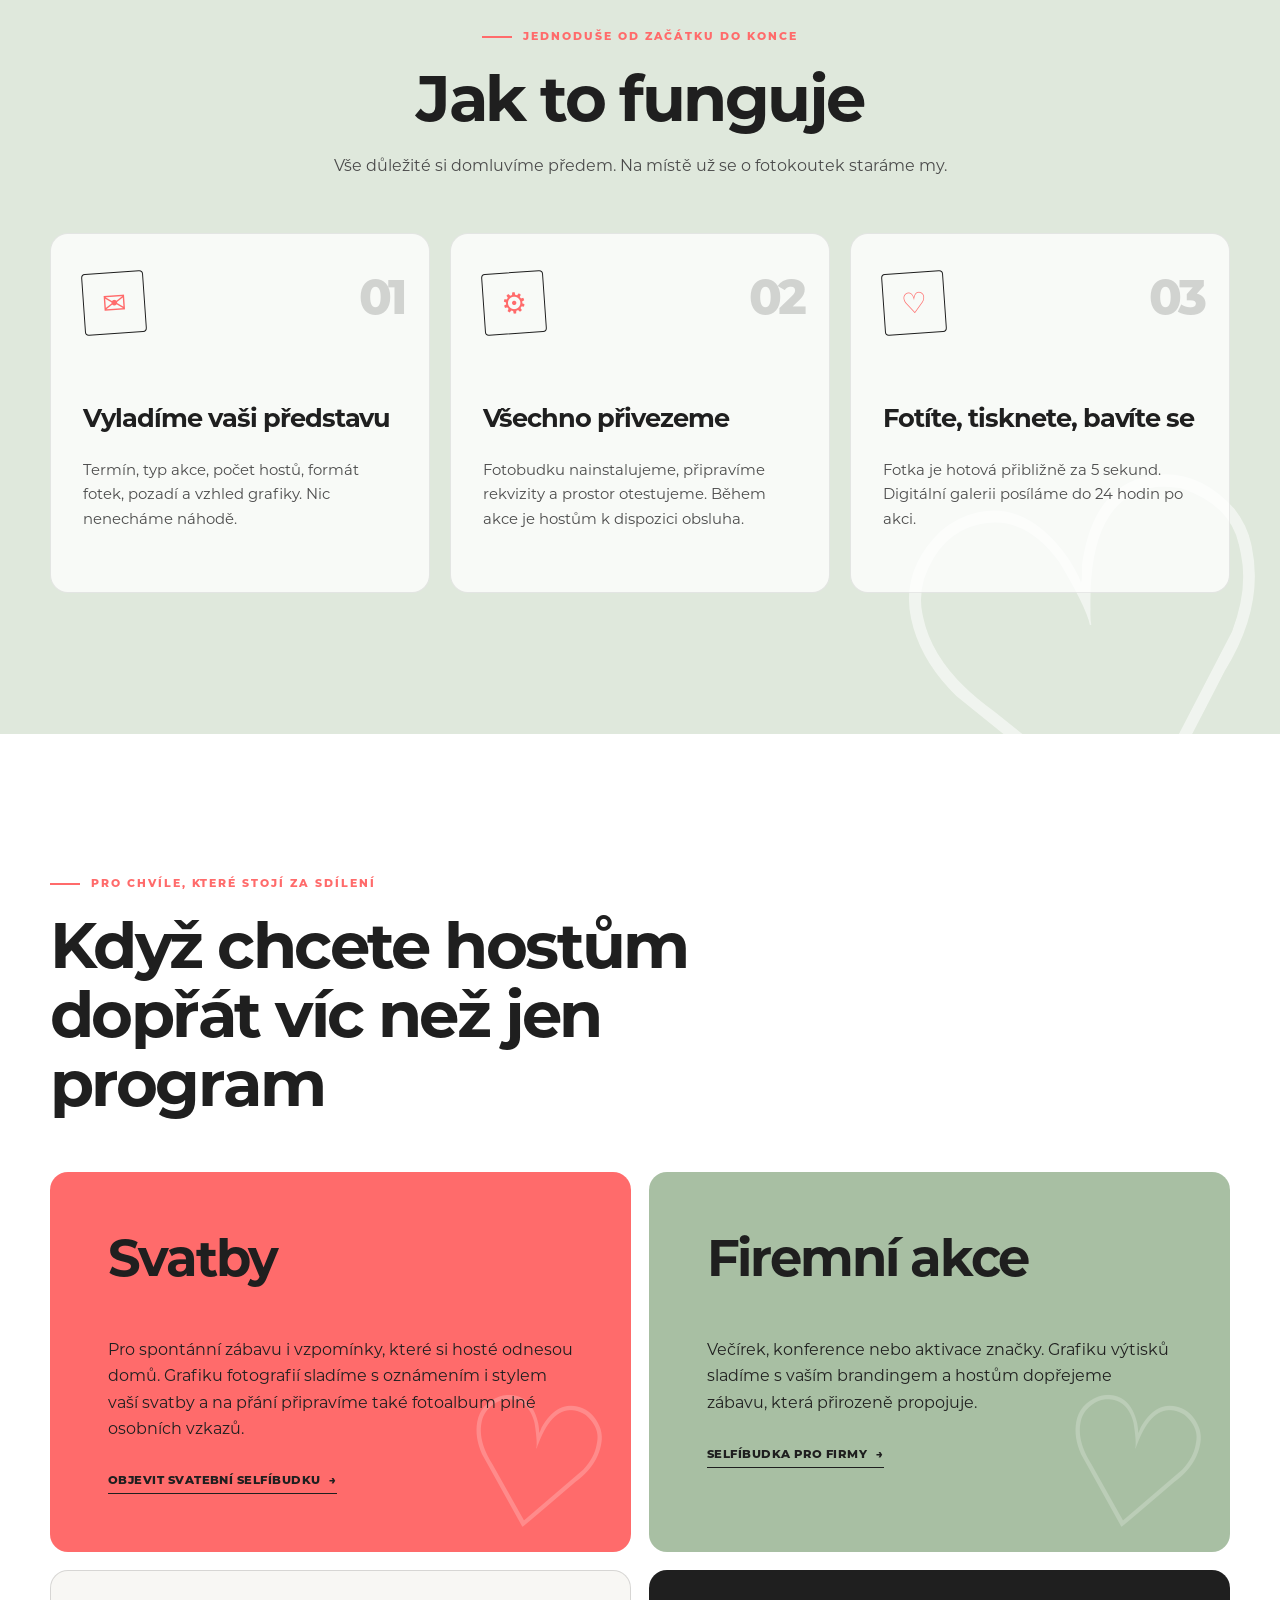
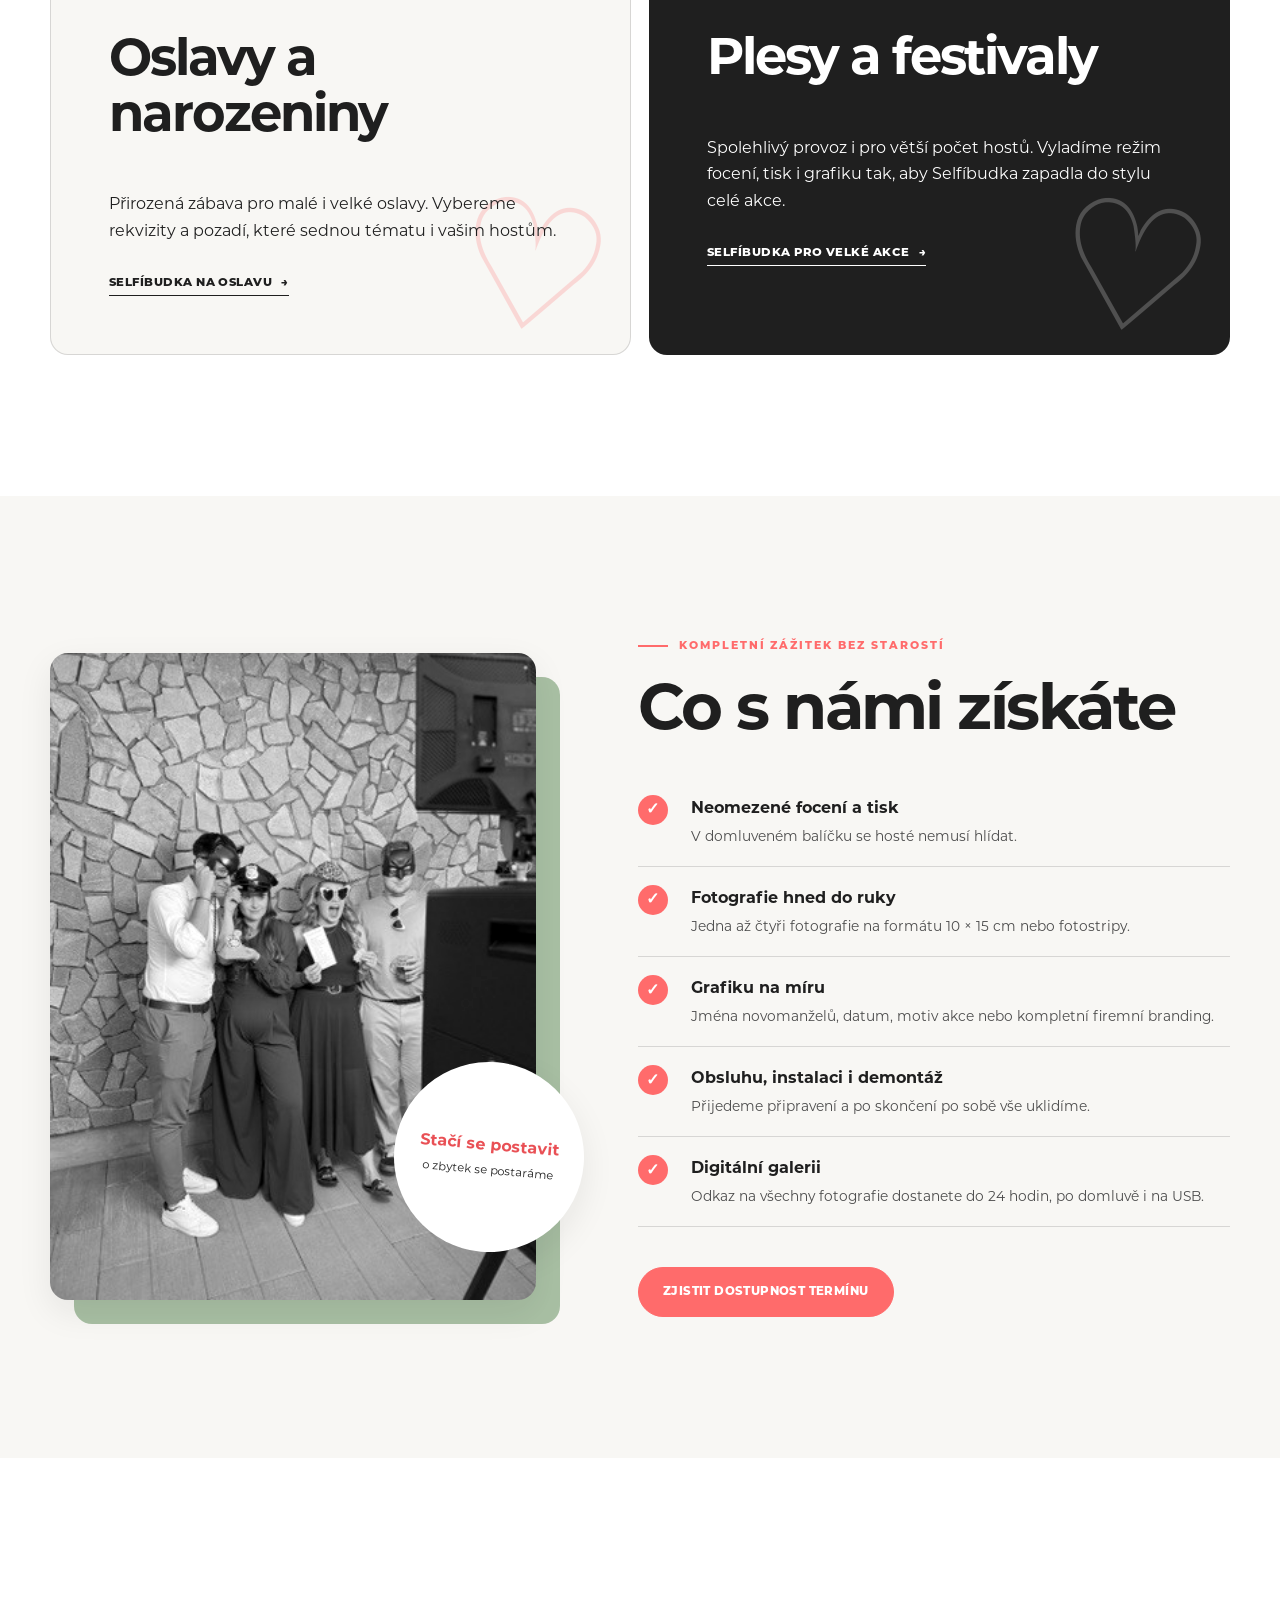
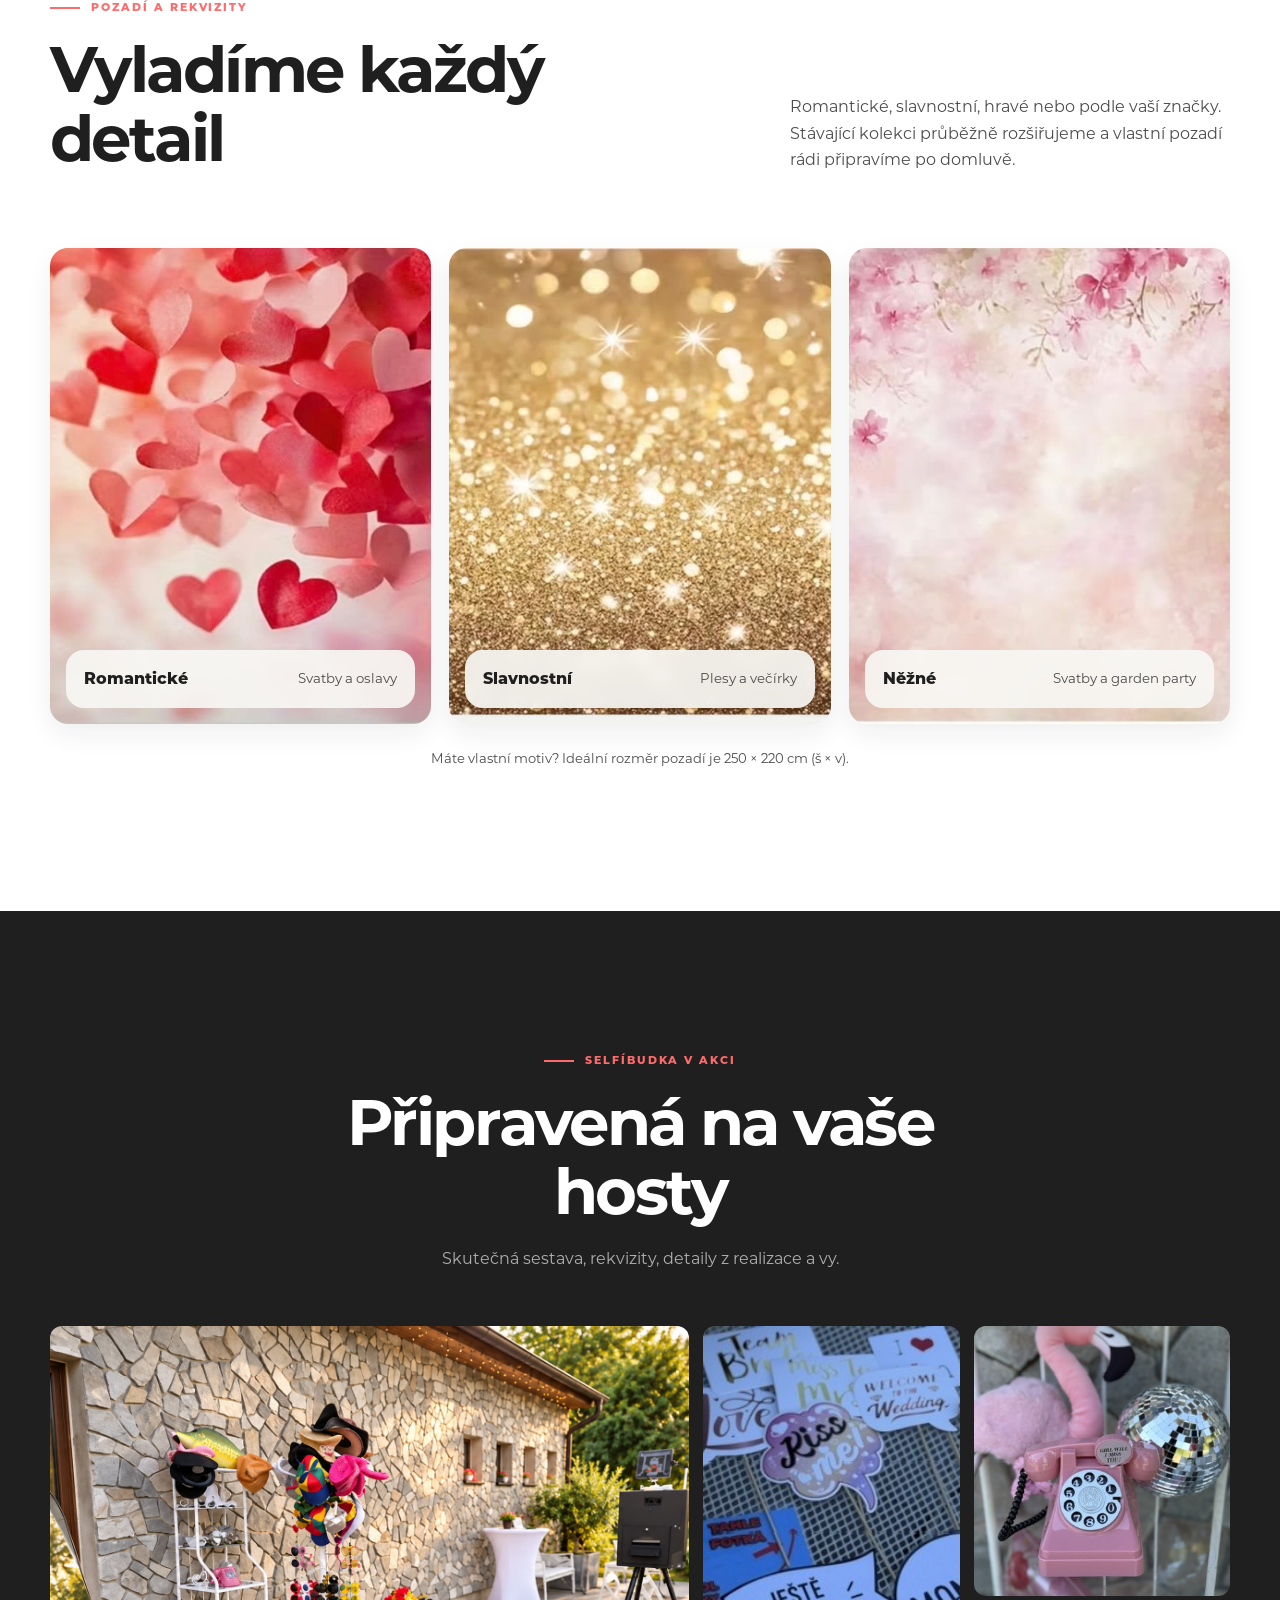
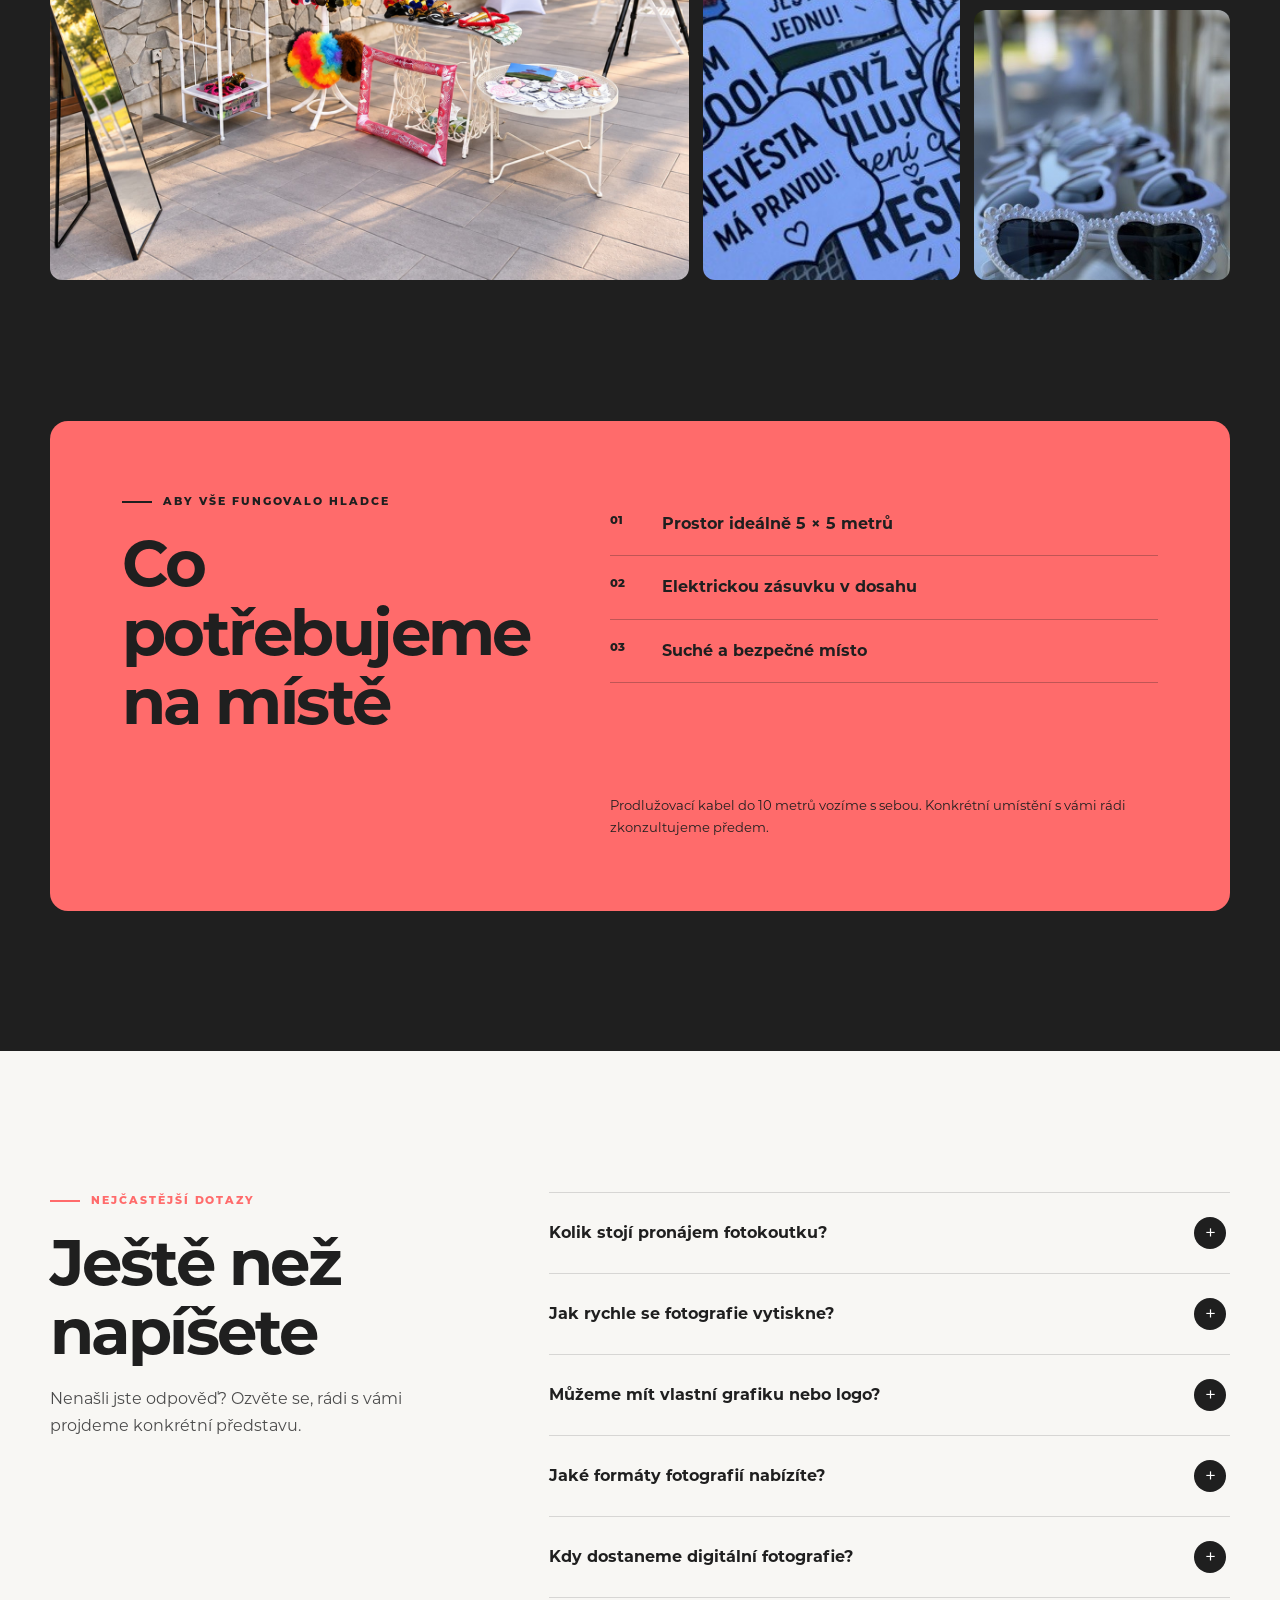
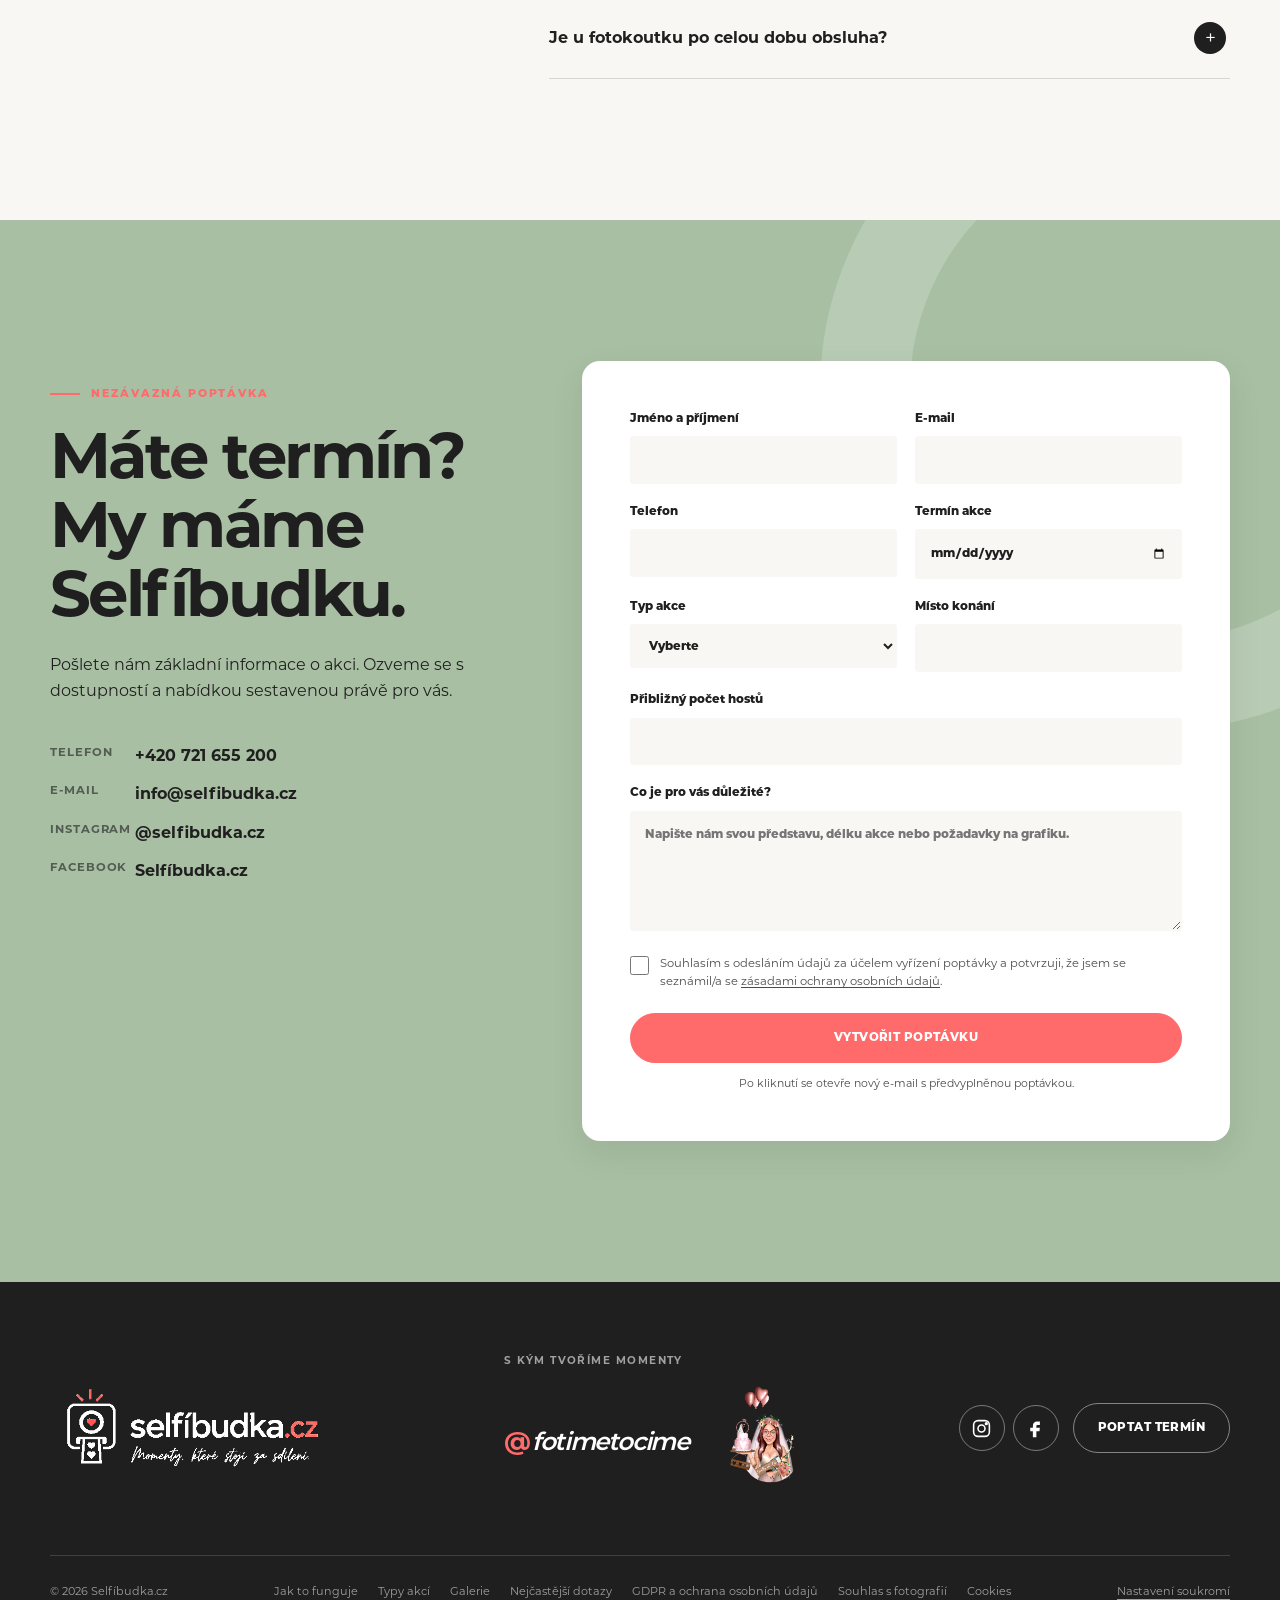
==== commit 782a7bcf: "Apply Nikol's final website revisions" ====
--- a/index.html
+++ b/index.html
@@ -11,7 +11,7 @@
   <link rel="icon" href="assets/brand/selfibudka-icon.png?v=20260913-transparent" type="image/png">
   <link rel="manifest" href="site.webmanifest">
   <link rel="preload" as="image" href="assets/images/wedding-couple.jpg" fetchpriority="high">
-  <link rel="stylesheet" href="styles.css?v=20260914-mobile3">
+  <link rel="stylesheet" href="styles.css?v=20260915-nikol2">
   <meta property="og:locale" content="cs_CZ">
   <meta property="og:type" content="website">
   <meta property="og:title" content="Selfíbudka – momenty, které stojí za sdílení">
@@ -160,22 +160,22 @@
           <h2>Když chcete hostům dopřát víc než jen program</h2>
         </div>
         <div class="occasion-grid">
-          <a class="occasion occasion-coral reveal" href="svatby.html">
+          <a class="occasion occasion-coral reveal" href="svatby">
             <h3>Svatby</h3>
             <p>Pro spontánní zábavu i vzpomínky, které si hosté odnesou domů. Grafiku fotografií sladíme s oznámením i stylem vaší svatby a na přání připravíme také fotoalbum plné osobních vzkazů.</p>
             <span class="occasion-link">Objevit svatební Selfíbudku <span aria-hidden="true">→</span></span>
           </a>
-          <a class="occasion occasion-sage reveal" href="firemni-akce.html">
+          <a class="occasion occasion-sage reveal" href="firemni-akce">
             <h3>Firemní akce</h3>
             <p>Večírek, konference nebo aktivace značky. Grafiku výtisků sladíme s vaším brandingem a hostům dopřejeme zábavu, která přirozeně propojuje.</p>
             <span class="occasion-link">Selfíbudka pro firmy <span aria-hidden="true">→</span></span>
           </a>
-          <a class="occasion occasion-cream reveal" href="oslavy.html">
+          <a class="occasion occasion-cream reveal" href="oslavy">
             <h3>Oslavy a narozeniny</h3>
             <p>Přirozená zábava pro malé i velké oslavy. Vybereme rekvizity a pozadí, které sednou tématu i vašim hostům.</p>
             <span class="occasion-link">Selfíbudka na oslavu <span aria-hidden="true">→</span></span>
           </a>
-          <a class="occasion occasion-dark reveal" href="plesy-festivaly.html">
+          <a class="occasion occasion-dark reveal" href="plesy-festivaly">
             <h3>Plesy a festivaly</h3>
             <p>Spolehlivý provoz i pro větší počet hostů. Vyladíme režim focení, tisk i grafiku tak, aby Selfíbudka zapadla do stylu celé akce.</p>
             <span class="occasion-link">Selfíbudka pro velké akce <span aria-hidden="true">→</span></span>
@@ -219,7 +219,7 @@
           <figure class="backdrop-card reveal"><img src="assets/images/pozadi-zlata.jpg" alt="Zlaté třpytivé fotopozadí" width="960" height="666" loading="lazy"><figcaption><span>Slavnostní</span><small>Plesy a večírky</small></figcaption></figure>
           <figure class="backdrop-card reveal"><img src="assets/images/pozadi-kvetiny.jpg" alt="Jemné květinové fotopozadí" width="960" height="730" loading="lazy"><figcaption><span>Něžné</span><small>Svatby a garden party</small></figcaption></figure>
         </div>
-        <p class="backdrop-note">Máte vlastní motiv? Ideální rozměr pozadí je 220 × 250 cm (v × š).</p>
+        <p class="backdrop-note">Máte vlastní motiv? Ideální rozměr pozadí je 250 × 220 cm (š × v).</p>
       </div>
     </section>
 
@@ -325,7 +325,7 @@
           </div>
           <label>Přibližný počet hostů<input type="number" name="guests" min="1" inputmode="numeric"></label>
           <label>Co je pro vás důležité?<textarea name="message" rows="4" placeholder="Napište nám svou představu, délku akce nebo požadavky na grafiku."></textarea></label>
-          <p class="consent-info">Vytvořením e-mailu potvrzujete, že jste se seznámili se <a href="ochrana-osobnich-udaju.html">zásadami ochrany osobních údajů</a>. Údaje slouží pouze k vyřízení poptávky.</p>
+          <label class="inquiry-consent"><input type="checkbox" name="privacyAcknowledgement" required><span>Souhlasím s odesláním údajů za účelem vyřízení poptávky a potvrzuji, že jsem se seznámil/a se <a href="ochrana-osobnich-udaju">zásadami ochrany osobních údajů</a>.</span></label>
           <button class="button button-full" type="submit">Vytvořit poptávku</button>
           <p class="form-note" data-form-status>Po kliknutí se otevře nový e-mail s předvyplněnou poptávkou.</p>
         </form>
@@ -341,7 +341,7 @@
     </div>
     <div class="container footer-bottom">
       <p>© <span data-year>2026</span> Selfíbudka.cz</p>
-      <nav aria-label="Patička"><a href="#jak-to-funguje">Jak to funguje</a><a href="#typy-akci">Typy akcí</a><a href="#galerie">Galerie</a><a href="#faq">Nejčastější dotazy</a><a href="ochrana-osobnich-udaju.html">GDPR a ochrana osobních údajů</a><a href="souhlas-se-zverejnenim-fotografie.html">Souhlas s fotografií</a><a href="cookies.html">Cookies</a></nav>
+      <nav aria-label="Patička"><a href="#jak-to-funguje">Jak to funguje</a><a href="#typy-akci">Typy akcí</a><a href="#galerie">Galerie</a><a href="#faq">Nejčastější dotazy</a><a href="ochrana-osobnich-udaju">GDPR a ochrana osobních údajů</a><a href="souhlas-se-zverejnenim-fotografie">Souhlas s fotografií</a><a href="cookies">Cookies</a></nav>
       <button class="footer-privacy-button" type="button" data-privacy-open>Nastavení soukromí</button>
     </div>
   </footer>
@@ -352,7 +352,7 @@
         <strong>Soukromí bez sledování</strong>
         <p>Web nepoužívá analytické ani marketingové cookies. Ukládá pouze technickou volbu, zda jste tuto informaci zavřeli.</p>
       </div>
-      <a href="cookies.html">Více informací</a>
+      <a href="cookies">Více informací</a>
       <button class="button button-small" type="button" data-privacy-close>Rozumím</button>
     </div>
   </aside>
@@ -362,6 +362,6 @@
     <img alt="">
   </dialog>
 
-  <script src="script.js?v=20260914-nikol" defer></script>
+  <script src="script.js?v=20260915-nikol2" defer></script>
 </body>
 </html>
--- a/styles.css
+++ b/styles.css
@@ -99,12 +99,13 @@
 
 .occasions-section { background: var(--white); }
 .occasion-grid { display: grid; grid-template-columns: repeat(2, 1fr); gap: 18px; margin-top: 54px; }
-.occasion { position: relative; display: block; min-height: 300px; padding: clamp(34px, 5vw, 58px); overflow: hidden; border-radius: 22px; text-decoration: none; transition: transform .2s ease; }
+.occasion { position: relative; isolation: isolate; display: block; min-height: 300px; padding: clamp(34px, 5vw, 58px); overflow: hidden; border-radius: 22px; text-decoration: none; transition: transform .2s ease; }
 .occasion:hover, .occasion:focus-visible { transform: translateY(-3px); }
 .occasion-index { display: block; margin-bottom: 62px; font-size: .75rem; font-weight: 800; opacity: .65; }
 .occasion h3 { font-size: clamp(2rem, 4vw, 3.4rem); }
 .occasion p { max-width: 520px; margin-bottom: 0; }
-.occasion::after { position: absolute; content: "♡"; right: 18px; bottom: -58px; color: rgba(255,255,255,.3); font-size: 11rem; transform: rotate(10deg); }
+.occasion::after { position: absolute; z-index: 0; content: "♡"; right: 18px; bottom: -58px; color: rgba(255,255,255,.22); font-size: 11rem; pointer-events: none; transform: rotate(10deg); }
+.occasion > * { position: relative; z-index: 1; }
 .occasion-coral { background: var(--coral); }
 .occasion-sage { background: var(--sage); }
 .occasion-dark { color: var(--white); background: var(--ink); }
@@ -180,6 +181,10 @@
 .inquiry-form textarea { min-height: 120px; resize: vertical; }
 .inquiry-form input:focus, .inquiry-form select:focus, .inquiry-form textarea:focus { border-color: var(--coral); box-shadow: 0 0 0 3px rgba(255,107,107,.16); }
 .consent-info { margin: 4px 0 22px; color: var(--muted); font-size: .72rem; }
+.inquiry-form .inquiry-consent { display: flex; margin: 4px 0 22px; align-items: flex-start; gap: 11px; color: var(--muted); font-size: .72rem; font-weight: 400; line-height: 1.55; cursor: pointer; }
+.inquiry-consent input { width: 19px; height: 19px; margin: 1px 0 0; flex: 0 0 auto; accent-color: var(--coral-dark); }
+.inquiry-consent a { color: inherit; text-underline-offset: 2px; }
+.inquiry-consent:has(input:focus-visible) { outline: 3px solid rgba(255,107,107,.22); outline-offset: 4px; }
 .form-note { margin: 12px 0 0; color: var(--muted); font-size: .68rem; text-align: center; }
 
 .site-footer { padding: 70px 0 26px; color: var(--white); background: var(--ink); }
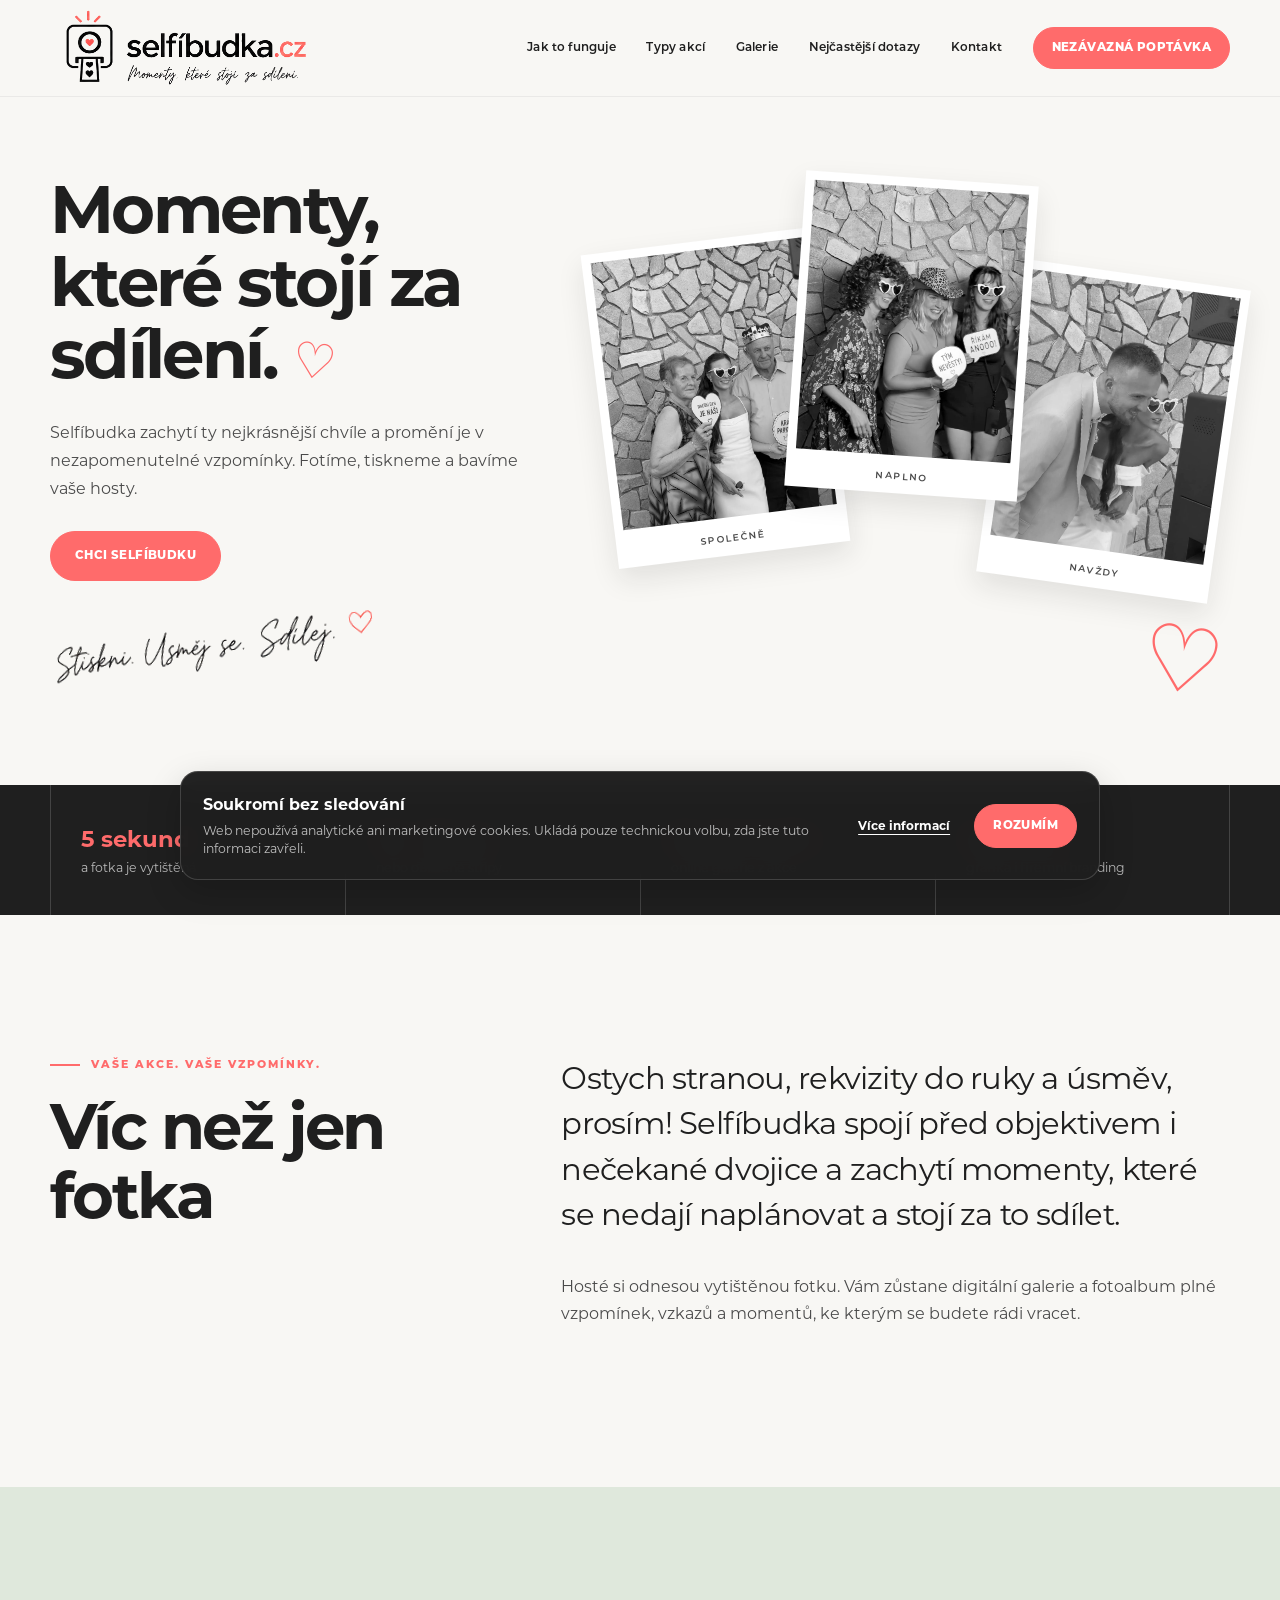
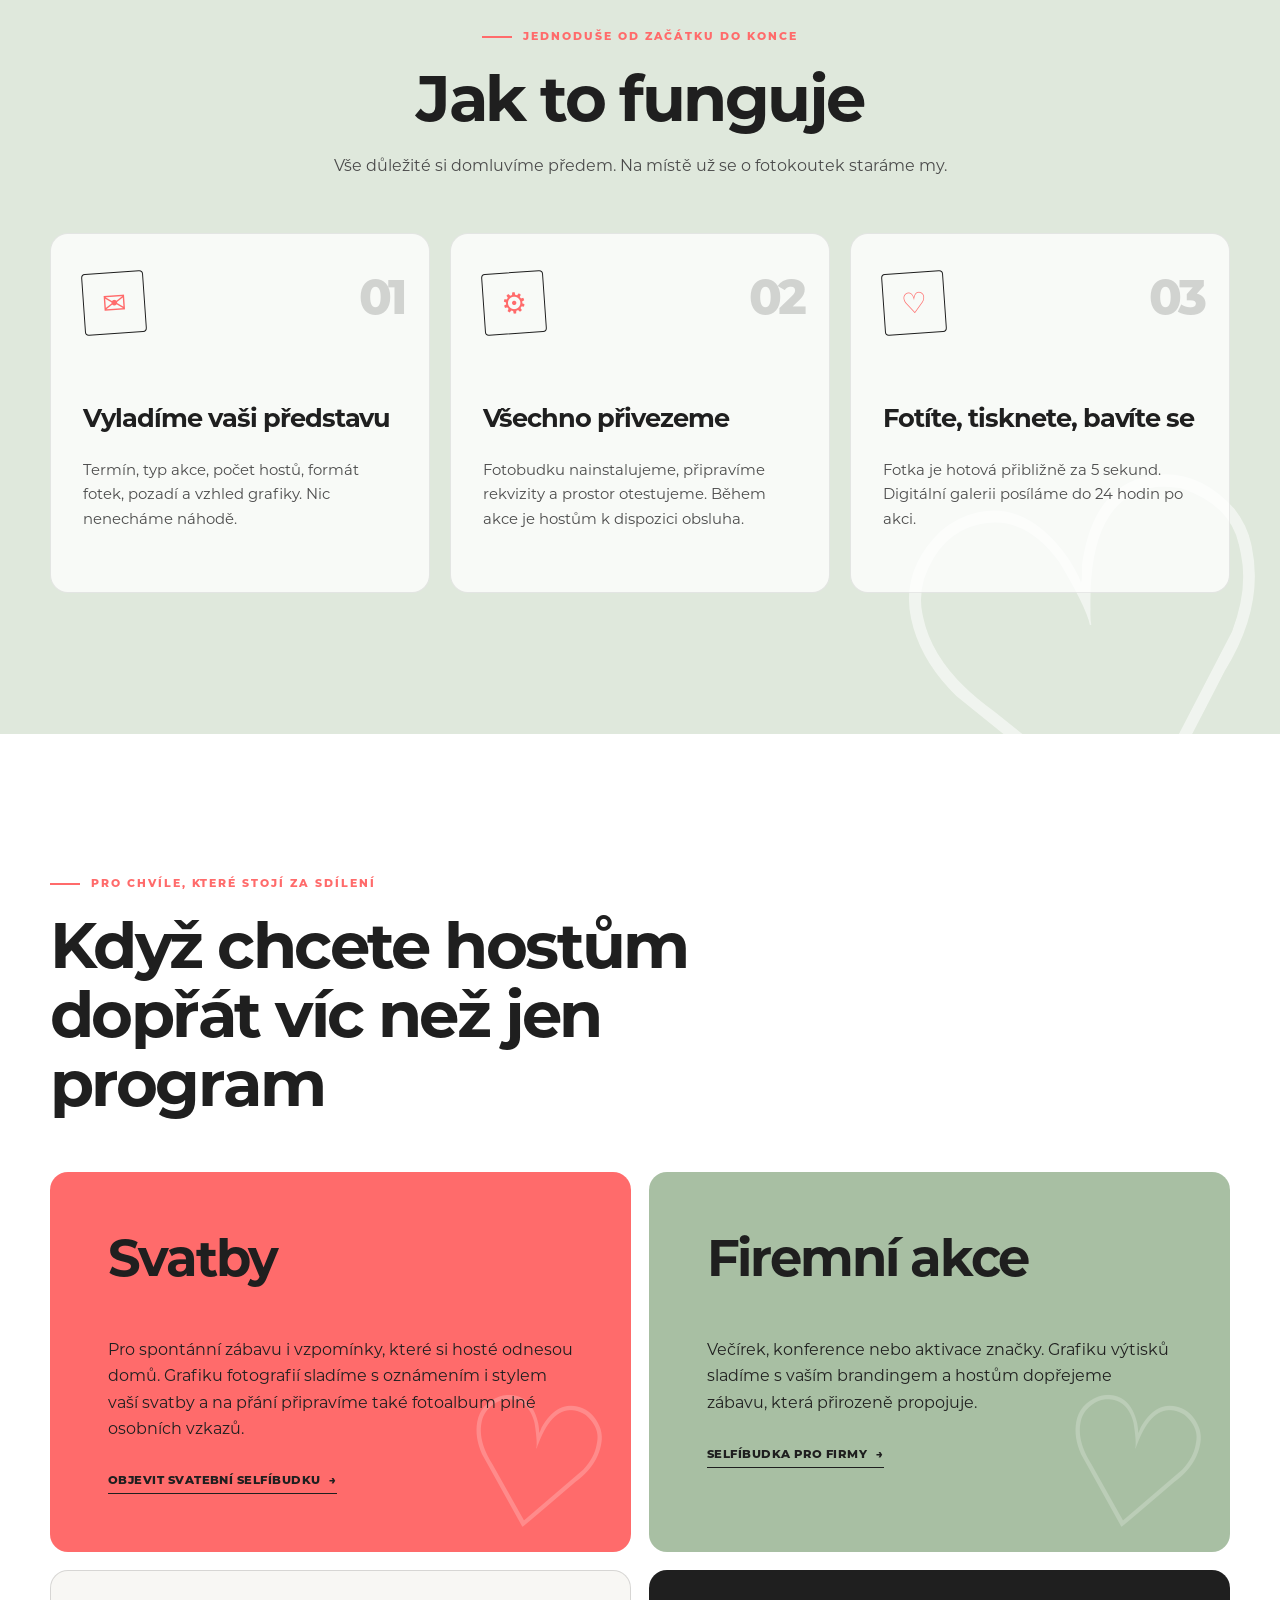
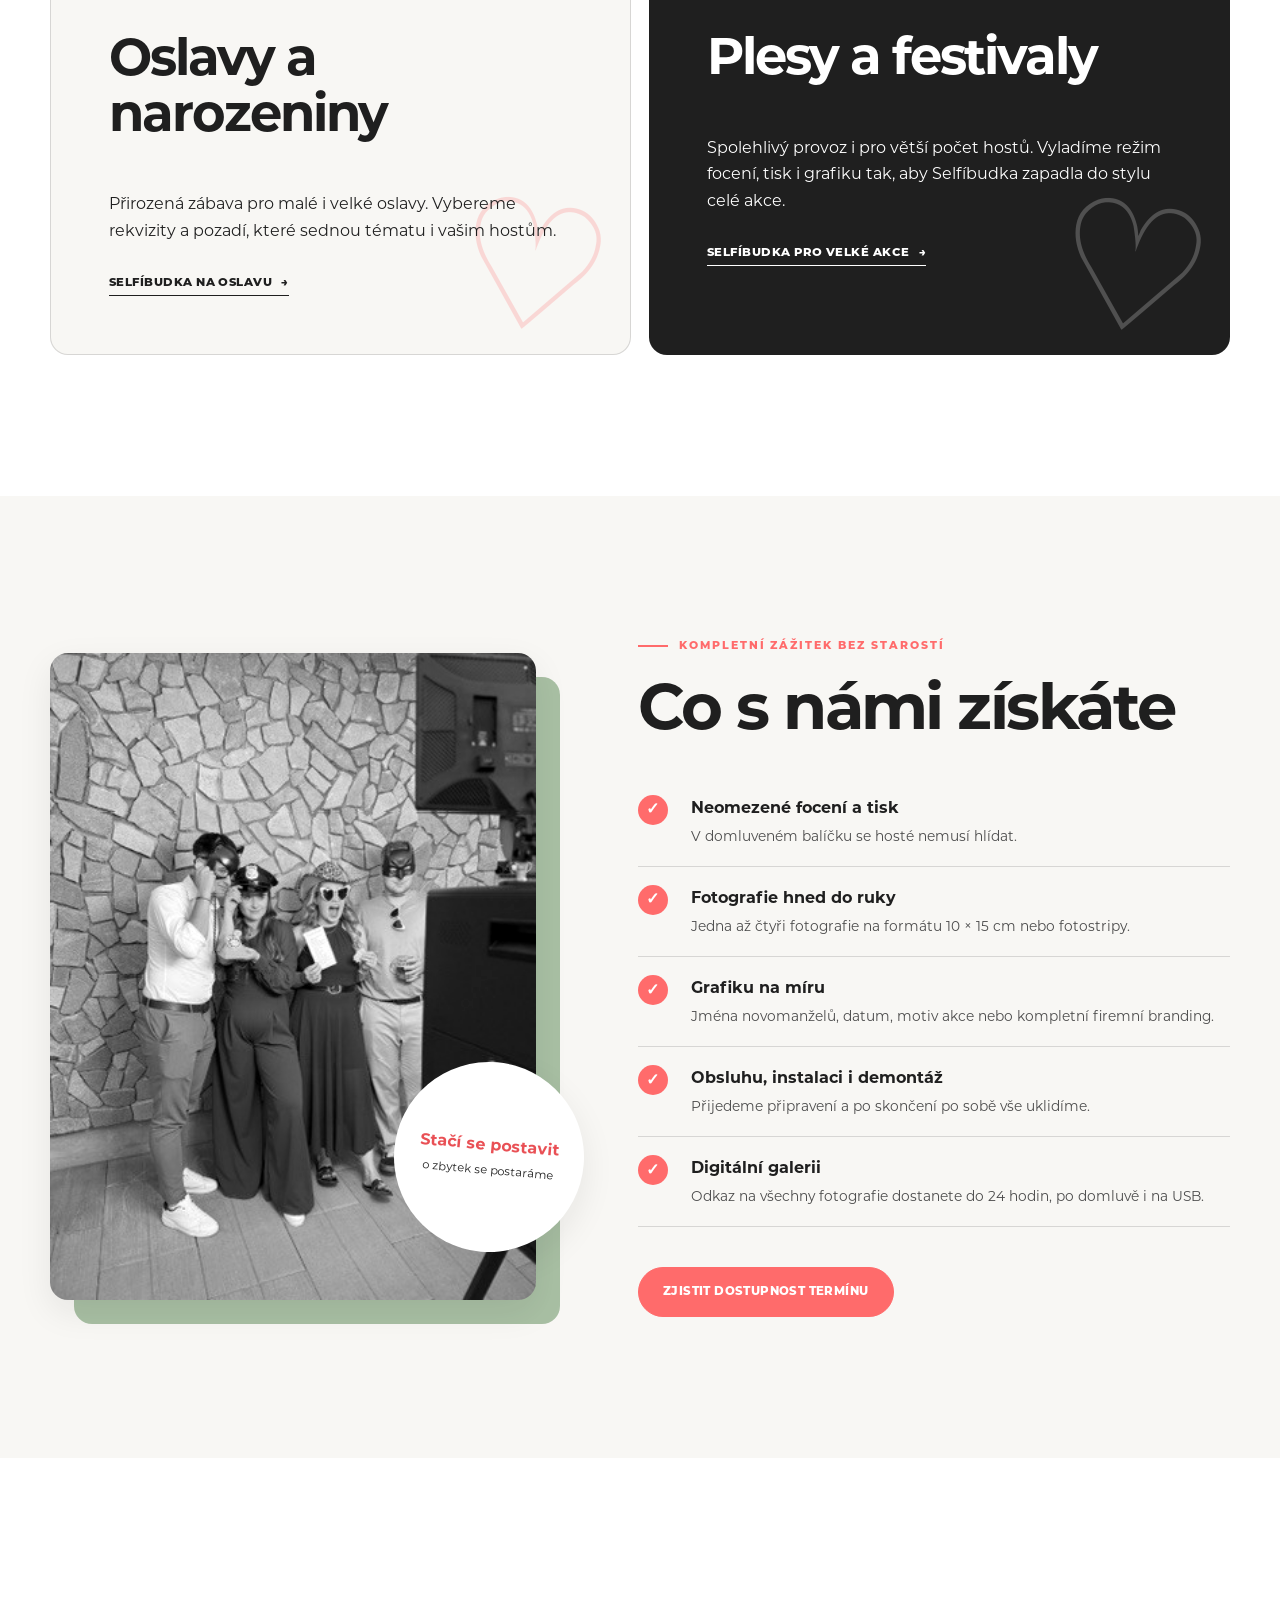
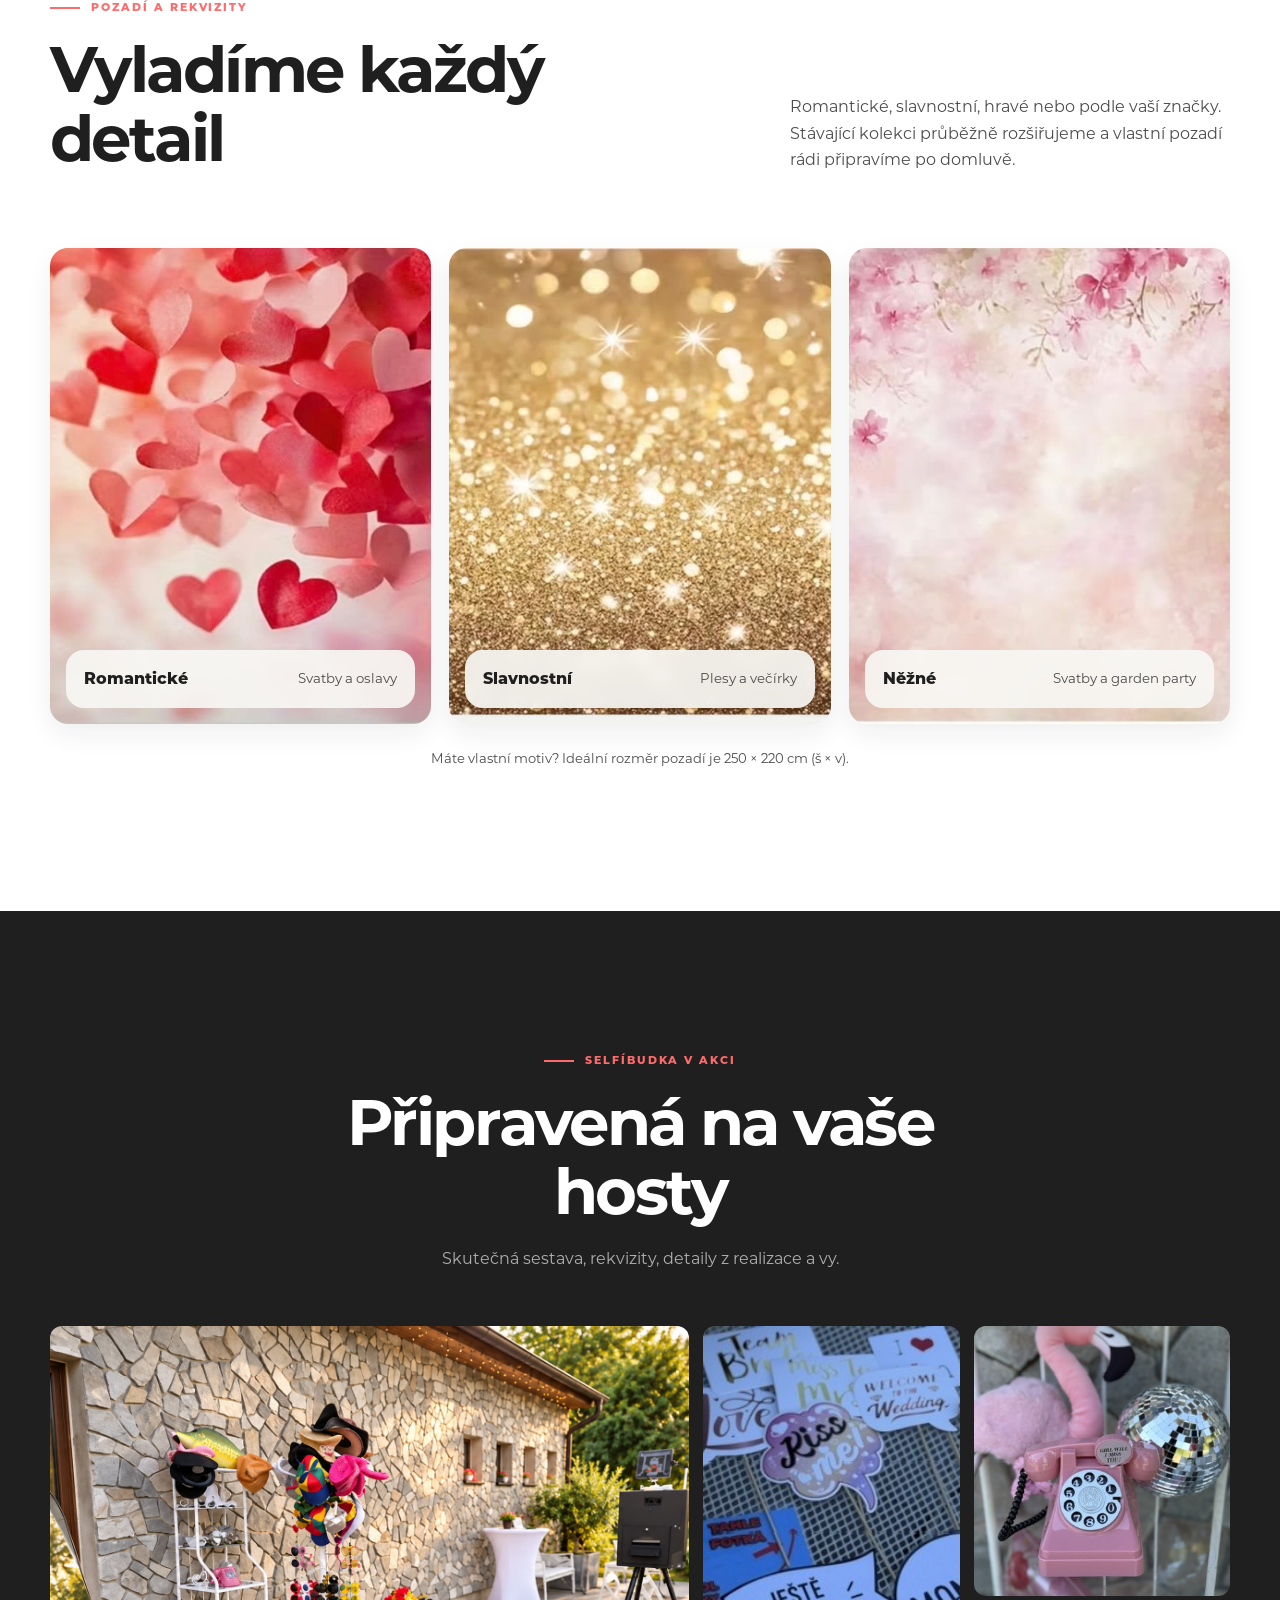
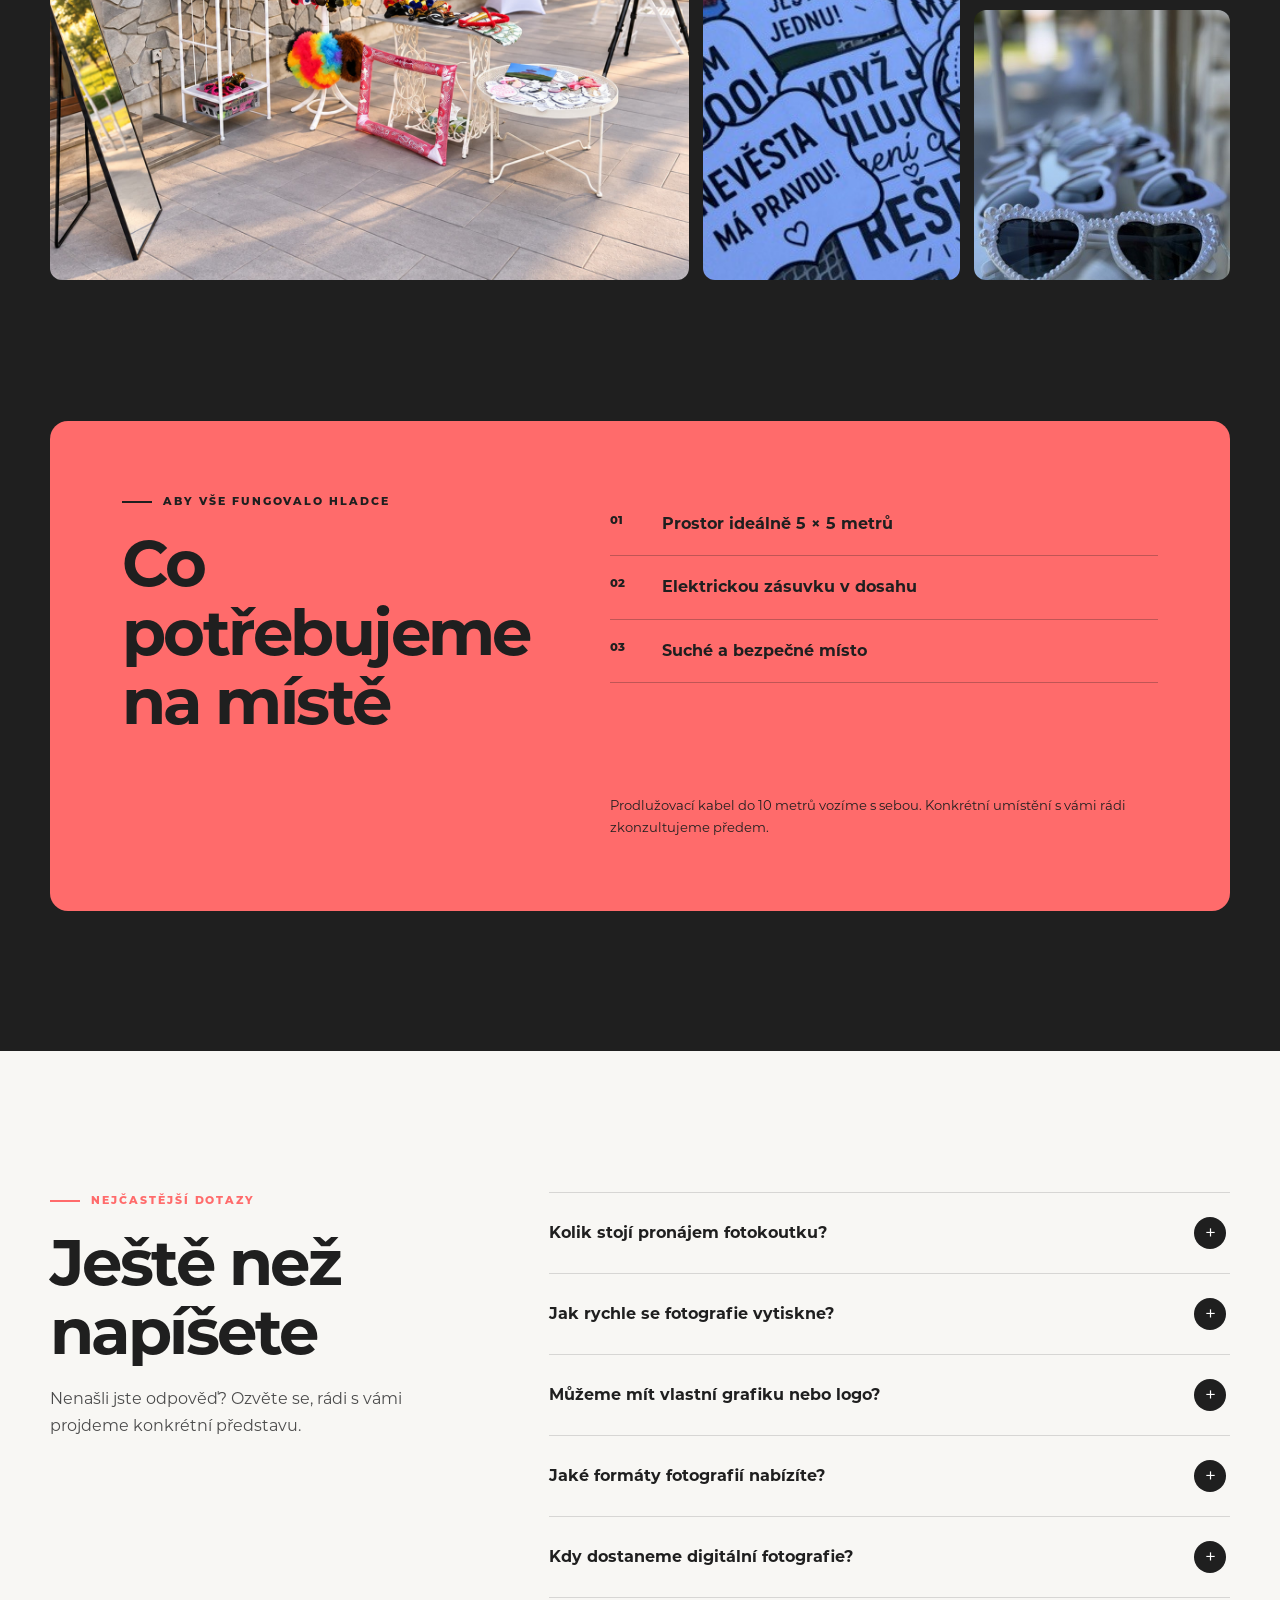
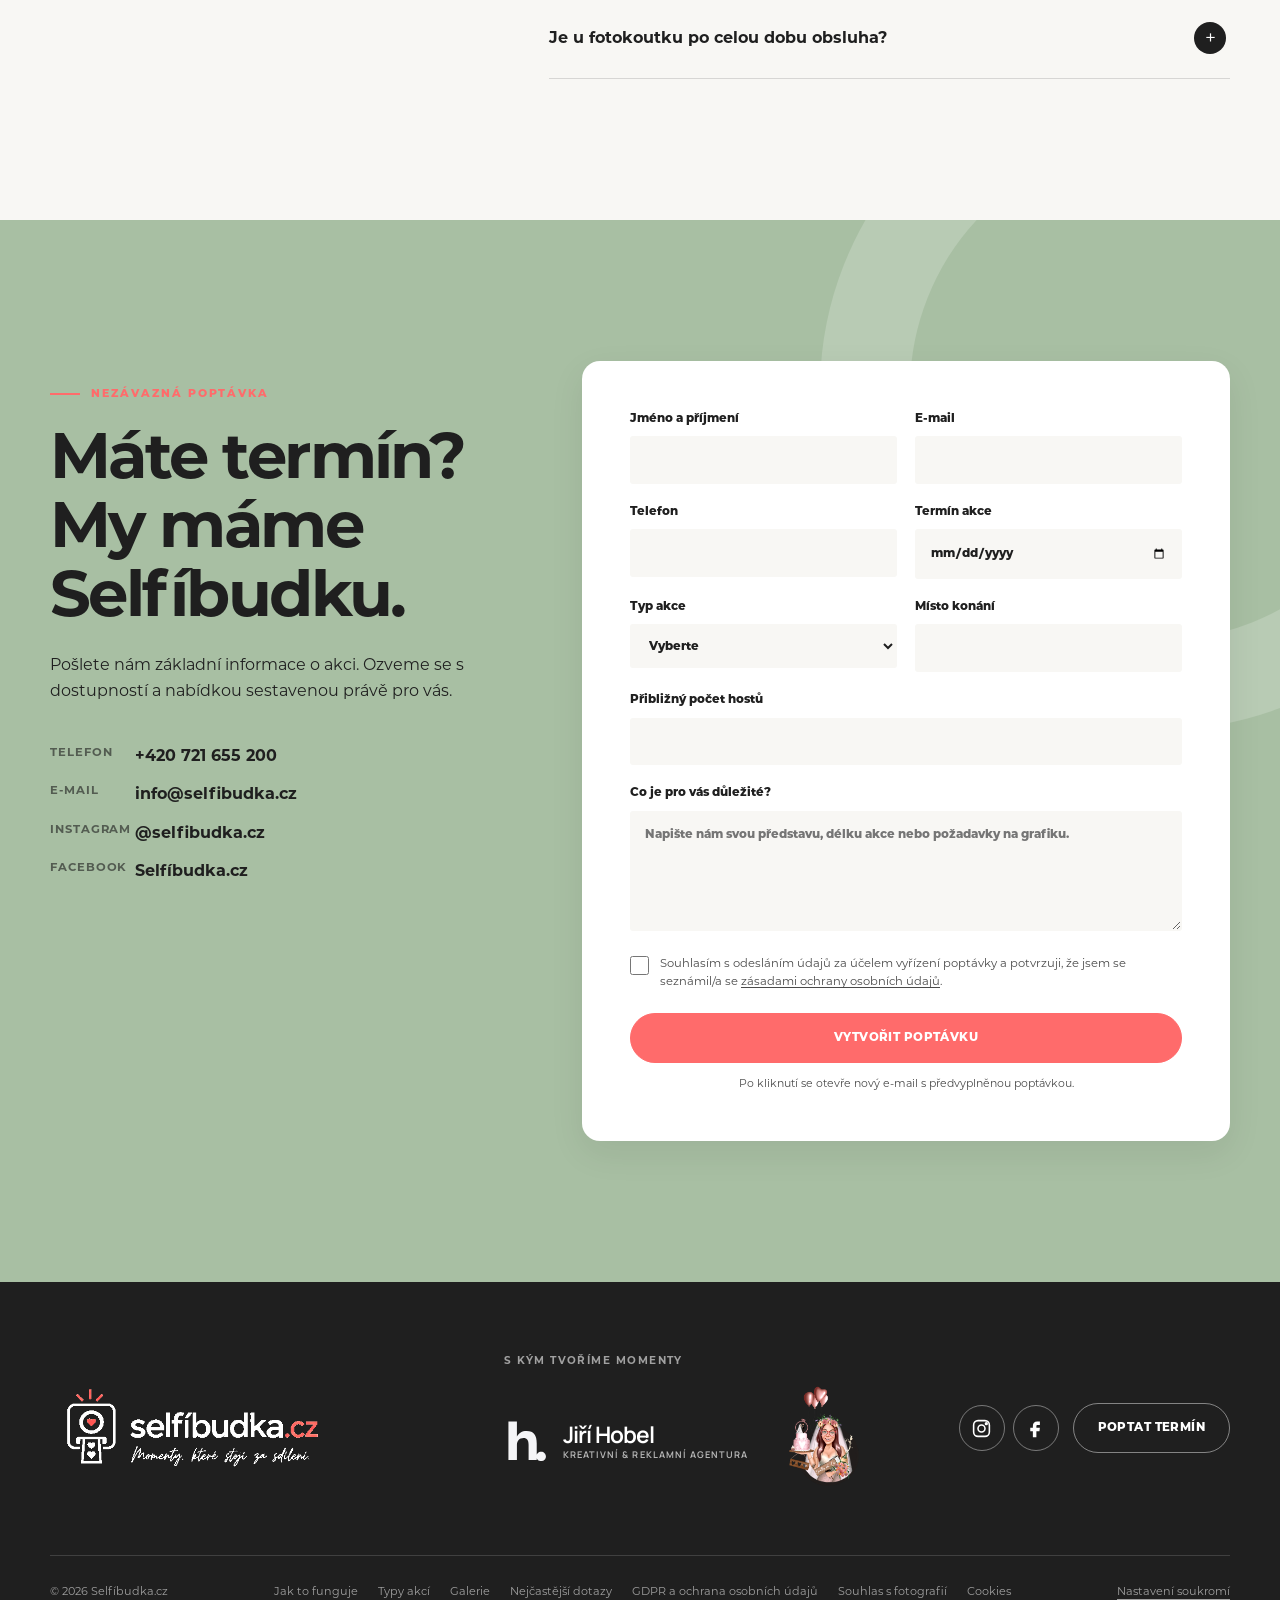
==== commit 8d18f516: "Replace footer partner mark with Jiří Hobel brand" ====
--- a/index.html
+++ b/index.html
@@ -11,7 +11,7 @@
   <link rel="icon" href="assets/brand/selfibudka-icon.png?v=20260913-transparent" type="image/png">
   <link rel="manifest" href="site.webmanifest">
   <link rel="preload" as="image" href="assets/images/wedding-couple.jpg" fetchpriority="high">
-  <link rel="stylesheet" href="styles.css?v=20260915-nikol2">
+  <link rel="stylesheet" href="styles.css?v=20261016-jiri-hobel-logo">
   <meta property="og:locale" content="cs_CZ">
   <meta property="og:type" content="website">
   <meta property="og:title" content="Selfíbudka – momenty, které stojí za sdílení">
@@ -336,7 +336,7 @@
   <footer class="site-footer">
     <div class="container footer-top">
       <a class="footer-brand" href="#uvod"><img src="assets/brand/selfibudka-logo-white-coral.png?v=20260914" alt="Selfíbudka.cz – momenty, které stojí za sdílení" width="515" height="175"></a>
-      <div class="footer-partners"><span>S kým tvoříme momenty</span><div class="partner-list"><a class="partner-logo-link partner-fotimetocime" href="https://www.jirihobel.cz/" target="_blank" rel="noopener noreferrer" aria-label="Fotimetocime – přejít na web jirihobel.cz"><span class="fotimetocime-mark"><span aria-hidden="true">@</span>fotimetocime</span></a><a class="partner-logo-link partner-luc" href="https://www.svatbyodluc.cz/" target="_blank" rel="noopener noreferrer" aria-label="Svatby od Luc – přejít na oficiální web"><img src="assets/brand/svatby-od-luc-logo.png?v=20260914" alt="Svatby od Luc" width="297" height="420" loading="lazy"></a></div></div>
+      <div class="footer-partners"><span>S kým tvoříme momenty</span><div class="partner-list"><a class="partner-logo-link partner-jiri-hobel" href="https://www.jirihobel.cz/" target="_blank" rel="noopener noreferrer" aria-label="Jiří Hobel – přejít na oficiální web"><img class="jiri-hobel-mark" src="assets/brand/jiri-hobel-h-light.svg?v=20261016" alt="" width="26" height="28"><span class="jiri-hobel-lockup"><strong>Jiří Hobel</strong><span>Kreativní &amp; reklamní agentura</span></span></a><a class="partner-logo-link partner-luc" href="https://www.svatbyodluc.cz/" target="_blank" rel="noopener noreferrer" aria-label="Svatby od Luc – přejít na oficiální web"><img src="assets/brand/svatby-od-luc-logo.png?v=20260914" alt="Svatby od Luc" width="297" height="420" loading="lazy"></a></div></div>
       <div class="footer-actions"><div class="social-links"><a class="social-icon" href="https://www.instagram.com/selfibudka.cz/" target="_blank" rel="noopener noreferrer" aria-label="Selfíbudka na Instagramu"><svg aria-hidden="true" viewBox="0 0 24 24"><rect x="3" y="3" width="18" height="18" rx="5"></rect><circle cx="12" cy="12" r="4"></circle><circle cx="17.5" cy="6.5" r="1"></circle></svg></a><a class="social-icon" href="https://www.facebook.com/profile.php?id=61592149420111" target="_blank" rel="noopener noreferrer" aria-label="Selfíbudka na Facebooku"><svg aria-hidden="true" viewBox="0 0 24 24"><path d="M14 8h3V4h-3c-3.3 0-5 2-5 5v2H6v4h3v7h4v-7h3.5l.5-4h-4V9c0-.7.3-1 1-1Z"></path></svg></a></div><a class="button button-ghost" href="#poptavka">Poptat termín</a></div>
     </div>
     <div class="container footer-bottom">
@@ -362,6 +362,6 @@
     <img alt="">
   </dialog>
 
-  <script src="script.js?v=20260915-nikol2" defer></script>
+  <script src="script.js?v=20260916-sectionroutes1" defer></script>
 </body>
 </html>
--- a/styles.css
+++ b/styles.css
@@ -2,6 +2,7 @@
 @font-face { font-family: "Montserrat"; src: url("assets/fonts/Montserrat-SemiBold.otf") format("opentype"); font-weight: 600; font-style: normal; font-display: swap; }
 @font-face { font-family: "Montserrat"; src: url("assets/fonts/Montserrat-Bold.otf") format("opentype"); font-weight: 700; font-style: normal; font-display: swap; }
 @font-face { font-family: "Montserrat"; src: url("assets/fonts/Montserrat-ExtraBold.otf") format("opentype"); font-weight: 800; font-style: normal; font-display: swap; }
+@font-face { font-family: "Manrope Brand"; src: url("assets/fonts/Manrope-Variable.ttf") format("truetype"); font-weight: 200 800; font-style: normal; font-display: swap; }
 
 :root {
   --ink: #1f1f1f;
@@ -393,8 +394,11 @@
 .partner-list { display: flex; min-height: 126px; align-items: center; flex-wrap: wrap; gap: clamp(20px, 3vw, 34px); }
 .partner-logo-link { display: inline-flex; min-height: 58px; align-items: center; justify-content: center; color: var(--white); text-decoration: none; transition: opacity .2s ease, transform .2s ease; }
 .partner-logo-link:hover, .partner-logo-link:focus-visible { opacity: .78; transform: translateY(-2px); }
-.fotimetocime-mark { display: inline-flex; align-items: baseline; color: var(--white); font-size: clamp(1.15rem, 2vw, 1.55rem); font-style: italic; font-weight: 600; letter-spacing: -.055em; white-space: nowrap; }
-.fotimetocime-mark > span { margin-right: .08em; color: var(--coral); font-size: 1.05em; font-style: normal; font-weight: 700; }
+.partner-jiri-hobel { gap: 13px; padding: 8px 0; font-family: "Manrope Brand", Arial, sans-serif; text-align: left; }
+.jiri-hobel-mark { width: 46px; height: auto; flex: 0 0 auto; }
+.jiri-hobel-lockup { display: grid; gap: 4px; line-height: 1; white-space: nowrap; }
+.jiri-hobel-lockup strong { color: var(--white); font-size: clamp(1.12rem, 1.8vw, 1.42rem); font-weight: 650; letter-spacing: -.045em; }
+.jiri-hobel-lockup span { color: rgba(255,255,255,.68); font-size: clamp(.48rem, .72vw, .6rem); font-weight: 650; letter-spacing: .11em; text-transform: uppercase; }
 .partner-luc img { width: auto; height: 120px; object-fit: contain; }
 .footer-actions { display: flex; align-items: center; gap: 14px; }
 .social-links { display: flex; gap: 8px; }
